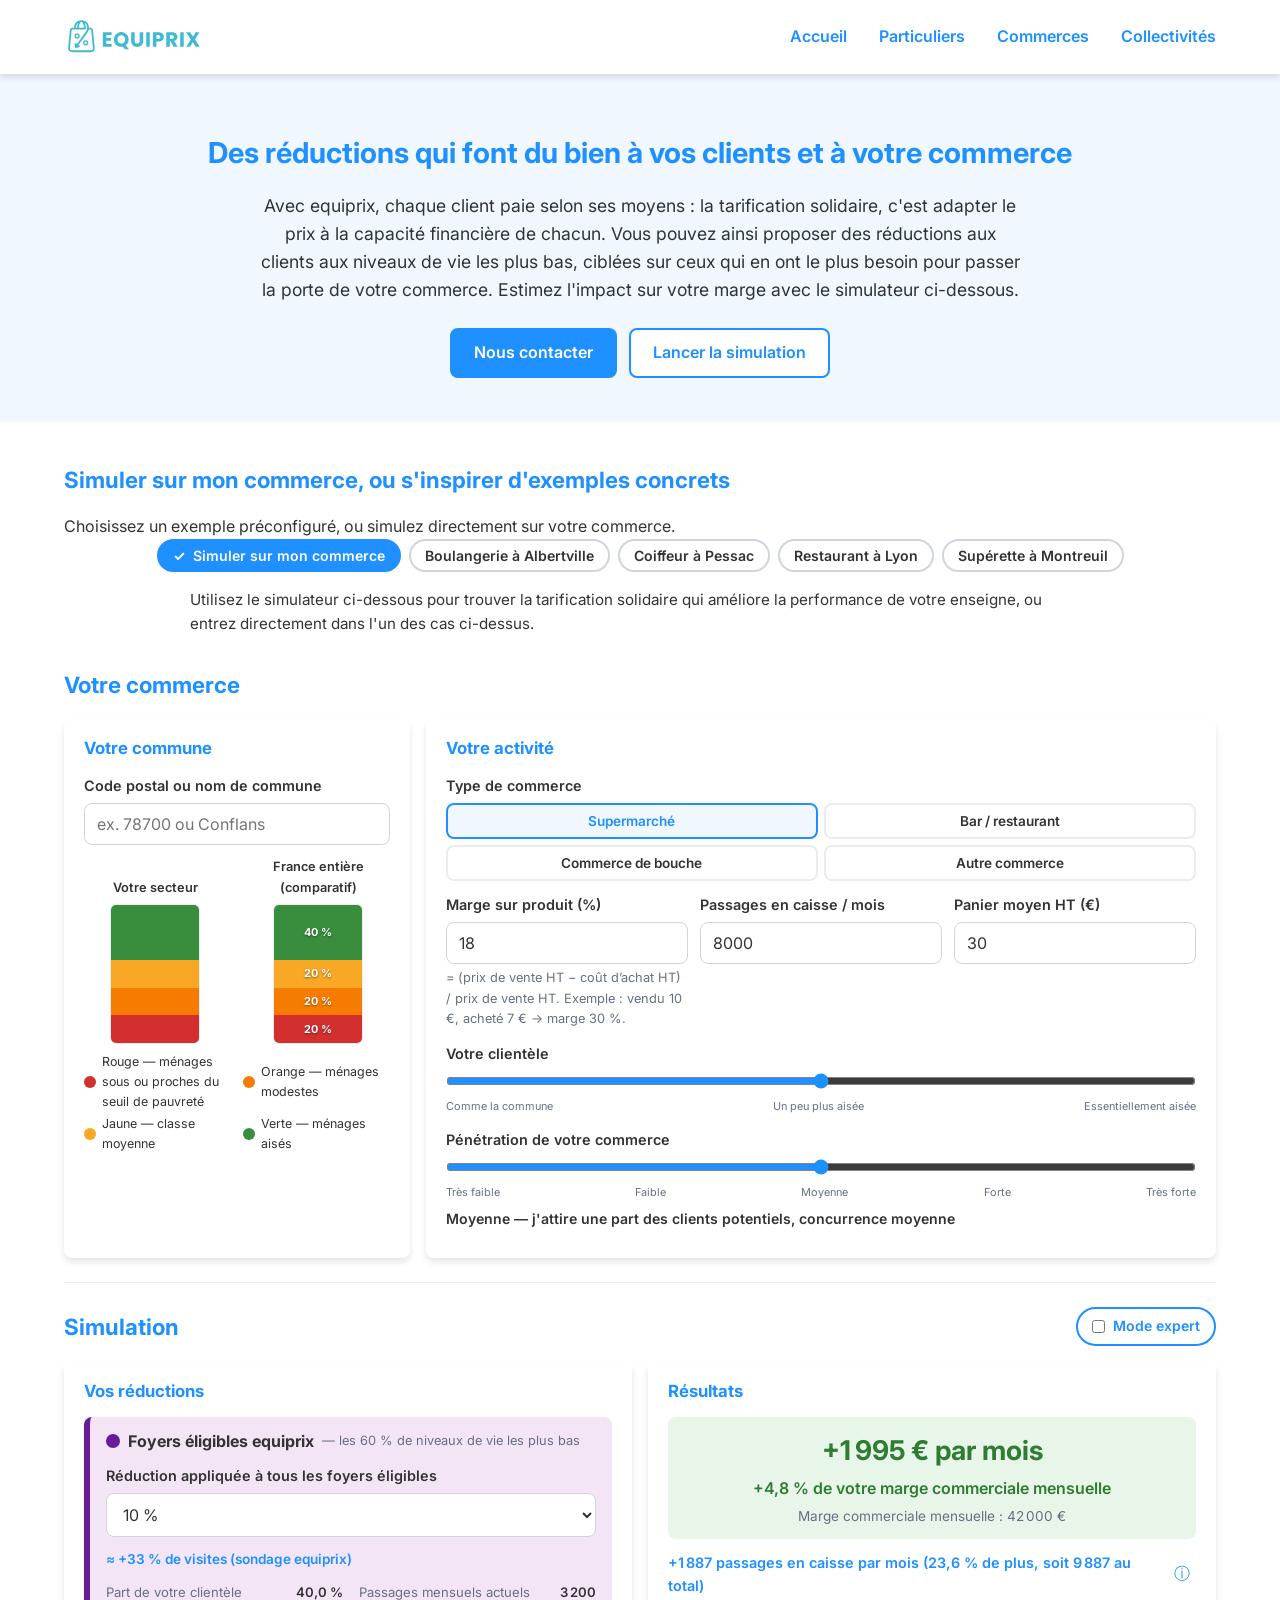
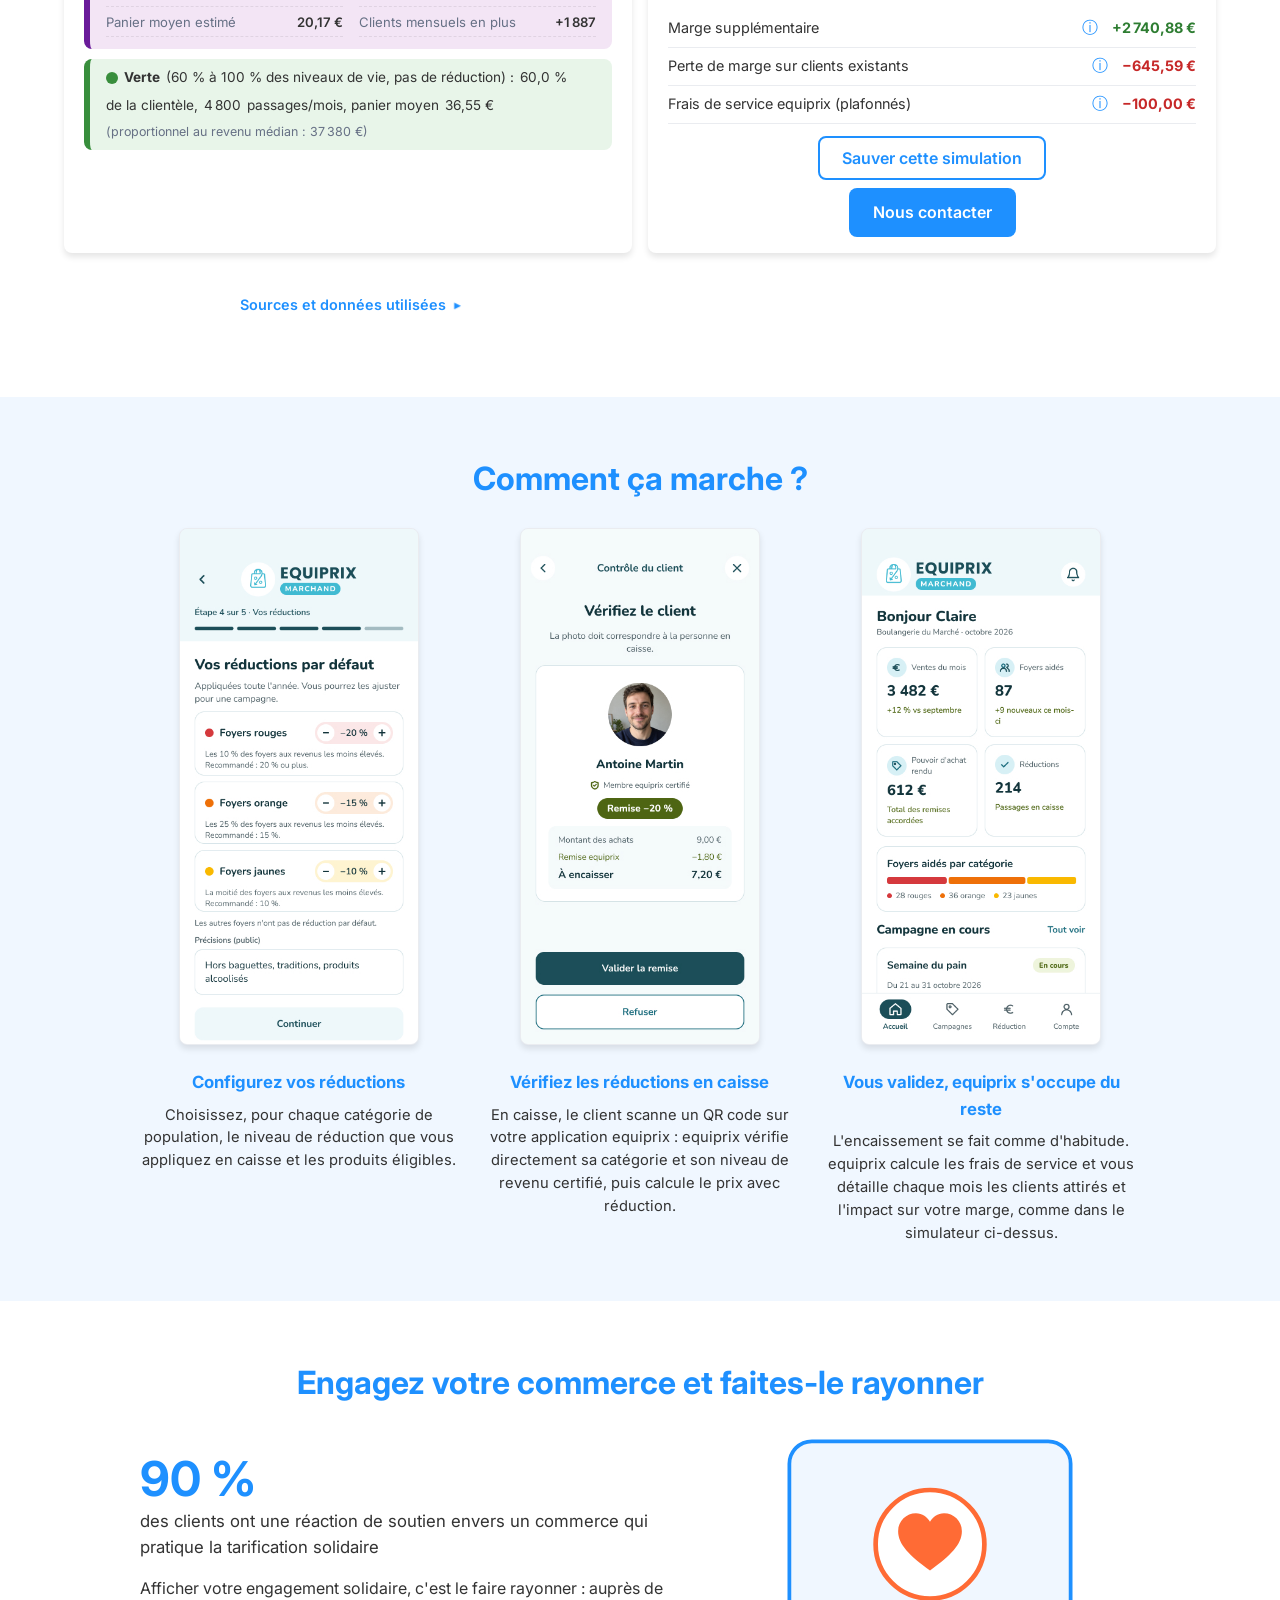
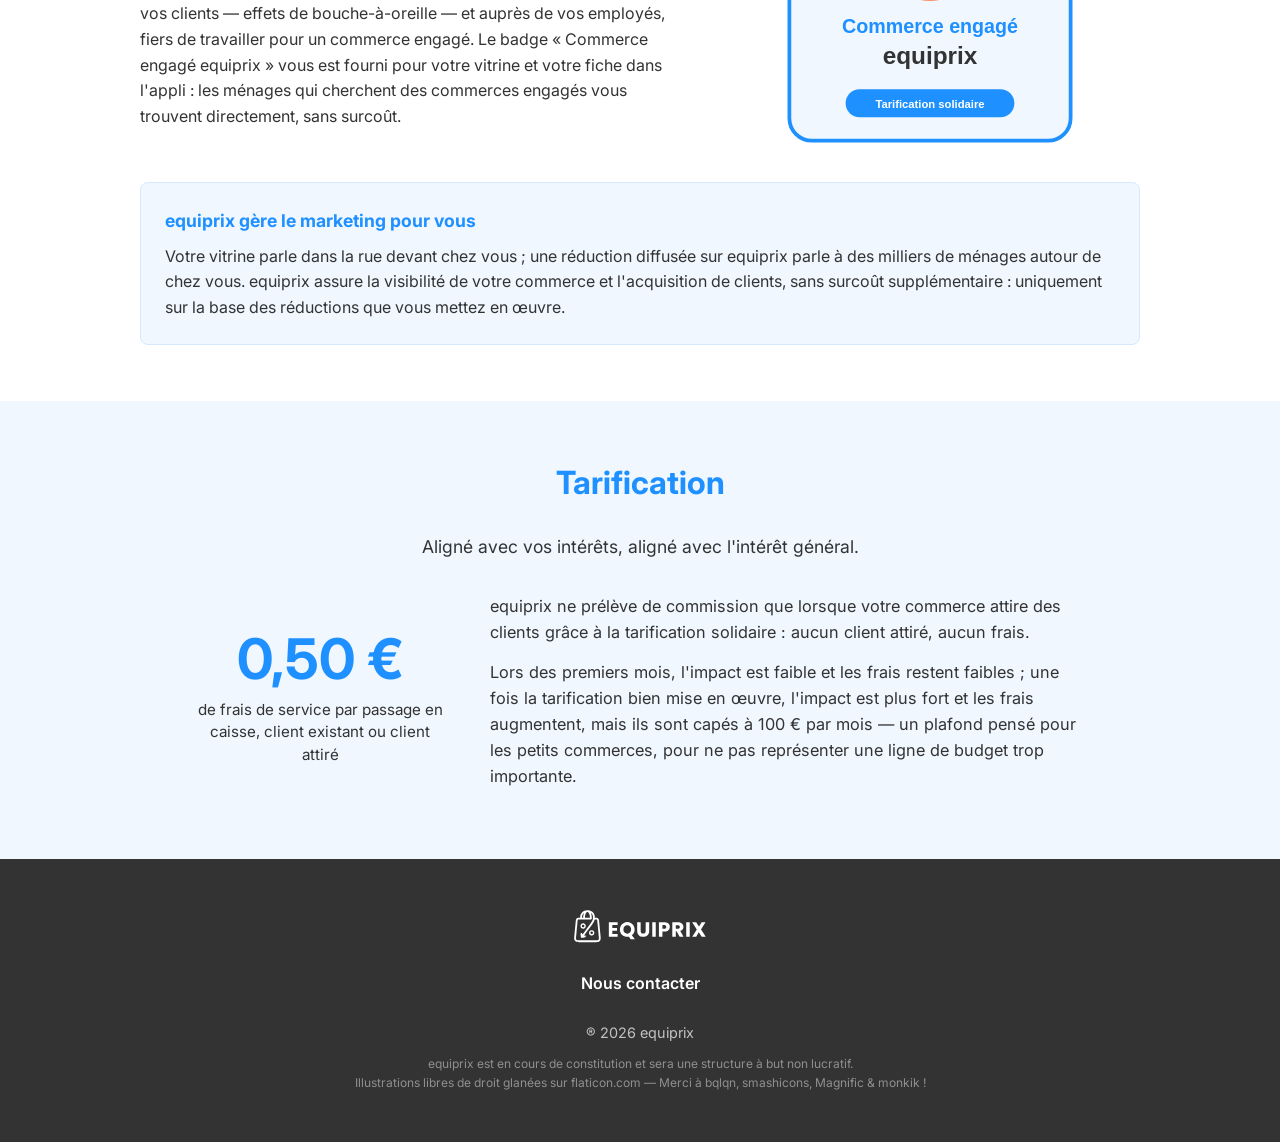
==== commerces/index.html @ 9bffac68 "New logo, new wireframes, changed contact, removed demo link." ====
<!DOCTYPE html>
<html lang="fr">
<head>
    <meta charset="UTF-8">
    <meta name="viewport" content="width=device-width, initial-scale=1.0">
    <meta name="description" content="Des réductions qui font du bien à vos clients et à votre commerce : avec la tarification solidaire equiprix, estimez en quelques clics l'impact sur votre marge mensuelle (clients attirés, pertes, frais de service).">
    <meta property="og:image" content="https://equiprix.fr/images/OG_equiprix_adapter_les_tarifs_pour_les_commerces.jpg" />
    <title>equiprix, la tarification solidaire dans votre commerce</title>
    <script defer src="https://cloud.umami.is/script.js" data-website-id="9e775384-e8e4-40e0-8134-9203e52e551f"></script>
    <link rel="shortcut icon" type="image/png" href="../images/favico-equiprix-32px.png" />

    <!-- Google Fonts: Inter (cohérence avec le site) -->
    <link rel="preconnect" href="https://fonts.googleapis.com">
    <link rel="preconnect" href="https://fonts.gstatic.com" crossorigin>
    <link href="https://fonts.googleapis.com/css2?family=Inter:wght@400;600;700&display=swap" rel="stylesheet">

    <!-- CSS : style global du site + styles du simulateur -->
    <link rel="stylesheet" href="../style.css">
    <link rel="stylesheet" href="css/commerces.css">
</head>
<body>
    <!-- Barre de navigation (cohérente avec le site) -->
    <nav class="navbar">
        <div class="nav-container">
            <a href="../" class="logo">
                <img src="../images/logo-equiprix.svg" alt="Logo equiprix" class="logo-img">
            </a>
            <div class="nav-links">
                <a href="../">Accueil</a>
                <a href="/particuliers/">Particuliers</a>
                <a href="/commerces/">Commerces</a>
                <a href="../#collectivites">Collectivités</a>
            </div>
            <button class="hamburger" aria-label="Menu">☰</button>
        </div>
        <div class="nav-sidebar">
            <a href="../">Accueil</a>
            <a href="/particuliers/">Particuliers</a>
            <a href="/commerces/">Commerces</a>
            <a href="../#collectivites">Collectivités</a>
        </div>
    </nav>

    <!-- En-tête : proposition de valeur -->
    <header class="sim-hero">
        <div class="sim-container">
            <h1 class="sim-title">Des réductions qui font du bien à vos clients et à votre commerce</h1>
            <p class="sim-hero-sous-titre" id="hero-sous-titre">Avec equiprix, chaque client paie selon ses moyens : la tarification solidaire, c'est adapter le prix à la capacité financière de chacun. Vous pouvez ainsi proposer des réductions aux clients aux niveaux de vie les plus bas, ciblées sur ceux qui en ont le plus besoin pour passer la porte de votre commerce. Estimez l'impact sur votre marge avec le simulateur ci-dessous.</p>
            <div class="sim-hero-cta">
                <a class="btn-primary" href="https://c1b33ef6.sibforms.com/v2/serve/[base64]" target="_blank" rel="noopener noreferrer">Nous contacter</a>
                <a class="btn-secondaire" href="#simulateur">Lancer la simulation</a>
            </div>
        </div>
    </header>

    <main>

        <!-- ================= SIMULATEUR ================= -->
        <section class="page-section sim-bloc-simulateur" id="simulateur" aria-labelledby="titre-simulateur">
            <div class="sim-container">
            <h2 class="sim-section-titre" id="titre-simulateur">Simuler sur mon commerce, ou s'inspirer d'exemples concrets</h2>
            <p class="sim-section-intro">Choisissez un exemple préconfiguré, ou simulez directement sur votre commerce.</p>

            <!-- Carrousel de scénarios (use cases alimentés par data/commerces.json) -->
            <div class="sim-scenarios-liste" id="scenarios-liste" role="radiogroup" aria-label="Scénarios de simulation"></div>

            <!-- Paragraphe narratif (défaut ou usecase) + illustration éventuelle -->
            <div class="sim-narratif-bloc">
                <p class="sim-narratif" id="narratif"></p>
                <img class="sim-narratif-image" id="narratif-image" alt="" hidden>
            </div>

        <!-- ================= SECTION HAUTE : VOTRE COMMERCE (hypothèses statiques) ================= -->
        <section class="sim-section-haute" aria-labelledby="titre-commerce">
            <h2 class="sim-section-titre" id="titre-commerce">Votre commerce</h2>

            <div class="sim-deux-colonnes sim-deux-colonnes-30-70">
                <!-- Sous-section : commune -->
                <div class="sim-zone" aria-labelledby="titre-commune">
                    <h3 class="sim-zone-titre" id="titre-commune">Votre commune</h3>

                    <div class="sim-field" style="position: relative;">
                        <label class="sim-label" for="cp-input">Code postal ou nom de commune</label>
                        <input type="text" id="cp-input" class="sim-input" inputmode="numeric"
                               placeholder="ex. 78700 ou Conflans"
                               autocomplete="off" role="combobox" aria-expanded="false"
                               aria-controls="cp-liste" aria-autocomplete="list">
                        <ul class="sim-autocomplete" id="cp-liste" role="listbox" hidden></ul>
                    </div>

                    <div id="cp-selectionne" hidden>
                        <p class="sim-cp-nom" id="cp-nom"></p>
                        <p class="sim-cp-detail" id="cp-detail"></p>
                    </div>

                    <!-- CP sans données Filosofi -->
                    <div class="sim-warning" id="cp-indisponible" hidden>
                        <strong>Données indisponibles pour ce secteur.</strong>
                        Essayez un code postal voisin — ou laissez-nous calculer avec la moyenne française
                        (composition France entière ci-dessous).
                    </div>

                    <div id="cp-infos">
                        <!-- Deux barres verticales côte à côte : secteur à gauche, France (comparatif) à droite -->
                        <div class="sim-barres-cote-a-cote">
                            <div class="sim-barre-verticale-bloc">
                                <p class="sim-barre-titre" id="titre-secteur">Votre secteur</p>
                                <div class="sim-barre-verticale" id="barre-population" role="img" aria-label="Répartition de la population de votre secteur par catégorie equiprix">
                                    <div class="sim-seg-v sim-seg-v-rouge" style="height:20%"><span class="sim-seg-val" aria-hidden="true"></span></div>
                                    <div class="sim-seg-v sim-seg-v-orange" style="height:20%"><span class="sim-seg-val" aria-hidden="true"></span></div>
                                    <div class="sim-seg-v sim-seg-v-jaune" style="height:20%"><span class="sim-seg-val" aria-hidden="true"></span></div>
                                    <div class="sim-seg-v sim-seg-v-verte" style="height:40%"><span class="sim-seg-val" aria-hidden="true"></span></div>
                                </div>
                            </div>
                            <div class="sim-barre-verticale-bloc">
                                <p class="sim-barre-titre" id="titre-france">France entière (comparatif)</p>
                                <div class="sim-barre-verticale" id="barre-france" role="img" aria-label="Répartition de la population française par catégorie equiprix">
                                    <div class="sim-seg-v sim-seg-v-rouge" style="height:20%"><span class="sim-seg-val" aria-hidden="true"></span></div>
                                    <div class="sim-seg-v sim-seg-v-orange" style="height:20%"><span class="sim-seg-val" aria-hidden="true"></span></div>
                                    <div class="sim-seg-v sim-seg-v-jaune" style="height:20%"><span class="sim-seg-val" aria-hidden="true"></span></div>
                                    <div class="sim-seg-v sim-seg-v-verte" style="height:40%"><span class="sim-seg-val" aria-hidden="true"></span></div>
                                </div>
                            </div>
                        </div>
                        <ul class="sim-legend sim-legend-4col">
                            <li><span class="sim-dot sim-dot-rouge" aria-hidden="true"></span><span id="leg-rouge">Rouge</span></li>
                            <li><span class="sim-dot sim-dot-orange" aria-hidden="true"></span><span id="leg-orange">Orange</span></li>
                            <li><span class="sim-dot sim-dot-jaune" aria-hidden="true"></span><span id="leg-jaune">Jaune</span></li>
                            <li><span class="sim-dot sim-dot-verte" aria-hidden="true"></span><span id="leg-verte">Verte</span></li>
                        </ul>
                    </div>
                </div>

                <!-- Sous-section : activité -->
                <div class="sim-zone" aria-labelledby="titre-activite">
                    <h3 class="sim-zone-titre" id="titre-activite">Votre activité</h3>

                    <div class="sim-field">
                        <span class="sim-label" id="label-type">Type de commerce</span>
                        <div class="sim-cartes-type" id="cartes-type" role="radiogroup" aria-labelledby="label-type"></div>
                        <p class="sim-help" id="estimation-note" hidden>Valeur estimée — modifiable ci-dessous.</p>
                    </div>

                    <div class="sim-grid-3">
                        <div class="sim-field">
                            <label class="sim-label" for="marge" id="label-marge">Marge commerciale (%)</label>
                            <input type="number" id="marge" class="sim-input" min="0" max="100" step="1" inputmode="decimal">
                            <p class="sim-help" id="aide-marge"></p>
                        </div>
                        <div class="sim-field">
                            <label class="sim-label" for="passages">Passages en caisse / mois</label>
                            <input type="number" id="passages" class="sim-input" min="0" step="10" inputmode="numeric">
                        </div>
                        <div class="sim-field">
                            <label class="sim-label" for="panier">Panier moyen HT (€)</label>
                            <input type="number" id="panier" class="sim-input" min="0" step="1" inputmode="decimal">
                        </div>
                    </div>

                    <div class="sim-field">
                        <label class="sim-label" for="profil">Votre clientèle</label>
                        <input type="range" id="profil" class="sim-slider" min="0" max="2" step="1" value="1">
                        <div class="sim-jauge-reperes" id="profil-reperes" aria-hidden="true"></div>
                    </div>                            

                    <div class="sim-field">
                        <label class="sim-label" for="attractivite">Pénétration de votre commerce</label>
                        <input type="range" id="attractivite" class="sim-slider" min="0" max="4" step="1" value="2">
                        <div class="sim-jauge-reperes" id="attractivite-reperes" aria-hidden="true"></div>
                        <p class="sim-attractivite-nom" id="attractivite-nom"></p>                       
                    </div>
                </div>
            </div>
        </section>

        <!-- ================= SECTION BASSE : SIMULATION ================= -->
        <section class="sim-section-basse" aria-labelledby="titre-simulation">
            <div class="sim-section-basse-entete">
                <h2 class="sim-section-titre" id="titre-simulation">Simulation</h2>
                <div class="sim-entete-actions">
                    <span class="sim-badge-modifie" id="badge-modifie" hidden>paramètres modifiés</span>
                    <button type="button" class="sim-btn-reset" id="btn-reset-usecase" hidden>
                        Réinitialiser le scénario
                    </button>
                    <label class="sim-toggle-expert">
                        <input type="checkbox" id="toggle-expert">
                        Mode expert
                    </label>
                </div>
            </div>

            <div class="sim-deux-colonnes">
                <!-- Sous-section : vos réductions -->
                <div class="sim-zone" aria-labelledby="titre-reductions">
                    <h3 class="sim-zone-titre" id="titre-reductions">Vos réductions</h3>

                    <!-- Mode non expert : super-catégorie « foyers éligibles » -->
                    <div class="sim-couloirs" id="couloir-eligibles">
                        <div class="sim-couloir sim-couloir-eligibles">
                            <p class="sim-couloir-titre">
                                <span class="sim-couloir-dot sim-dot-eligibles" aria-hidden="true"></span>
                                Foyers éligibles equiprix
                                <span class="sim-couloir-plage">— les 60&nbsp;% de niveaux de vie les plus bas</span>
                            </p>
                            <div class="sim-field">
                                <label class="sim-label" for="red-eligibles">Réduction appliquée à tous les foyers éligibles</label>
                                <select id="red-eligibles" class="sim-select"></select>
                            </div>
                            <p class="sim-uplift" id="uplift-eligibles"></p>
                            <dl class="sim-couloir-infos">
                                <div><dt>Part de votre clientèle</dt><dd id="info-part-eligibles">—</dd></div>
                                <div><dt>Passages mensuels actuels</dt><dd id="info-passages-eligibles">—</dd></div>
                                <div><dt>Panier moyen estimé</dt><dd id="info-panier-eligibles">—</dd></div>
                                <div><dt>Clients mensuels en plus</dt><dd id="info-clients-eligibles">—</dd></div>
                            </dl>
                        </div>
                    </div>

                    <!-- Mode expert : couloirs par catégorie -->
                    <div class="sim-couloirs" id="couloirs-expert" hidden>
                        <!-- Couloirs rouge / orange / jaune injectés en JS -->
                    </div>

                    <!-- Catégorie verte : toujours visible, condensée sur une ligne -->
                    <p class="sim-couloir-verte-ligne" id="couloir-verte">
                        <span class="sim-dot sim-dot-verte" aria-hidden="true"></span>
                        <strong>Verte</strong> (60&nbsp;% à 100&nbsp;% des niveaux de vie, pas de réduction)&nbsp;:
                        <span id="info-part-verte">—</span> de la clientèle,
                        <span id="info-passages-verte">—</span> passages/mois,
                        panier moyen <span id="info-panier-verte">—</span>
                        <span class="sim-help-inline">(proportionnel au revenu médian&nbsp;: <span id="rev-verte"></span>)</span>
                    </p>
                </div>

                <!-- Sous-section : résultats -->
                <div class="sim-zone sim-zone-resultats" aria-labelledby="titre-resultats">
                    <h3 class="sim-zone-titre" id="titre-resultats">Résultats</h3>

                    <div class="sim-hero-resultat neutre" id="hero-resultat">
                        <p class="sim-hero-chiffre" id="impact-net">—</p>
                        <p class="sim-hero-ratio" id="impact-ratio" hidden></p>
                        <p class="sim-hero-ref" id="marge-ref"></p>
                    </div>

                    <!-- Passages en plus -->
                    <p class="sim-passages-plus">
                        <span id="passages-plus"></span>
                        <button type="button" class="sim-info-btn" data-info="passages" aria-label="En savoir plus sur les passages supplémentaires">ⓘ</button>
                    </p>

                    <!-- Récapitulatif 3 lignes -->
                    <ul class="sim-recap">
                        <li>
                            <span>Marge supplémentaire</span>
                            <button type="button" class="sim-info-btn" data-info="marges" aria-label="Formule de la marge supplémentaire">ⓘ</button>
                            <span class="sim-recap-valeur" id="recap-marges">—</span>
                        </li>
                        <li>
                            <span>Perte de marge sur clients existants</span>
                            <button type="button" class="sim-info-btn" data-info="pertes" aria-label="Formule de la perte de marge">ⓘ</button>
                            <span class="sim-recap-valeur" id="recap-pertes">—</span>
                        </li>
                        <li>
                            <span>Frais de service equiprix <span id="frais-mention"></span></span>
                            <button type="button" class="sim-info-btn" data-info="frais" aria-label="Formule des frais de service">ⓘ</button>
                            <span class="sim-recap-valeur" id="recap-frais">—</span>
                        </li>
                    </ul>

                    <!-- Détail par catégorie : visible directement en mode expert -->
                    <div class="sim-detail-categories" id="detail-categories" hidden>
                        <table class="sim-table">
                            <caption class="sr-only">Détail par catégorie equiprix</caption>
                            <thead>
                                <tr><th>Catégorie</th><th>Marge suppl.</th><th>Perte</th><th>Frais</th></tr>
                            </thead>
                            <tbody id="detail-categories-body"></tbody>
                        </table>
                    </div>

                    <!-- Suggestion contextuelle -->
                    <p class="sim-suggestion" id="suggestion" hidden></p>

                    <!-- Actions -->
                    <div class="sim-actions">
                        <button type="button" class="btn-secondaire" id="btn-sauver">Sauver cette simulation</button>
                        <p class="sim-sauvegarde-ok" id="sauvegarde-ok" hidden>Lien copié — gardez-le pour retrouver votre simulation.</p>
                        <a class="btn-primary" id="btn-contact" href="https://c1b33ef6.sibforms.com/v2/serve/[base64]" target="_blank" rel="noopener noreferrer">Nous contacter</a>
                    </div>
                </div>
            </div>
        </section>

        <!-- Sources : petit bloc replié à l'intérieur du simulateur (pas de titre H2) -->
        <details class="sim-sources-details" id="bloc-sources">
            <summary>Sources et données utilisées <span class="sim-sources-fleche" aria-hidden="true">▾</span></summary>
            <ul class="sim-sources">
                <li>Répartition des populations communales par niveau de vie&nbsp;: Insee, Filosofi 2021 (publication 2024) — <a href="https://www.insee.fr/fr/metadonnees/source/operation/s2146/presentation" target="_blank" rel="noopener noreferrer">https://www.insee.fr/fr/metadonnees/source/operation/s2146/presentation</a></li>
                <li>Revenu disponible des diverses catégories&nbsp;: Insee, Filosofi 2023 (publication 2026) — <a href="https://www.insee.fr/fr/metadonnees/source/operation/s2286/presentation" target="_blank" rel="noopener noreferrer">https://www.insee.fr/fr/metadonnees/source/operation/s2286/presentation</a></li>
                <li id="source-sondage"></li>
            </ul>
            <p class="sim-note">Résultats estimatifs à visée pédagogique, basés sur les hypothèses affichées en mode expert.</p>
        </details>
            </div>
        </section><!-- /#simulateur -->

        <!-- ================= COMMENT ÇA MARCHE ================= -->
        <section class="page-section" id="comment-ca-marche" aria-labelledby="titre-ccm">
            <div class="sim-container">
            <h2 class="section-title" id="titre-ccm">Comment ça marche ?</h2>
            <div class="ccm-grid" id="ccm-etapes">
                <article class="ccm-etape">
                    <img id="ccm-img-0" src="images/app-commercant-1.jpg" alt="Maquette de l'appli equiprix : écran de configuration des réductions par catégorie de population, avec produits éligibles" loading="lazy">
                    <h3 id="ccm-titre-0">Configurez vos réductions</h3>
                    <p id="ccm-texte-0">Choisissez, pour chaque catégorie de population, le niveau de réduction que vous appliquez en caisse et les produits éligibles.</p>
                </article>
                <article class="ccm-etape">
                    <img id="ccm-img-1" src="images/app-commercant-2.jpg" alt="Maquette de l'appli equiprix : en caisse, le client scanne le QR code, equiprix vérifie sa catégorie et calcule le prix réduit" loading="lazy">
                    <h3 id="ccm-titre-1">Vérifiez les réductions en caisse</h3>
                    <p id="ccm-texte-1">En caisse, le client scanne un QR code sur votre application equiprix : equiprix vérifie directement sa catégorie et son niveau de revenu certifié, puis calcule le prix avec réduction.</p>
                </article>
                <article class="ccm-etape">
                    <img id="ccm-img-2" src="images/app-commercant-3.jpg" alt="Maquette de l'appli equiprix : validation de la vente et tableau de bord mensuel du commerçant" loading="lazy">
                    <h3 id="ccm-titre-2">Vous validez, equiprix s'occupe du reste</h3>
                    <p id="ccm-texte-2">L'encaissement se fait comme d'habitude. equiprix calcule les frais de service et vous détaille chaque mois les clients attirés et l'impact sur votre marge, comme dans le simulateur ci-dessus.</p>
                </article>
            </div>
            </div>
        </section>

        <!-- ================= ENGAGEMENT ================= -->
        <section class="page-section page-engagement" id="engagement" aria-labelledby="titre-engagement">
            <div class="sim-container">
            <h2 class="section-title" id="titre-engagement">Engagez votre commerce et faites-le rayonner</h2>
            <div class="engagement-grid">
                <div class="engagement-texte">
                    <p class="engagement-stat"><strong id="engagement-stat">90&nbsp;%</strong> <span id="engagement-stat-legende">des clients ont une réaction de soutien envers un commerce qui pratique la tarification solidaire</span></p>
                    <p id="engagement-texte">Afficher votre engagement solidaire, c'est le faire rayonner : auprès de vos clients — effets de bouche-à-oreille — et auprès de vos employés, fiers de travailler pour un commerce engagé. Le badge « Commerce engagé equiprix » vous est fourni pour votre vitrine et votre fiche dans l'appli : les ménages qui cherchent des commerces engagés vous trouvent directement, sans surcoût.</p>
                </div>
                <div class="engagement-visuel">
                    <img id="engagement-badge" src="images/badge-engage.svg" alt="Badge « Commerce engagé equiprix » à afficher en vitrine" loading="lazy">
                </div>
            </div>
            <div class="marketing-bloc">
                <h3 id="marketing-titre">equiprix gère le marketing pour vous</h3>
                <p id="marketing-texte">Votre vitrine parle dans la rue devant chez vous ; une réduction diffusée sur equiprix parle à des milliers de ménages autour de chez vous. equiprix assure la visibilité de votre commerce et l'acquisition de clients, sans surcoût supplémentaire : uniquement sur la base des réductions que vous mettez en œuvre.</p>
            </div>
            </div>
        </section>

        <!-- ================= TARIFICATION ================= -->
        <section class="page-section page-tarification" id="tarification" aria-labelledby="titre-tarification">
            <div class="sim-container">
            <h2 class="section-title" id="titre-tarification">Tarification</h2>
            <p class="section-intro" id="tar-alignement">Aligné avec vos intérêts, aligné avec l'intérêt général.</p>
            <div class="tar-grid">
                <div class="tar-kpi">
                    <strong id="tar-frais-par-passage">0,50&nbsp;€</strong>
                    <span id="tar-frais-legende">de frais de service par passage en caisse, client existant ou client attiré</span>
                </div>
                <div class="tar-texte">
                    <p class="tar-ligne" id="tar-commission">equiprix ne prélève de commission que lorsque votre commerce attire des clients grâce à la tarification solidaire : aucun client attiré, aucun frais.</p>
                    <p class="tar-ligne" id="tar-frais">Lors des premiers mois, l'impact est faible et les frais restent faibles ; une fois la tarification bien mise en œuvre, l'impact est plus fort et les frais augmentent, mais ils sont capés à <span id="tar-cap-mensuel">100&nbsp;€</span> par mois — un plafond pensé pour les petits commerces, pour ne pas représenter une ligne de budget trop importante.</p>
                </div>
            </div>
            </div>
        </section>
    </main>

    <!-- Footer (cohérent avec le site) -->
    <footer class="footer">
        <div class="container">
            <div class="footer-content">
                <div class="footer-logo">
                    <img src="../images/logo-equiprix.svg" alt="Logo equiprix" class="logo-img">
                </div>
                <div class="footer-links">
                    <a href="mailto:contact@equiprix.fr" class="footer-link">Nous contacter</a>
                </div>
                <p class="copyright">&reg; 2026 equiprix</p>
                <p class="footer-mentions">equiprix est en cours de constitution et sera une structure à but non lucratif.</p>
                <p class="footer-mentions">Illustrations libres de droit glanées sur flaticon.com — Merci à bqlqn, smashicons, Magnific &amp; monkik !</p>
            </div>
        </div>
    </footer>

    <!-- Infobulle globale -->
    <div class="sim-tooltip" id="tooltip" role="tooltip" hidden></div>

    <!-- JavaScript : calculs métier puis application -->
    <script src="js/calculs.js"></script>
    <script src="js/app.js"></script>
</body>
</html>
---- style.css ----
/* ============================================
   VARIABLES CSS
   ============================================ */
:root {
    --primary-color: #1E90FF;
    --secondary-color: #FF6B35;
    --light-gray: #F8F9FA;
    --dark-gray: #333;
    --white: #FFFFFF;
    --shadow: 0 4px 6px rgba(0, 0, 0, 0.1);
    --shadow-hover: 0 6px 12px rgba(0, 0, 0, 0.15);
    --border-radius: 8px;
    --transition: all 0.3s ease;
    
    /* Couleurs de fond pour les sections */
    --bg-why: #F0F7FF;
    --bg-particuliers: #FFFFFF;
    --bg-commercants: #F8F9FA;
    --bg-collectivites: #E6F2FF;
}

/* ============================================
   RESET & BASE
   ============================================ */
* {
    margin: 0;
    padding: 0;
    box-sizing: border-box;
}

html {
    scroll-behavior: smooth;
}

body {
    font-family: 'Inter', sans-serif;
    line-height: 1.6;
    color: var(--dark-gray);
    background-color: var(--white);
    overflow-x: hidden;
}

/* ============================================
   NAVIGATION
   ============================================ */
.navbar {
    position: sticky;
    top: 0;
    background-color: var(--white);
    box-shadow: var(--shadow);
    z-index: 1000;
    padding: 16px 0;
}

.nav-container {
    max-width: 1200px;
    margin: 0 auto;
    padding: 0 24px;
    display: flex;
    justify-content: space-between;
    align-items: center;
}

.logo {
    display: flex;
    align-items: center;
    text-decoration: none;
}

.logo-img {
    height: 40px;
    width: auto;
}

.nav-links {
    display: none;
    gap: 32px;
}

.nav-links a {
    text-decoration: none;
    color: var(--primary-color);
    font-weight: 600;
    transition: var(--transition);
    padding: 8px 0;
    position: relative;
}

.nav-links a::after {
    content: '';
    position: absolute;
    bottom: 0;
    left: 0;
    width: 0;
    height: 2px;
    background-color: var(--secondary-color);
    transition: var(--transition);
}

.nav-links a:hover {
    color: var(--secondary-color);
}

.nav-links a:hover::after {
    width: 100%;
}

/* Hamburger menu (mobile) */
.hamburger {
    display: block;
    background: none;
    border: none;
    font-size: 1.5rem;
    cursor: pointer;
    color: var(--primary-color);
    padding: 8px;
}

/* Sidebar mobile */
.nav-sidebar {
    position: fixed;
    top: 0;
    right: -100%;
    width: 80%;
    max-width: 300px;
    height: 100vh;
    background-color: rgba(255, 255, 255, 0.98);
    box-shadow: -4px 0 12px rgba(0, 0, 0, 0.1);
    padding: 80px 24px 24px;
    display: flex;
    flex-direction: column;
    gap: 24px;
    transition: var(--transition);
    z-index: 999;
}

.nav-sidebar.open {
    right: 0;
}

.nav-sidebar a {
    text-decoration: none;
    color: var(--primary-color);
    font-weight: 600;
    font-size: 1.1rem;
    padding: 12px 0;
    border-bottom: 1px solid rgba(0, 0, 0, 0.05);
}

.nav-sidebar a:hover {
    color: var(--secondary-color);
}

/* ============================================
   SECTIONS
   ============================================ */
.section {
    padding: 80px 0;
}

.container {
    max-width: 1200px;
    margin: 0 auto;
    padding: 0 24px;
}

.section-title {
    text-align: center;
    color: var(--primary-color);
    font-size: 2rem;
    font-weight: 700;
    margin-bottom: 24px;
}

.section-slogan {
    text-align: center;
    color: var(--secondary-color);
    font-size: 1.5rem;
    font-weight: 600;
    margin-bottom: 16px;
}

.section-intro {
    text-align: center;
    font-size: 1.1rem;
    color: var(--dark-gray);
    max-width: 800px;
    margin: 0 auto 48px;
}

.subsection-title {
    text-align: center;
    color: var(--primary-color);
    font-size: 1.8rem;
    font-weight: 600;
    margin: 48px 0 32px;
}

.section-cta {
    text-align: center;
    margin-top: 48px;
}

/* Couleurs de fond pour chaque section */
.section-why {
    background-color: var(--bg-why);
}

.section-particuliers {
    background-color: var(--bg-particuliers);
}

.section-commercants {
    background-color: var(--bg-commercants);
}

.section-collectivites {
    background-color: var(--bg-collectivites);
}

/* ============================================
   HERO
   ============================================ */
.hero {
    position: relative;
    height: 100vh;
    min-height: 600px;
    display: flex;
    align-items: center;
    justify-content: center;
    overflow: hidden;
    color: var(--white);
}

.hero-bg {
    position: absolute;
    top: 0;
    left: 0;
    width: 100%;
    height: 100%;
    object-fit: cover;
    z-index: -1;
}

.hero-overlay {
    position: absolute;
    top: 0;
    left: 0;
    width: 100%;
    height: 100%;
    /* Modification 1: gradient plus sombre pour meilleure lisibilite */
    background: linear-gradient(to bottom, rgba(0, 0, 0, 0.5), rgba(0, 0, 0, 0.6));
    z-index: 0;
}

.hero-content {
    text-align: center;
    z-index: 1;
    max-width: 900px;
    padding: 0 24px;
    text-shadow: 2px 2px 8px rgba(0, 0, 0, 0.7);
}

.hero h1 {
    font-size: 2.5rem;
    font-weight: 700;
    margin-bottom: 24px;
    color: var(--primary-color);
}

.hero-subtitle {
    font-size: 1.2rem;
    margin-bottom: 32px;
    line-height: 1.6;
}

/* ============================================
   CARTES (Pourquoi equiprix)
   ============================================ */
.cards {
    display: grid;
    grid-template-columns: 1fr;
    gap: 24px;
    margin-top: 48px;
}

.card {
    background-color: var(--white);
    border-radius: var(--border-radius);
    padding: 32px;
    box-shadow: var(--shadow);
    text-align: center;
    transition: var(--transition);
}

.card:hover {
    transform: translateY(-4px);
    box-shadow: var(--shadow-hover);
}

.card-icon {
    font-size: 2.5rem;
    margin-bottom: 16px;
}

.card h3 {
    color: var(--primary-color);
    font-size: 1.3rem;
    margin-bottom: 12px;
}

.card p {
    color: var(--dark-gray);
    line-height: 1.6;
}

/* ============================================
   STEPS (Particuliers & Commercants)
   ============================================ */
.steps {
    display: grid;
    grid-template-columns: 1fr;
    gap: 48px;
    margin-top: 48px;
    align-items: stretch;
}


.step {
    text-align: center;
    display: flex;
    flex-direction: column;
}

.step-icon {
    font-size: 2.5rem;
    margin-bottom: 16px;
}

.step h3 {
    color: var(--primary-color);
    font-size: 1.3rem;
    margin-bottom: 12px;
}

.step p {
    color: var(--dark-gray);
    margin-bottom: 24px;
}

.step img.maquette-image {
    margin-top: auto;
    margin-bottom: 0;
}

/* ============================================
   COMMERCANTS INTRO
   ============================================ */
.commercants-intro {
    display: grid;
    grid-template-columns: 1fr;
    gap: 32px;
    margin-top: 32px;
    justify-items: center;
    align-items: end;
}

.commercants-item {
    text-align: center;
}

.commercants-item h4 {
    color: var(--primary-color);
    font-size: 1.2rem;
    margin-bottom: 16px;
}

/* ============================================
   MAQUETTES
   ============================================ */
.maquette-image {
    width: 100%;
    max-width: 280px;
    border-radius: var(--border-radius);
    /* Modification 2: suppression de l'ombre */
    box-shadow: none;
    margin: 24px auto;
    display: block;
    position: relative;
    bottom: 0;

}

/* Conteneur pour aligner les images par le bas */
.maquette-container {
    display: flex;
    flex-direction: column;
    align-items: center;
    justify-content: flex-end;
    min-height: 300px;
    width: 100%;
}

/* ============================================
   COLLECTIVITES
   ============================================ */
.piliers {
    display: grid;
    grid-template-columns: 1fr;
    gap: 24px;
    margin-top: 48px;
}

.pilier {
    background-color: var(--white);
    border-radius: var(--border-radius);
    padding: 32px;
    box-shadow: var(--shadow);
    text-align: center;
    transition: var(--transition);
}

.pilier:hover {
    transform: translateY(-4px);
    box-shadow: var(--shadow-hover);
}

.pilier-icon {
    font-size: 2.5rem;
    margin-bottom: 16px;
}

.pilier h3 {
    color: var(--primary-color);
    font-size: 1.3rem;
    margin-bottom: 12px;
}

.pilier p {
    color: var(--dark-gray);
    line-height: 1.6;
}

.benefices {
    margin-top: 48px;
    text-align: center;
}

.benefices-text {
    font-size: 1.2rem;
    color: var(--dark-gray);
    line-height: 1.8;
    max-width: 800px;
    margin: 0 auto;
}

/* ============================================
   FOOTER
   ============================================ */
.footer {
    background-color: var(--dark-gray);
    color: var(--white);
    padding: 48px 0;
}

.footer-content {
    text-align: center;
}

.footer-logo {
    display: flex;
    align-items: center;
    justify-content: center;
    margin-bottom: 24px;
}

.footer-logo .logo-img {
    height: 40px;
    filter: brightness(0) invert(1);
}

.footer-link {
    color: var(--white);
    text-decoration: none;
    font-weight: 600;
    transition: var(--transition);
}

.footer-link:hover {
    color: var(--secondary-color);
}

/* Liens principaux du footer, aérés sur une même ligne */
.footer-links {
    display: flex;
    justify-content: center;
    flex-wrap: wrap;
    gap: 8px 40px;
    margin-bottom: 24px;
}

.copyright {
    margin-top: 0px;
    margin-bottom: 12px;
    color: rgba(255, 255, 255, 0.7);
    font-size: 0.9rem;
}

/* Mentions secondaires : discrètes, pas des infos essentielles */
.footer-mentions {
    margin: 2px 0;
    color: rgba(255, 255, 255, 0.45);
    font-size: 0.75rem;
    line-height: 1.4;
    max-width: 640px;
    margin-left: auto;
    margin-right: auto;
}

/* ============================================
   BOUTONS
   ============================================ */
.btn-primary {
    display: inline-block;
    background-color: var(--primary-color);
    color: var(--white);
    border: none;
    padding: 12px 24px;
    border-radius: var(--border-radius);
    cursor: pointer;
    transition: var(--transition);
    text-decoration: none;
    font-weight: 600;
    font-size: 1rem;
}

.btn-primary:hover {
    background-color: #1976D2;
    transform: translateY(-2px);
    box-shadow: 0 6px 12px rgba(30, 144, 255, 0.3);
}

/* ============================================
   ANIMATIONS
   ============================================ */
.fade-in {
    opacity: 0;
    transform: translateY(20px);
    transition: opacity 0.6s ease, transform 0.6s ease;
}

.fade-in.visible {
    opacity: 1;
    transform: translateY(0);
}

/* ============================================
   RESPONSIVE
   ============================================ */
@media (min-width: 768px) {
    .nav-links {
        display: flex;
    }
    
    .hamburger {
        display: none;
    }
    
    .section {
        padding: 100px 0;
    }
    
    .hero h1 {
        font-size: 3.5rem;
    }
    
    .hero-subtitle {
        font-size: 1.5rem;
    }
    
    .cards {
        grid-template-columns: repeat(3, 1fr);
    }
    
    .steps {
        grid-template-columns: repeat(3, 1fr);
    }
    
    .commercants-intro {
        grid-template-columns: repeat(2, 1fr);
    }
    
    .piliers {
        grid-template-columns: repeat(3, 1fr);
    }

    /* Modification 3: Alignement des images par le bas sur desktop */
    .step,
    .commercants-item {
        display: flex;
        flex-direction: column;
        align-items: center;
    }
    
    .maquette-container {
        flex: 1;
        display: flex;
        flex-direction: column;
        justify-content: flex-end;
        align-items: center;
    }
}

@media (min-width: 1024px) {
    .container {
        padding: 0 48px;
    }
    
    .hero h1 {
        font-size: 4rem;
    }
}

/* ============================================
   UTILITAIRES
   ============================================ */
/* Masquer le sidebar par defaut sur desktop */
@media (min-width: 768px) {
    .nav-sidebar {
        display: none;
    }
}
---- commerces/css/commerces.css ----
/* ============================================================
   commerces.css — Simulateur commerçants (equiprix.fr/commerces)
   S'ajoute au style global ../style.css (palette, header, footer).

   Structure : en-tête (titre + scénarios + narratif), puis deux
   sections — « Votre commerce » (Commune + Activité) et
   « Simulation » (Vos réductions + Résultats, toggle expert en haut).
   ============================================================ */

/* Couleurs des catégories equiprix */
:root {
    --cat-rouge: #D32F2F;
    --cat-orange: #F57C00;
    --cat-jaune: #F9A825;
    --cat-verte: #388E3C;
    --cat-eligibles: #6A1B9A;
    --cat-rouge-fond: #FDECEA;
    --cat-orange-fond: #FFF3E0;
    --cat-jaune-fond: #FFF8E1;
    --cat-verte-fond: #E8F5E9;
    --cat-eligibles-fond: #F3E5F5;
    --resultat-positif: #2E7D32;
    --resultat-negatif: #C62828;
}

/* ---------- En-tête ---------- */
.sim-hero {
    background-color: var(--bg-why);
    padding: 32px 0 24px;
    text-align: center;
}

.sim-container {
    max-width: 1200px;
    margin: 0 auto;
    padding: 0 24px;
}

.sim-title {
    color: var(--primary-color);
    font-size: 1.8rem;
    font-weight: 700;
    margin-bottom: 16px;
}

/* ---------- Carrousel de scénarios ---------- */
.sim-scenarios-liste {
    display: flex;
    flex-wrap: wrap;
    justify-content: center;
    gap: 8px;
    margin-bottom: 16px;
}

/* Boutons pilule sans radio native : pastille ✓ discrète, état actif en fond plein */
.sim-scenario {
    display: inline-flex;
    align-items: center;
    gap: 8px;
    border: 2px solid #D0D5DD;
    border-radius: 999px;
    padding: 6px 14px;
    cursor: pointer;
    font-family: inherit;
    font-size: 0.88rem;
    font-weight: 600;
    color: var(--dark-gray);
    background: var(--white);
    transition: all 0.2s ease;
}

.sim-scenario:hover {
    border-color: var(--primary-color);
    color: var(--primary-color);
}

.sim-scenario .sim-scenario-check {
    display: none;
    font-weight: 700;
}

.sim-scenario.actif {
    border-color: var(--primary-color);
    background-color: var(--primary-color);
    color: var(--white);
}

.sim-scenario.actif .sim-scenario-check {
    display: inline;
}

.sim-scenario.actif:hover {
    color: var(--white);
}

/* ---------- Narratif ---------- */
.sim-narratif-bloc {
    display: flex;
    align-items: center;
    gap: 20px;
    max-width: 900px;
    margin: 0 auto;
    text-align: left;
}

@media (max-width: 767px) {
    .sim-narratif-bloc {
        flex-direction: column;
        text-align: center;
    }
}

.sim-narratif {
    color: var(--dark-gray);
    font-size: 0.95rem;
    line-height: 1.55;
    flex: 1;
    margin: 0;
}

.sim-narratif-image {
    width: 220px;
    max-width: 40%;
    border-radius: var(--border-radius);
    flex-shrink: 0;
}

/* ---------- Sections ---------- */
.sim-section-haute,
.sim-section-basse {
    padding: 24px 0;
}

.sim-section-basse {
    background-color: transparent; /* le fond pleine largeur vient du bloc #simulateur */
    border-top: 1px solid #EAECF0;
}

/* main n'est plus un conteneur : chaque section de page embarque son propre
   .sim-container, ce qui permet des fonds pleine largeur (#simulateur, #engagement) */

.sim-section-titre {
    color: var(--primary-color);
    font-size: 1.4rem;
    font-weight: 700;
    margin-bottom: 16px;
}

.sim-section-basse-entete {
    display: flex;
    justify-content: space-between;
    align-items: center;
    gap: 16px;
    flex-wrap: wrap;
    margin-bottom: 16px;
}

.sim-section-basse-entete .sim-section-titre {
    margin-bottom: 0;
}

/* Les deux sous-sections occupent toute la hauteur disponible (étirées) */
.sim-deux-colonnes {
    display: grid;
    grid-template-columns: 1fr;
    gap: 16px;
    align-items: stretch; /* hauteurs égales */
}

@media (min-width: 992px) {
    .sim-deux-colonnes {
        grid-template-columns: 1fr 1fr;
    }
    /* Section « Votre commerce » : commune max 30 %, activité 70 % */
    .sim-deux-colonnes-30-70 {
        grid-template-columns: 30% 1fr;
    }
}

.sim-zone {
    background-color: var(--white);
    border-radius: var(--border-radius);
    box-shadow: var(--shadow);
    padding: 16px 20px;
    height: 100%; /* remplit la hauteur de la grille */
}

.sim-zone-titre {
    color: var(--primary-color);
    font-size: 1.05rem;
    font-weight: 700;
    margin-bottom: 12px;
}

/* ---------- Champs ---------- */
.sim-field {
    margin-bottom: 12px;
}

.sim-label {
    display: block;
    font-weight: 600;
    font-size: 0.9rem;
    margin-bottom: 6px;
    color: var(--dark-gray);
}

.sim-input,
.sim-select {
    width: 100%;
    padding: 10px 12px;
    border: 1px solid #D0D5DD;
    border-radius: var(--border-radius);
    font-family: inherit;
    font-size: 1rem;
    color: var(--dark-gray);
    background-color: var(--white);
    transition: border-color 0.2s ease, box-shadow 0.2s ease;
}

.sim-input:focus,
.sim-select:focus {
    outline: none;
    border-color: var(--primary-color);
    box-shadow: 0 0 0 3px rgba(30, 144, 255, 0.15);
}

.sim-help {
    font-size: 0.8rem;
    color: #667085;
    margin-top: 4px;
}

.sim-fieldset {
    border: 1px solid #EAECF0;
    border-radius: var(--border-radius);
    padding: 12px 16px;
    margin-bottom: 12px;
} 

.sim-grid-3 {
    display: grid;
    grid-template-columns: 1fr;
    gap: 12px;
}

@media (min-width: 576px) {
    .sim-grid-3 {
        grid-template-columns: repeat(3, 1fr);
    }
}

/* ---------- Autocomplétion CP ---------- */
.sim-autocomplete {
    list-style: none;
    margin: 4px 0 0;
    padding: 0;
    border: 1px solid #D0D5DD;
    border-radius: var(--border-radius);
    background: var(--white);
    max-height: 240px;
    overflow-y: auto;
    box-shadow: var(--shadow);
    position: absolute;
    left: 0;
    right: 0;
    z-index: 100;
}

.sim-autocomplete li {
    padding: 10px 12px;
    cursor: pointer;
    font-size: 0.95rem;
}

.sim-autocomplete li:hover,
.sim-autocomplete li[aria-selected="true"] {
    background-color: var(--bg-why);
}

.sim-autocomplete .cp-code {
    font-weight: 700;
    color: var(--primary-color);
    margin-right: 8px;
}

.sim-cp-nom {
    font-weight: 700;
    font-size: 1.05rem;
    margin-top: 8px;
}

.sim-cp-detail {
    font-size: 0.85rem;
    color: #667085;
}

/* ---------- Barres de population : deux barres verticales côte à côte,
   alignées par le bas (les barres ont la même hauteur, les titres au-dessus) ---------- */
.sim-barres-cote-a-cote {
    display: flex;
    gap: 20px;
    align-items: flex-end; /* alignement par le bas */
    margin-top: 12px;
}

.sim-barre-verticale-bloc {
    flex: 1;
    text-align: center;
    min-width: 0;
    display: flex;
    flex-direction: column;
    justify-content: flex-end; /* contenu ancré en bas */
}

.sim-barre-titre {
    font-size: 0.8rem;
    font-weight: 600;
    color: var(--dark-gray);
    margin: 0 0 6px;
    /* Jamais rogné : retour à la ligne autorisé, tooltip en complément */
    white-space: normal;
    overflow: visible;
    word-break: break-word;
    min-height: 2.1em; /* réserve 2 lignes pour garder les barres alignées */
    display: flex;
    align-items: flex-end;
    justify-content: center;
}

.sim-barre-verticale {
    display: flex;
    flex-direction: column-reverse; /* rouge en bas, verte en haut */
    width: 100%;
    max-width: 90px;
    height: 140px;
    margin: 0 auto;
    border-radius: 6px;
    overflow: hidden;
    border: 1px solid #EAECF0;
}

.sim-seg-v {
    position: relative; /* ancrage du pourcentage lisible */
    transition: height 0.3s ease;
    width: 100%;
}

.sim-seg-v-rouge { background-color: var(--cat-rouge); }
.sim-seg-v-orange { background-color: var(--cat-orange); }
.sim-seg-v-jaune { background-color: var(--cat-jaune); }
.sim-seg-v-verte { background-color: var(--cat-verte); }

.sim-legend {
    list-style: none;
    padding: 0;
    margin: 8px 0 6px;
    display: grid;
    grid-template-columns: 1fr 1fr;
    gap: 2px 12px;
    font-size: 0.78rem;
}

@media (min-width: 576px) {
    .sim-legend-4col {
        grid-template-columns: 1fr 1fr;
    }
} 

.sim-legend li {
    display: flex;
    align-items: center;
    gap: 6px;
}

.sim-dot {
    width: 12px;
    height: 12px;
    border-radius: 50%;
    flex-shrink: 0;
}

.sim-dot-rouge { background-color: var(--cat-rouge); }
.sim-dot-orange { background-color: var(--cat-orange); }
.sim-dot-jaune { background-color: var(--cat-jaune); }
.sim-dot-verte { background-color: var(--cat-verte); }
.sim-dot-eligibles { background-color: var(--cat-eligibles); }


.sim-warning {
    background-color: var(--cat-jaune-fond);
    border-left: 4px solid var(--cat-jaune);
    padding: 12px;
    border-radius: 4px;
    font-size: 0.9rem;
    margin-top: 12px;
}

/* ---------- Cartes type de commerce ---------- */
.sim-cartes-type {
    display: grid;
    grid-template-columns: 1fr 1fr;
    gap: 6px;
    margin-bottom: 6px;
}

.sim-carte-type {
    border: 2px solid #EAECF0;
    border-radius: var(--border-radius);
    background: var(--white);
    padding: 8px 6px;
    cursor: pointer;
    font-family: inherit;
    font-size: 0.85rem;
    font-weight: 600;
    color: var(--dark-gray);
    text-align: center;
    transition: all 0.2s ease;
}

.sim-carte-type:hover {
    border-color: var(--primary-color);
}

.sim-carte-type[aria-checked="true"] {
    border-color: var(--primary-color);
    background-color: var(--bg-why);
    color: var(--primary-color);
}

/* ---------- Jauge clientèle (comme la pénétration) ---------- */
/* styles communs avec .sim-slider / .sim-jauge-reperes / .sim-attractivite-nom */

/* ---------- Jauge attractivité ---------- */
.sim-slider {
    width: 100%;
    accent-color: var(--primary-color);
}

.sim-jauge-reperes {
    display: flex;
    justify-content: space-between;
    font-size: 0.68rem;
    color: #667085;
    margin-top: 2px;
}

.sim-attractivite-nom {
    font-weight: 600;
    font-size: 0.88rem;
    margin-top: 6px;
    margin-bottom: 0;
}

/* ---------- Couloirs réductions ---------- */
.sim-couloirs {
    display: flex;
    flex-direction: column;
    gap: 10px;
}

.sim-couloir {
    border-radius: var(--border-radius);
    padding: 12px 16px;
    border-left: 6px solid;
}

/* Catégorie verte : toujours visible, condensée sur une ligne */
.sim-couloir-verte-ligne {
    font-size: 0.85rem;
    color: var(--dark-gray);
    background-color: var(--cat-verte-fond);
    border-left: 6px solid var(--cat-verte);
    border-radius: var(--border-radius);
    padding: 8px 16px;
    margin: 10px 0 0;
    display: flex;
    align-items: center;
    gap: 6px;
    flex-wrap: wrap;
}

.sim-help-inline {
    color: #667085;
    font-size: 0.78rem;
}

.sim-couloir-rouge {
    background-color: var(--cat-rouge-fond);
    border-left-color: var(--cat-rouge);
}

.sim-couloir-orange {
    background-color: var(--cat-orange-fond);
    border-left-color: var(--cat-orange);
}

.sim-couloir-jaune {
    background-color: var(--cat-jaune-fond);
    border-left-color: var(--cat-jaune);
}

.sim-couloir-verte {
    background-color: var(--cat-verte-fond);
    border-left-color: var(--cat-verte);
}

.sim-couloir-eligibles {
    background-color: var(--cat-eligibles-fond);
    border-left-color: var(--cat-eligibles);
}

.sim-couloir-titre {
    display: flex;
    align-items: center;
    gap: 8px;
    font-weight: 700;
    margin: 0 0 10px;
    flex-wrap: wrap;
}

.sim-couloir-plage {
    font-weight: 400;
    font-size: 0.8rem;
    color: #667085;
}

.sim-couloir-dot {
    width: 14px;
    height: 14px;
    border-radius: 50%;
    flex-shrink: 0;
}

.sim-couloir-rouge .sim-couloir-dot { background-color: var(--cat-rouge); }
.sim-couloir-orange .sim-couloir-dot { background-color: var(--cat-orange); }
.sim-couloir-jaune .sim-couloir-dot { background-color: var(--cat-jaune); }
.sim-couloir-verte .sim-couloir-dot { background-color: var(--cat-verte); }
.sim-couloir-eligibles .sim-couloir-dot { background-color: var(--cat-eligibles); }

.sim-uplift {
    font-size: 0.85rem;
    font-weight: 600;
    color: var(--primary-color);
    margin: 6px 0;
}

.sim-couloir-infos {
    display: grid;
    grid-template-columns: 1fr;
    gap: 2px 16px;
    margin: 8px 0 0;
    font-size: 0.82rem;
}

@media (min-width: 576px) {
    .sim-couloir-infos {
        grid-template-columns: 1fr 1fr;
    }
}

.sim-couloir-infos > div {
    display: flex;
    justify-content: space-between;
    gap: 8px;
    border-bottom: 1px dashed rgba(0, 0, 0, 0.08);
    padding: 3px 0;
}

.sim-couloir-infos dt {
    color: #667085;
}

.sim-couloir-infos dd {
    font-weight: 600;
    margin: 0;
    white-space: nowrap;
}

/* ---------- Résultats ---------- */
.sim-zone-resultats {
    position: sticky;
    top: 80px;
}

@media (max-width: 991px) {
    .sim-zone-resultats {
        position: static;
    }
}

.sim-hero-resultat {
    text-align: center;
    padding: 12px;
    border-radius: var(--border-radius);
    margin-bottom: 12px;
    background-color: var(--light-gray);
    transition: background-color 0.3s ease;
}

.sim-hero-resultat.positif { background-color: var(--cat-verte-fond); }
.sim-hero-resultat.negatif { background-color: var(--cat-rouge-fond); }

.sim-hero-chiffre {
    font-size: 1.7rem;
    font-weight: 700;
    color: var(--dark-gray);
    margin: 0;
}

.sim-hero-resultat.positif .sim-hero-chiffre { color: var(--resultat-positif); }
.sim-hero-resultat.negatif .sim-hero-chiffre { color: var(--resultat-negatif); }

.sim-hero-ratio {
    font-weight: 600;
    margin-top: 4px;
}

.sim-hero-resultat.positif .sim-hero-ratio { color: var(--resultat-positif); }
.sim-hero-resultat.negatif .sim-hero-ratio { color: var(--resultat-negatif); }

.sim-hero-ref {
    font-size: 0.85rem;
    color: #667085;
    margin-top: 4px;
}

.sim-passages-plus {
    display: flex;
    align-items: center;
    gap: 8px;
    font-size: 0.9rem;
    font-weight: 600;
    color: var(--primary-color);
    margin: 0 0 12px;
}

.sim-recap {
    list-style: none;
    padding: 0;
    margin: 0 0 12px;
}

.sim-recap li {
    display: flex;
    align-items: center;
    gap: 8px;
    padding: 6px 0;
    border-bottom: 1px solid #EAECF0;
    font-size: 0.9rem;
}

.sim-recap li > span:first-child {
    flex: 1;
}

.sim-recap-valeur {
    font-weight: 700;
    white-space: nowrap;
}

.sim-recap li:nth-child(2) .sim-recap-valeur,
.sim-recap li:nth-child(3) .sim-recap-valeur {
    color: var(--resultat-negatif);
}

.sim-recap li:first-child .sim-recap-valeur {
    color: var(--resultat-positif);
}

/* Marge supplémentaire négative (réduction > marge) : rouge comme les pertes/frais */
.sim-recap-valeur.negatif {
    color: var(--resultat-negatif) !important;
}

/* Pastille ⓘ */
.sim-info-btn {
    background: none;
    border: none;
    color: var(--primary-color);
    cursor: pointer;
    font-size: 1rem;
    padding: 2px 6px;
    border-radius: 50%;
    flex-shrink: 0;
}

.sim-info-btn:hover,
.sim-info-btn:focus-visible {
    background-color: var(--bg-why);
}

/* Infobulle */
.sim-tooltip {
    position: absolute;
    max-width: 320px;
    background-color: var(--dark-gray);
    color: var(--white);
    padding: 10px 14px;
    border-radius: var(--border-radius);
    font-size: 0.85rem;
    line-height: 1.5;
    z-index: 200;
    pointer-events: none;
    box-shadow: var(--shadow-hover);
}

/* Tableau détail par catégorie (visible directement en mode expert) */
.sim-detail-categories {
    margin-bottom: 12px;
}

.sim-table {
    width: 100%;
    border-collapse: collapse;
    font-size: 0.85rem;
}

.sim-table th,
.sim-table td {
    text-align: right;
    padding: 6px 8px;
    border-bottom: 1px solid #EAECF0;
}

.sim-table th:first-child,
.sim-table td:first-child {
    text-align: left;
}

.sim-table thead th {
    color: #667085;
    font-weight: 600;
}

.sim-table .cat-nom {
    display: flex;
    align-items: center;
    gap: 6px;
    font-weight: 600;
}

/* Suggestion */
.sim-suggestion {
    background-color: var(--bg-collectivites);
    border-radius: var(--border-radius);
    padding: 10px 14px;
    font-size: 0.88rem;
    margin-bottom: 12px;
}

/* Actions : boutons centrés (le « Nous contacter » ne colle pas à gauche) */
.sim-actions {
    display: flex;
    flex-direction: column;
    align-items: center;
    gap: 8px;
}

.sim-btn-secondaire {
    background-color: #EAECF0;
    color: #667085;
    cursor: not-allowed;
}

.sim-btn-secondaire:hover {
    background-color: #EAECF0;
    transform: none;
    box-shadow: none;
}

.sim-sauvegarde-ok {
    color: var(--resultat-positif);
    font-weight: 600;
    font-size: 0.9rem;
    margin: 0;
    text-align: center;
}

/* ---------- Mode expert ---------- */
.sim-toggle-expert {
    display: inline-flex;
    align-items: center;
    gap: 8px;
    cursor: pointer;
    font-size: 0.88rem;
    font-weight: 600;
    color: var(--primary-color);
    background: var(--white);
    border: 2px solid var(--primary-color);
    border-radius: 999px;
    padding: 6px 14px;
    margin: 0;
}

.sim-toggle-expert input {
    accent-color: var(--primary-color);
}

/* ---------- Sources ---------- */
.sim-section-sources {
    padding: 24px 0 40px;
}

.sim-sources {
    max-width: 800px;
    margin: 0 auto 16px;
    padding-left: 20px;
    text-align: center;
    list-style: none;
}

.sim-sources li {
    margin-bottom: 8px;
    font-size: 0.9rem;
}

.sim-sources a {
    color: var(--primary-color);
}

.sim-note {
    text-align: center;
    font-size: 0.85rem;
    color: #667085;
    font-style: italic;
}

/* ---------- Accessibilité ---------- */
.sr-only {
    position: absolute;
    width: 1px;
    height: 1px;
    padding: 0;
    margin: -1px;
    overflow: hidden;
    clip: rect(0, 0, 0, 0);
    white-space: nowrap;
    border: 0;
}

.sim-carte-type:focus-visible,
.sim-scenario:focus-within,
.sim-radio-profil:focus-within,
button:focus-visible,
summary:focus-visible,
a:focus-visible,
input:focus-visible,
select:focus-visible {
    outline: 2px solid var(--primary-color);
    outline-offset: 2px;
}

[hidden] {
    display: none !important;
}

/* Pourcentage lisible directement sur chaque segment de jauge */
.sim-seg-val {
    position: absolute;
    inset: 0;
    display: flex;
    align-items: center;
    justify-content: center;
    font-size: 0.68rem;
    font-weight: 700;
    color: #fff;
    text-shadow: 0 1px 2px rgba(0, 0, 0, 0.45);
    pointer-events: none;
}

/* Actions à droite de l'en-tête « Simulation » : badge + reset + toggle expert */
.sim-entete-actions {
    display: inline-flex;
    align-items: center;
    gap: 10px;
    flex-wrap: wrap;
}

.sim-badge-modifie {
    font-size: 0.75rem;
    font-weight: 600;
    color: #8a5a00;
    background: #FFF4D6;
    border: 1px solid #F0D48A;
    border-radius: 999px;
    padding: 4px 10px;
}

.sim-btn-reset {
    font-size: 0.82rem;
    font-weight: 600;
    color: var(--primary-color);
    background: var(--white);
    border: 1.5px solid var(--primary-color);
    border-radius: 999px;
    padding: 5px 12px;
    cursor: pointer;
}

.sim-btn-reset:hover,
.sim-btn-reset:focus-visible {
    background: var(--primary-color);
    color: var(--white);
}

/* Tableau détail par catégorie : marge suppl. négative en rouge */
.sim-table td.negatif {
    color: var(--resultat-negatif);
    font-weight: 700;
}

/* ============================================================
   PAGE POUR LES COMMERÇANTS (au-delà du simulateur)
   ============================================================ */

/* ---------- En-tête : sous-titre + CTA ---------- */
.sim-hero {
    padding: 56px 0 44px;
}

.sim-hero .sim-title {
    max-width: 900px;
    margin-left: auto;
    margin-right: auto;
    margin-bottom: 16px;
}

.sim-hero-sous-titre {
    max-width: 760px;
    margin: 0 auto 24px;
    color: var(--dark-gray);
    font-size: 1.1rem;
    line-height: 1.6;
}

.sim-hero-cta {
    display: flex;
    justify-content: center;
    align-items: center;
    gap: 12px;
    flex-wrap: wrap;
}

a.btn-secondaire,
button.btn-secondaire {
    font-family: inherit;
    display: inline-block;
    border: 2px solid var(--primary-color);
    color: var(--primary-color);
    background: var(--white);
    padding: 10px 22px;
    border-radius: var(--border-radius);
    font-weight: 600;
    font-size: 1rem;
    text-decoration: none;
    transition: var(--transition);
}

.btn-secondaire:hover {
    background-color: var(--primary-color);
    color: var(--white);
}

/* ---------- Sections de page génériques ---------- */
.page-section {
    padding: 56px 0;
}

/* ---------- Bloc simulateur ---------- */
.sim-bloc-simulateur {
    padding-top: 40px;
    /* fond blanc : le rythme de couleurs est inversé (hero bleu, simulateur blanc,
       comment-ça-marche bleu, engagement blanc, tarification bleue) */
}

.sim-bloc-simulateur .sim-scenarios {
    margin-bottom: 20px;
}

.sim-bloc-simulateur .sim-narratif-bloc {
    margin-bottom: 8px;
}

/* ---------- Sources : <details> replié, à l'intérieur du simulateur ---------- */
.sim-sources-details {
    max-width: 800px;
    margin: 16px auto 0;
    padding: 0 0 24px;
    font-size: 0.85rem;
    color: #667085;
}

.sim-sources-details summary {
    cursor: pointer;
    font-weight: 600;
    font-size: 0.9rem;
    color: var(--primary-color);
    display: inline-block;
}

.sim-sources-details summary:hover {
    text-decoration: underline;
}

.sim-sources-details[open] summary {
    margin-bottom: 10px;
}

.sim-sources-details .sim-sources {
    margin: 0 0 8px;
    text-align: left;
}

.sim-sources-details .sim-note {
    text-align: left;
}

/* ---------- Comment ça marche : 3 étapes (maquettes d'appli) ---------- */
#comment-ca-marche {
    background-color: var(--bg-why); /* bleu clair pleine largeur */
}

.ccm-grid {
    display: grid;
    grid-template-columns: 1fr;
    gap: 32px;
    max-width: 1000px;
    margin: 0 auto;
}

@media (min-width: 992px) {
    .ccm-grid {
        grid-template-columns: repeat(3, 1fr); /* 3 points de gauche à droite */
        gap: 24px;
    }
}

.ccm-etape {
    text-align: center;
}

.ccm-etape img {
    width: 100%;
    max-width: 240px;
    height: auto;
    background: var(--white);
    border: 1px solid #EAECF0;
    border-radius: var(--border-radius);
    box-shadow: var(--shadow);
    margin-bottom: 16px;
}

.ccm-etape h3 {
    color: var(--primary-color);
    font-size: 1.05rem;
    font-weight: 700;
    margin-bottom: 8px;
}

.ccm-etape p {
    color: var(--dark-gray);
    font-size: 0.92rem;
    line-height: 1.55;
}

/* ---------- Engagement ---------- */
.page-engagement {
    /* fond blanc (rythme inversé) ; le bloc marketing ci-dessous reprend le bleu */
}

.engagement-grid {
    display: grid;
    grid-template-columns: 1fr;
    gap: 32px;
    align-items: center;
    max-width: 1000px;
    margin: 0 auto;
}

@media (min-width: 992px) {
    .engagement-grid {
        grid-template-columns: 1.3fr 1fr; /* texte à gauche, badge à droite */
    }
}

.engagement-stat {
    font-size: 1.05rem;
    color: var(--dark-gray);
    line-height: 1.5;
    margin-bottom: 16px;
}

.engagement-stat strong {
    display: block;
    font-size: 3rem;
    font-weight: 700;
    color: var(--primary-color);
    line-height: 1.1;
    margin-bottom: 4px;
}

.engagement-texte > p:last-child {
    line-height: 1.6;
    color: var(--dark-gray);
}

.engagement-visuel img {
    display: block;
    width: 100%;
    max-width: 300px;
    height: auto;
    margin: 0 auto;
}

/* ---------- Tarification ---------- */
.page-tarification {
    background-color: var(--bg-why); /* bleu clair pleine largeur */
}

.page-tarification .section-intro {
    margin-bottom: 32px;
}

/* Grille : gros KPI « 0,50 € » à gauche sur desktop, en premier sur mobile */
.tar-grid {
    display: grid;
    grid-template-columns: 1fr;
    gap: 24px;
    align-items: center;
    max-width: 900px;
    margin: 0 auto;
    text-align: left;
}

@media (min-width: 992px) {
    .tar-grid {
        grid-template-columns: 260px 1fr; /* KPI à gauche, texte à droite */
        gap: 40px;
    }
}

.tar-kpi {
    text-align: center;
}

.tar-kpi strong {
    display: block;
    font-size: 3.5rem;
    font-weight: 700;
    color: var(--primary-color);
    line-height: 1.1;
}

.tar-kpi span {
    display: block;
    max-width: 260px;
    margin: 8px auto 0;
    font-size: 0.95rem;
    color: var(--dark-gray);
    line-height: 1.5;
}

.tar-ligne {
    font-size: 1.02rem;
    color: var(--dark-gray);
    line-height: 1.6;
    margin-bottom: 14px;
}

/* Bloc marketing « equiprix gère le marketing pour vous » — dans #engagement (fond blanc) */
.marketing-bloc {
    background: var(--bg-why);
    border: 1px solid #D6E8FF;
    border-radius: var(--border-radius);
    padding: 24px;
    max-width: 1000px;
    margin: 32px auto 0;
}

.marketing-bloc h3 {
    color: var(--primary-color);
    font-size: 1.1rem;
    font-weight: 700;
    margin-bottom: 8px;
}

.marketing-bloc p {
    color: var(--dark-gray);
    line-height: 1.6;
}

/* ---------- Flèche du toggle « Sources et données utilisées » ----------
   Même principe que les accordéons de /particuliers/ : ▾ qui pivote à -90° replié */
.sim-sources-fleche {
    display: inline-block;
    margin-left: 4px;
    font-size: 0.8em;
    transition: transform 0.3s ease;
}

.sim-sources-details:not([open]) .sim-sources-fleche {
    transform: rotate(-90deg);
}
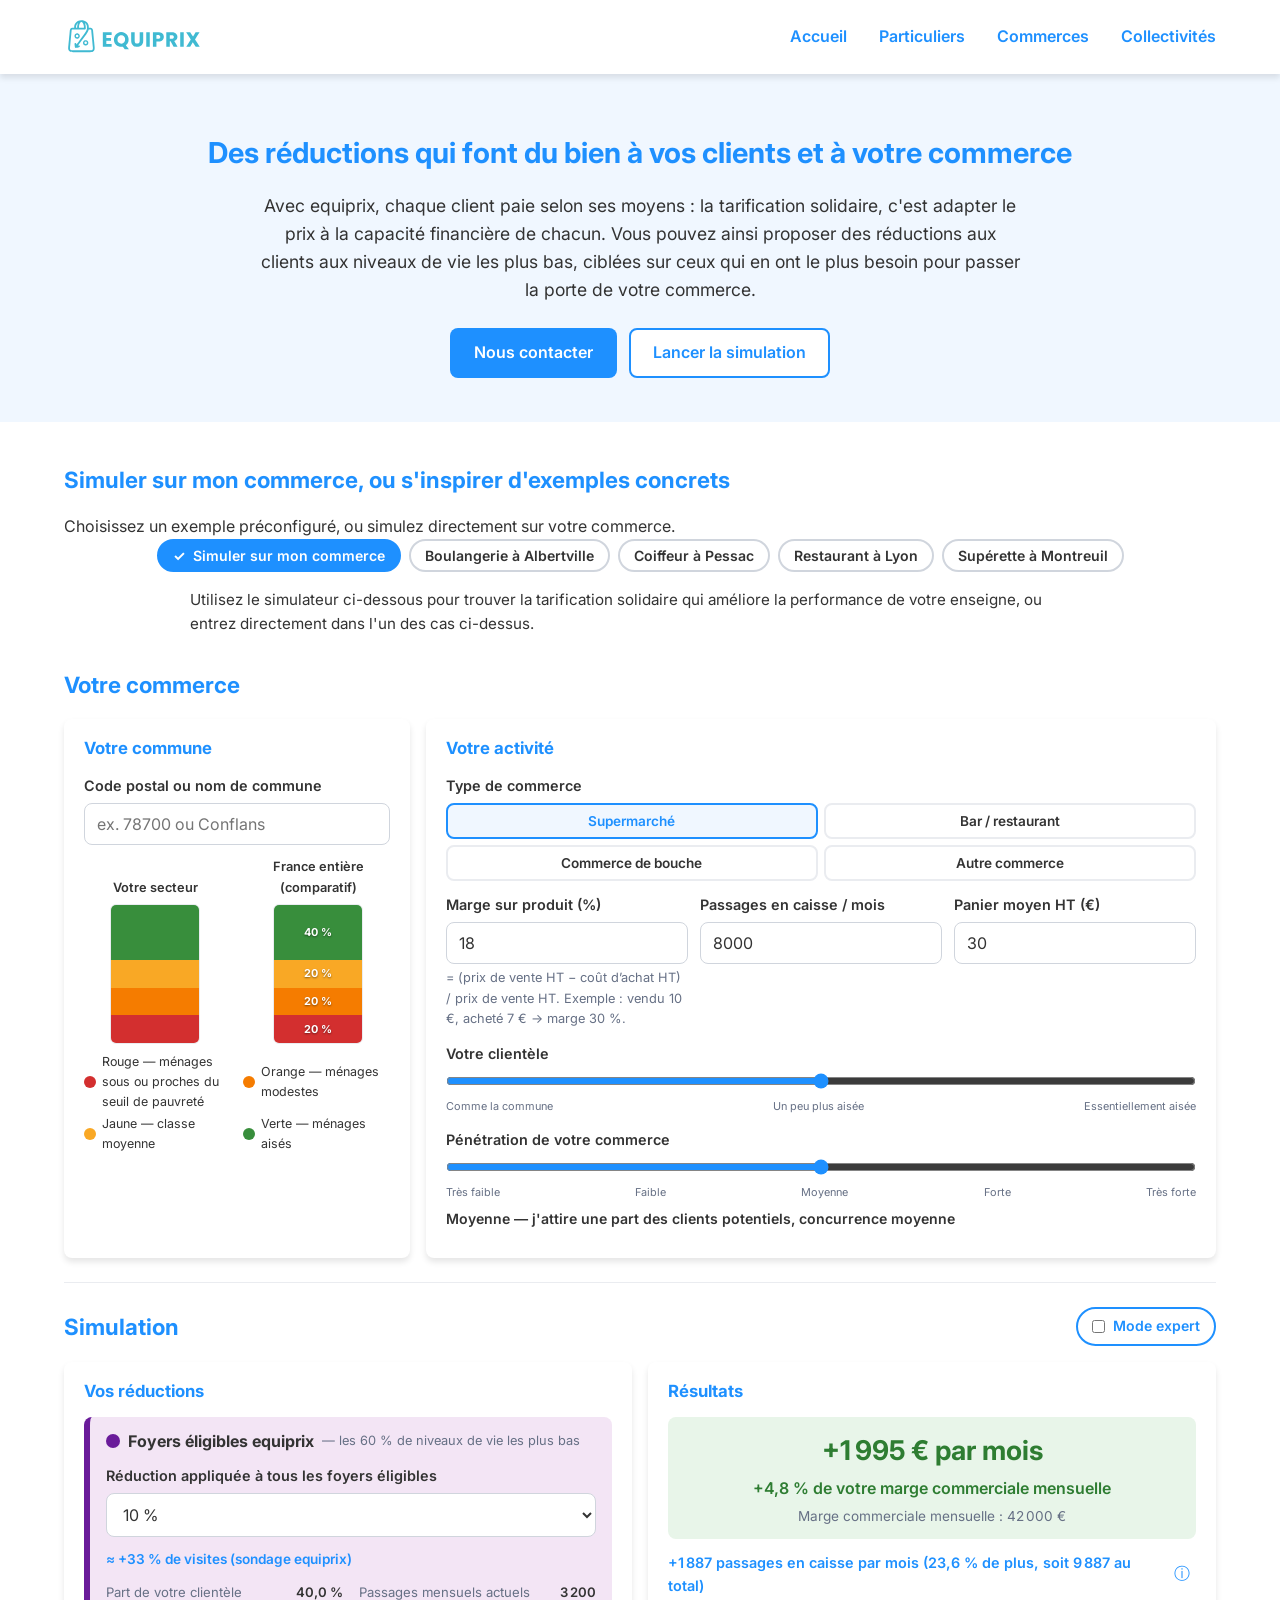
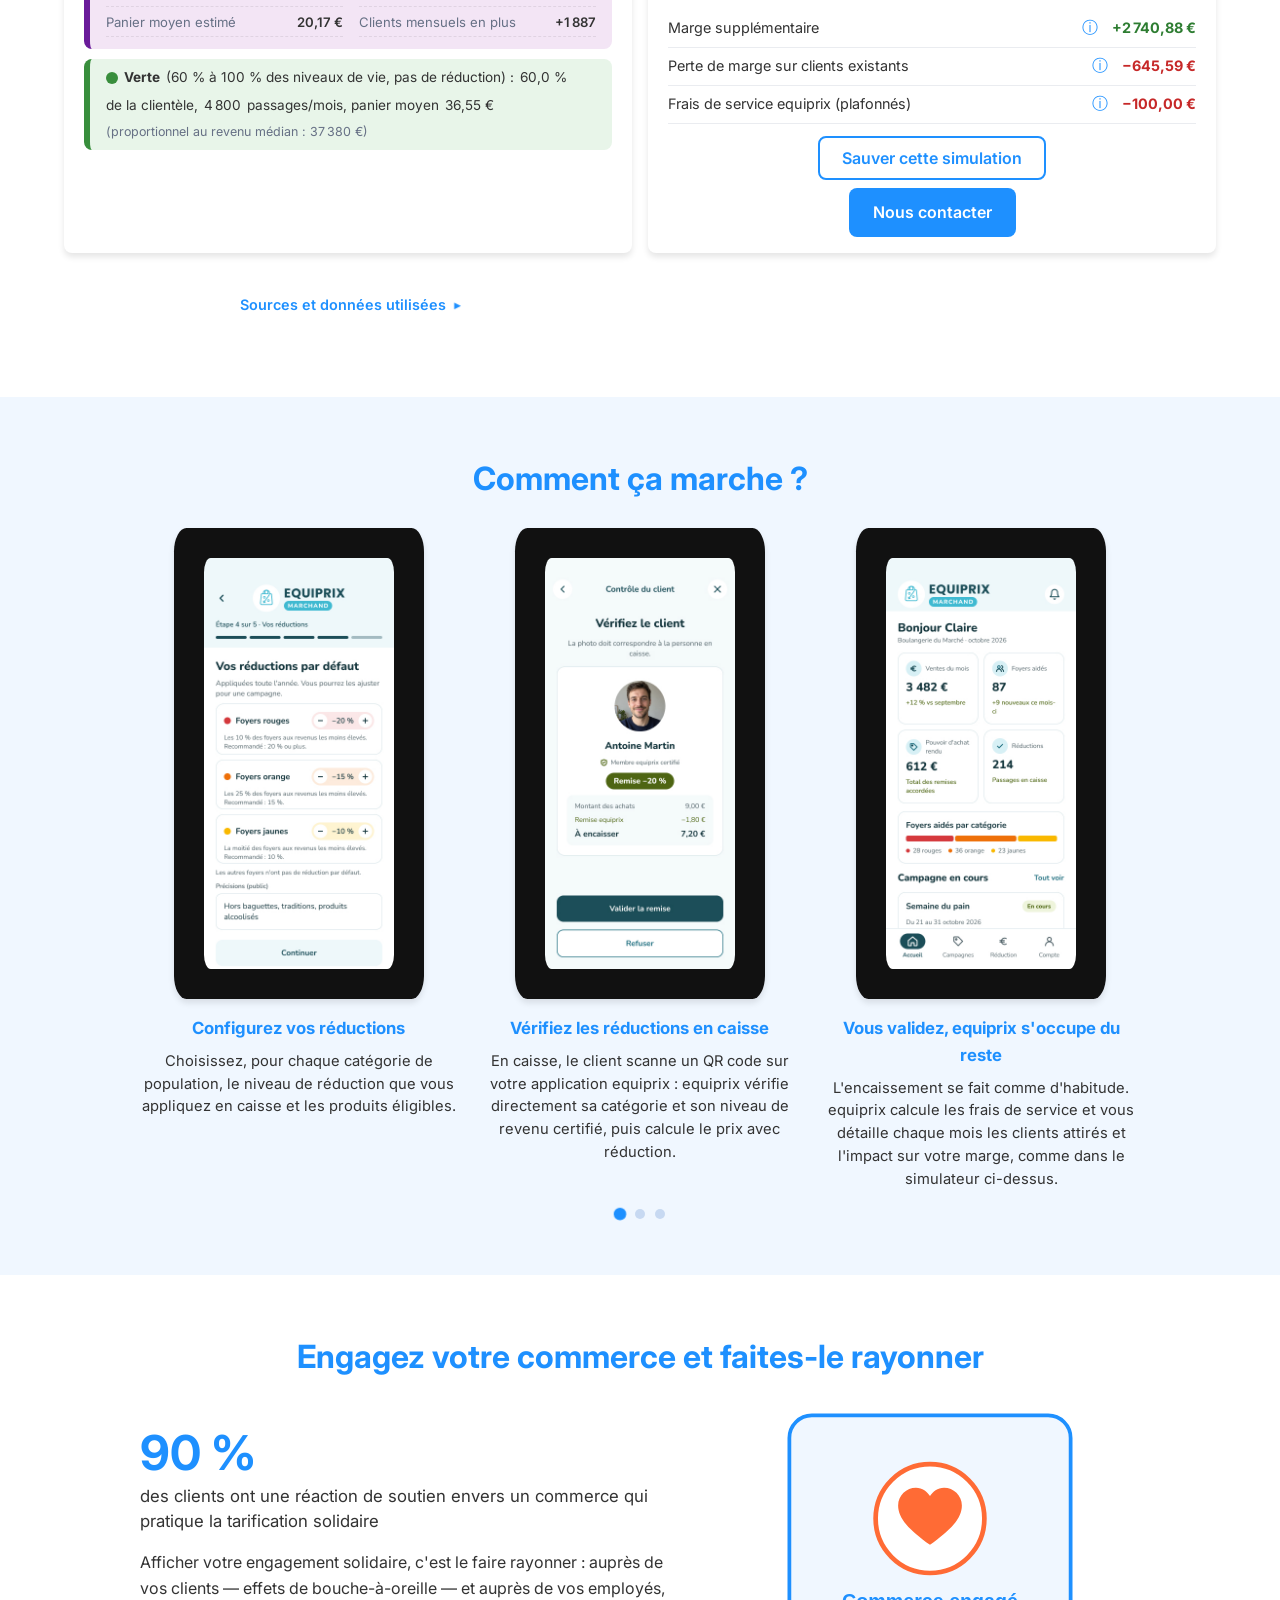
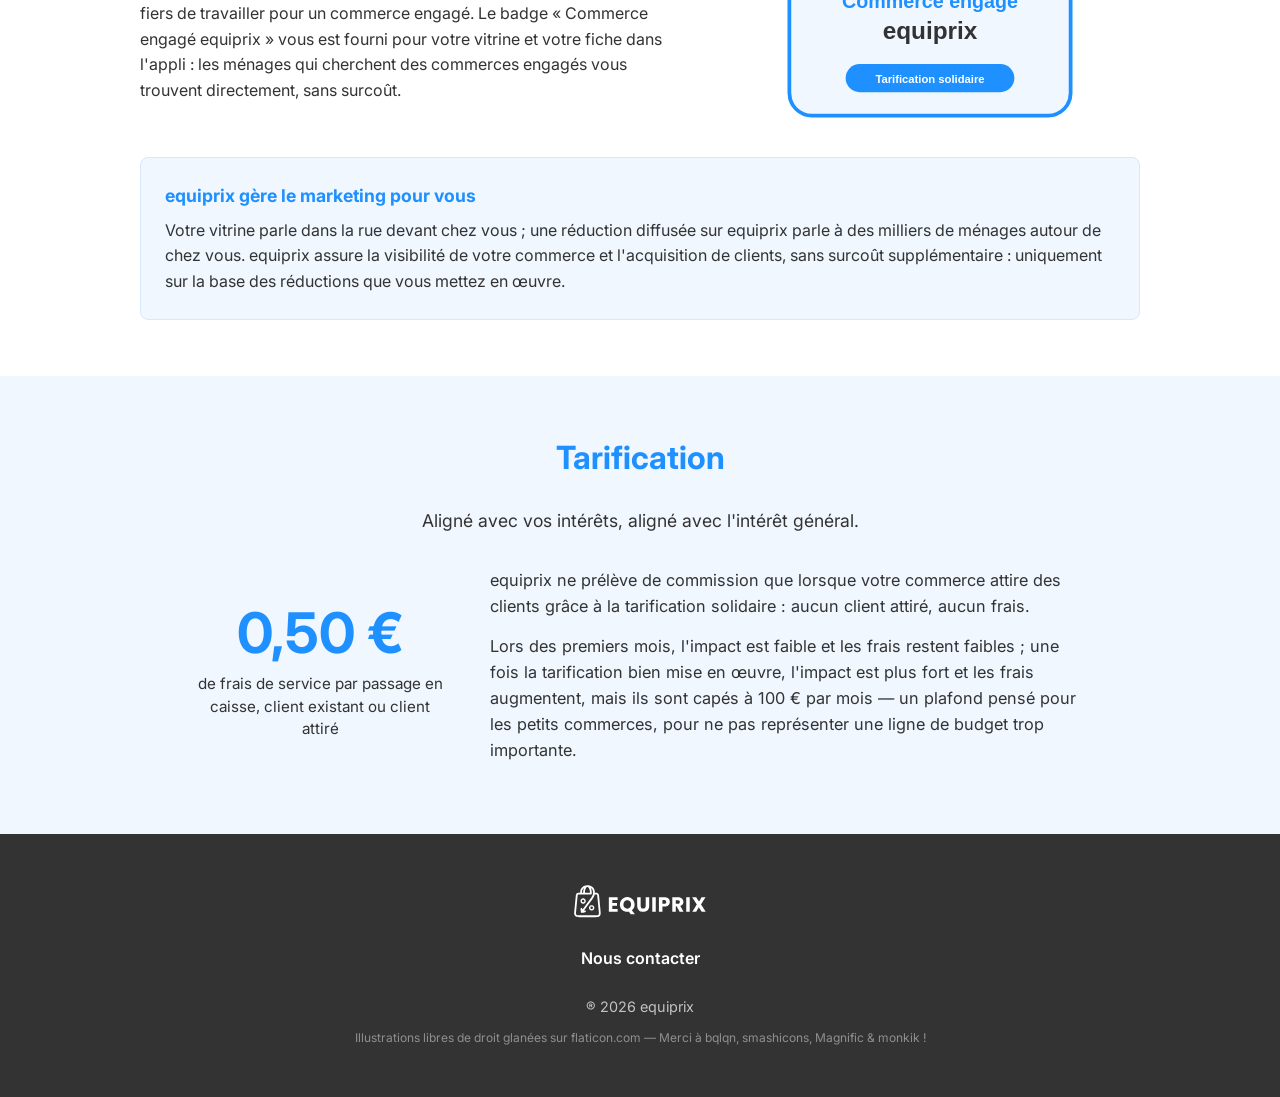
==== commit 45dd3c73: "Retours 8bdfa2ea : maquettes "dans un mobile", carrousel ccm sur mobile, footer allégé, hero raccour" ====
--- a/commerces/index.html
+++ b/commerces/index.html
@@ -45,7 +45,7 @@
     <header class="sim-hero">
         <div class="sim-container">
             <h1 class="sim-title">Des réductions qui font du bien à vos clients et à votre commerce</h1>
-            <p class="sim-hero-sous-titre" id="hero-sous-titre">Avec equiprix, chaque client paie selon ses moyens : la tarification solidaire, c'est adapter le prix à la capacité financière de chacun. Vous pouvez ainsi proposer des réductions aux clients aux niveaux de vie les plus bas, ciblées sur ceux qui en ont le plus besoin pour passer la porte de votre commerce. Estimez l'impact sur votre marge avec le simulateur ci-dessous.</p>
+            <p class="sim-hero-sous-titre" id="hero-sous-titre">Avec equiprix, chaque client paie selon ses moyens : la tarification solidaire, c'est adapter le prix à la capacité financière de chacun. Vous pouvez ainsi proposer des réductions aux clients aux niveaux de vie les plus bas, ciblées sur ceux qui en ont le plus besoin pour passer la porte de votre commerce.</p>
             <div class="sim-hero-cta">
                 <a class="btn-primary" href="https://c1b33ef6.sibforms.com/v2/serve/[base64]" target="_blank" rel="noopener noreferrer">Nous contacter</a>
                 <a class="btn-secondaire" href="#simulateur">Lancer la simulation</a>
@@ -308,22 +308,28 @@
         <section class="page-section" id="comment-ca-marche" aria-labelledby="titre-ccm">
             <div class="sim-container">
             <h2 class="section-title" id="titre-ccm">Comment ça marche ?</h2>
-            <div class="ccm-grid" id="ccm-etapes">
+            <div class="ccm-grid" id="ccm-etapes" aria-roledescription="carrousel" aria-label="Les 3 étapes, faites défiler sur le côté">
                 <article class="ccm-etape">
-                    <img id="ccm-img-0" src="images/app-commercant-1.jpg" alt="Maquette de l'appli equiprix : écran de configuration des réductions par catégorie de population, avec produits éligibles" loading="lazy">
+                    <div class="ccm-phone"><img id="ccm-img-0" src="images/app-commercant-1.jpg" alt="Maquette de l'appli equiprix : écran de configuration des réductions par catégorie de population, avec produits éligibles" loading="lazy"></div>
                     <h3 id="ccm-titre-0">Configurez vos réductions</h3>
                     <p id="ccm-texte-0">Choisissez, pour chaque catégorie de population, le niveau de réduction que vous appliquez en caisse et les produits éligibles.</p>
                 </article>
                 <article class="ccm-etape">
-                    <img id="ccm-img-1" src="images/app-commercant-2.jpg" alt="Maquette de l'appli equiprix : en caisse, le client scanne le QR code, equiprix vérifie sa catégorie et calcule le prix réduit" loading="lazy">
+                    <div class="ccm-phone"><img id="ccm-img-1" src="images/app-commercant-2.jpg" alt="Maquette de l'appli equiprix : en caisse, le client scanne le QR code, equiprix vérifie sa catégorie et calcule le prix réduit" loading="lazy"></div>
                     <h3 id="ccm-titre-1">Vérifiez les réductions en caisse</h3>
                     <p id="ccm-texte-1">En caisse, le client scanne un QR code sur votre application equiprix : equiprix vérifie directement sa catégorie et son niveau de revenu certifié, puis calcule le prix avec réduction.</p>
                 </article>
                 <article class="ccm-etape">
-                    <img id="ccm-img-2" src="images/app-commercant-3.jpg" alt="Maquette de l'appli equiprix : validation de la vente et tableau de bord mensuel du commerçant" loading="lazy">
+                    <div class="ccm-phone"><img id="ccm-img-2" src="images/app-commercant-3.jpg" alt="Maquette de l'appli equiprix : validation de la vente et tableau de bord mensuel du commerçant" loading="lazy"></div>
                     <h3 id="ccm-titre-2">Vous validez, equiprix s'occupe du reste</h3>
                     <p id="ccm-texte-2">L'encaissement se fait comme d'habitude. equiprix calcule les frais de service et vous détaille chaque mois les clients attirés et l'impact sur votre marge, comme dans le simulateur ci-dessus.</p>
                 </article>
+            </div>
+            <!-- Pastilles du carrousel (mobile) : 3 étapes, celle affichée est pleine -->
+            <div class="ccm-dots" role="group" aria-label="Aller à l'étape">
+                <button type="button" class="ccm-dot actif" data-cible="0" aria-label="Étape 1 sur 3 : Configurez vos réductions" aria-current="true"></button>
+                <button type="button" class="ccm-dot" data-cible="1" aria-label="Étape 2 sur 3 : Vérifiez les réductions en caisse"></button>
+                <button type="button" class="ccm-dot" data-cible="2" aria-label="Étape 3 sur 3 : Vous validez, equiprix s'occupe du reste"></button>
             </div>
             </div>
         </section>
@@ -378,7 +384,6 @@
                     <a href="mailto:contact@equiprix.fr" class="footer-link">Nous contacter</a>
                 </div>
                 <p class="copyright">&reg; 2026 equiprix</p>
-                <p class="footer-mentions">equiprix est en cours de constitution et sera une structure à but non lucratif.</p>
                 <p class="footer-mentions">Illustrations libres de droit glanées sur flaticon.com — Merci à bqlqn, smashicons, Magnific &amp; monkik !</p>
             </div>
         </div>
--- a/commerces/css/commerces.css
+++ b/commerces/css/commerces.css
@@ -1021,34 +1021,99 @@
     background-color: var(--bg-why); /* bleu clair pleine largeur */
 }
 
+/* Mobile d'abord : carrousel horizontal — une seule maquette visible,
+   scroll sur le côté + aperçu de la suivante + pastilles (voir .ccm-dots) */
 .ccm-grid {
-    display: grid;
-    grid-template-columns: 1fr;
-    gap: 32px;
-    max-width: 1000px;
-    margin: 0 auto;
-}
-
+    display: flex;
+    gap: 16px;
+    overflow-x: auto;
+    scroll-snap-type: x mandatory;
+    margin: 0 -24px;          /* le carrousel va jusqu'au bord de l'écran */
+    padding: 4px 24px 12px;   /* marge pour l'ombre + l'aperçu */
+    -webkit-overflow-scrolling: touch;
+    scrollbar-width: none;    /* barre masquée : pastilles + aperçu indiquent la suite */
+}
+
+.ccm-grid::-webkit-scrollbar {
+    display: none;
+}
+
+.ccm-etape {
+    flex: 0 0 80%;            /* 80 % : la maquette suivante dépasse un peu */
+    max-width: 80%;
+    scroll-snap-align: center;
+    text-align: center;
+}
+
+/* Desktop : les 3 étapes côte à côte, carrousel et pastilles désactivés */
 @media (min-width: 992px) {
     .ccm-grid {
+        display: grid;
         grid-template-columns: repeat(3, 1fr); /* 3 points de gauche à droite */
         gap: 24px;
+        overflow: visible;
+        scroll-snap-type: none;
+        margin: 0 auto;
+        padding: 0;
+        max-width: 1000px;
     }
-}
-
-.ccm-etape {
-    text-align: center;
-}
-
-.ccm-etape img {
+
+    .ccm-etape {
+        flex: none;
+        max-width: none;
+    }
+
+    .ccm-dots {
+        display: none;
+    }
+}
+
+/* Cadre « téléphone » autour des maquettes (captures app-commercant-*.jpg nues) :
+   contour noir d'environ 4 % de la hauteur, angles arrondis à 5 % */
+.ccm-phone {
+    background: #111;
+    padding: 9.5%;            /* ~4 % de la hauteur totale (écrans 390×844) */
+    border-radius: 5%;
+    max-width: 250px;
+    margin: 0 auto 16px;
+    box-shadow: var(--shadow);
+}
+
+.ccm-phone img {
+    display: block;
     width: 100%;
-    max-width: 240px;
     height: auto;
+    border-radius: 3.5%;       /* coins de l'écran, un peu plus petits que le cadre */
     background: var(--white);
-    border: 1px solid #EAECF0;
-    border-radius: var(--border-radius);
-    box-shadow: var(--shadow);
-    margin-bottom: 16px;
+}
+
+/* Pastilles du carrousel (visibles sur mobile uniquement) */
+.ccm-dots {
+    display: flex;
+    justify-content: center;
+    gap: 10px;
+    margin-top: 18px;
+}
+
+.ccm-dot {
+    width: 10px;
+    height: 10px;
+    border-radius: 50%;
+    border: none;
+    padding: 0;
+    background: #C7D9F2;
+    cursor: pointer;
+    transition: var(--transition);
+}
+
+.ccm-dot.actif {
+    background: var(--primary-color);
+    transform: scale(1.25);
+}
+
+.ccm-dot:focus-visible {
+    outline: 2px solid var(--primary-color);
+    outline-offset: 3px;
 }
 
 .ccm-etape h3 {
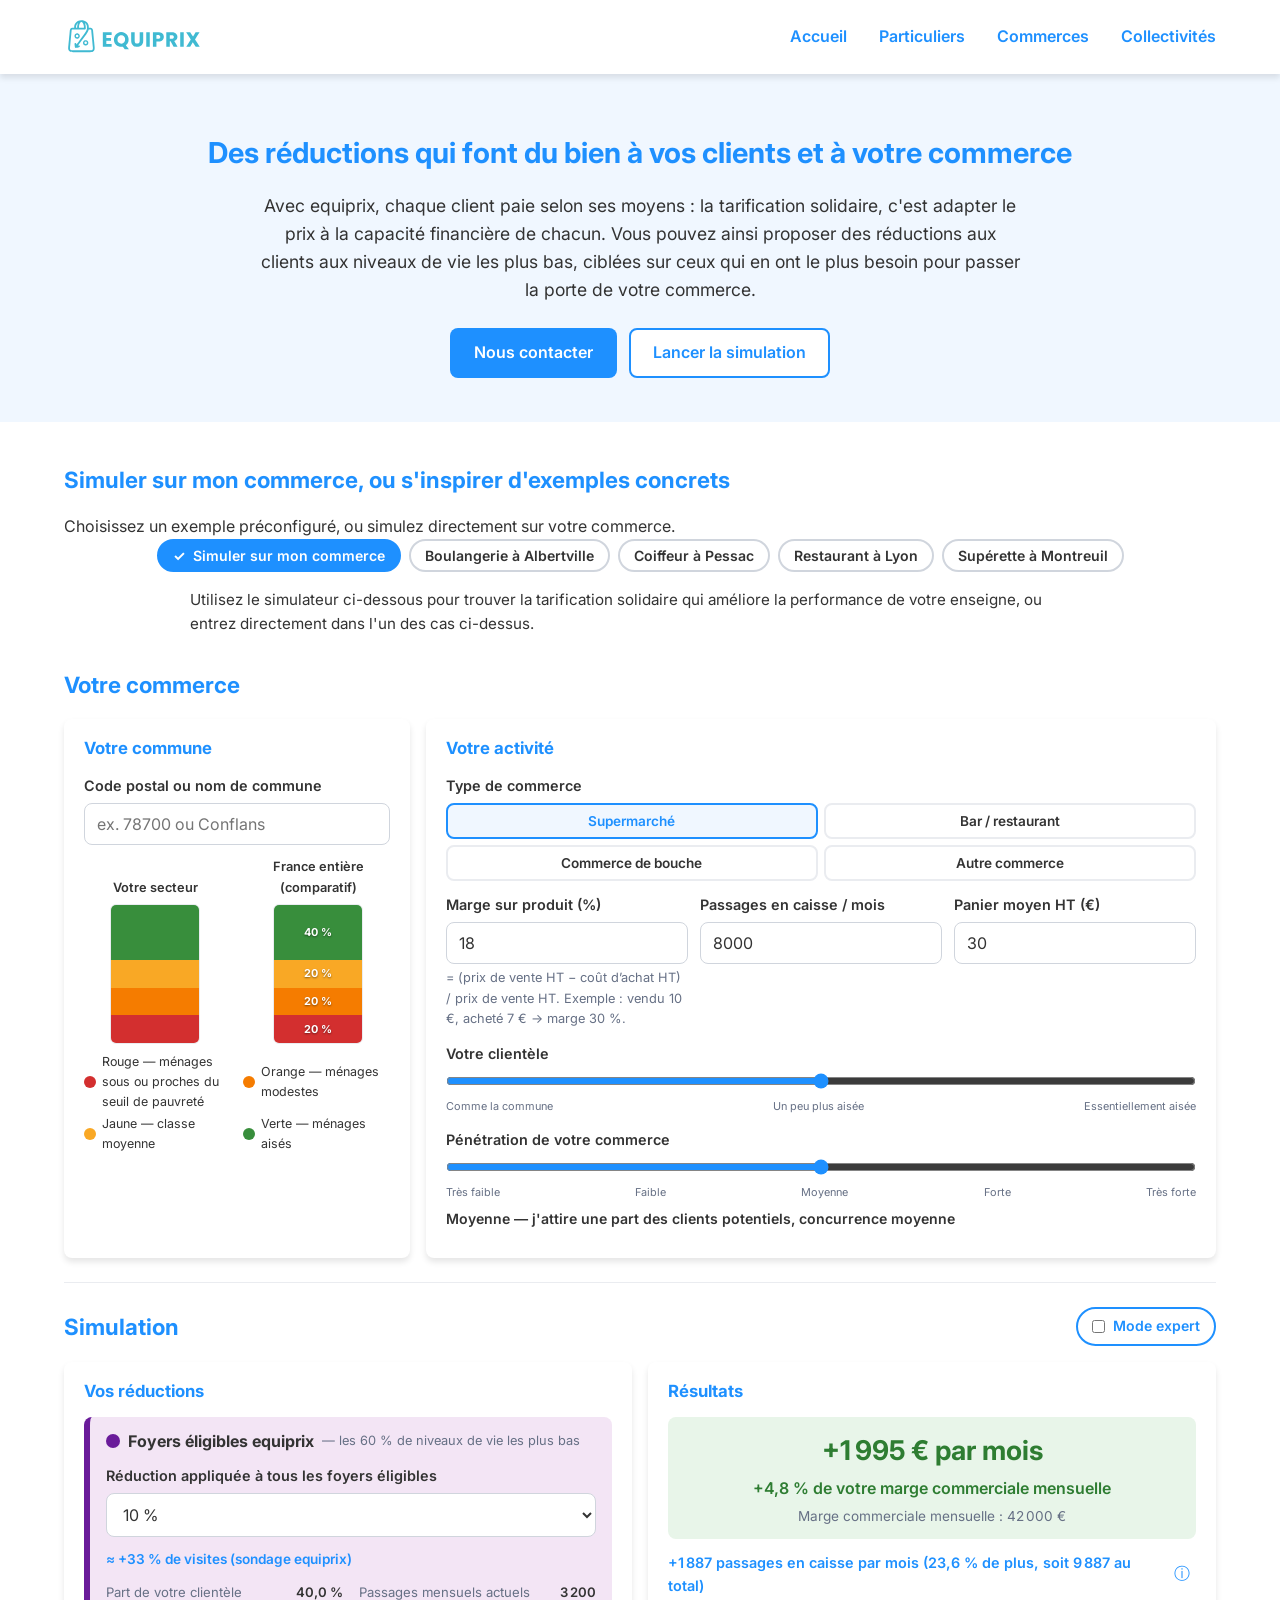
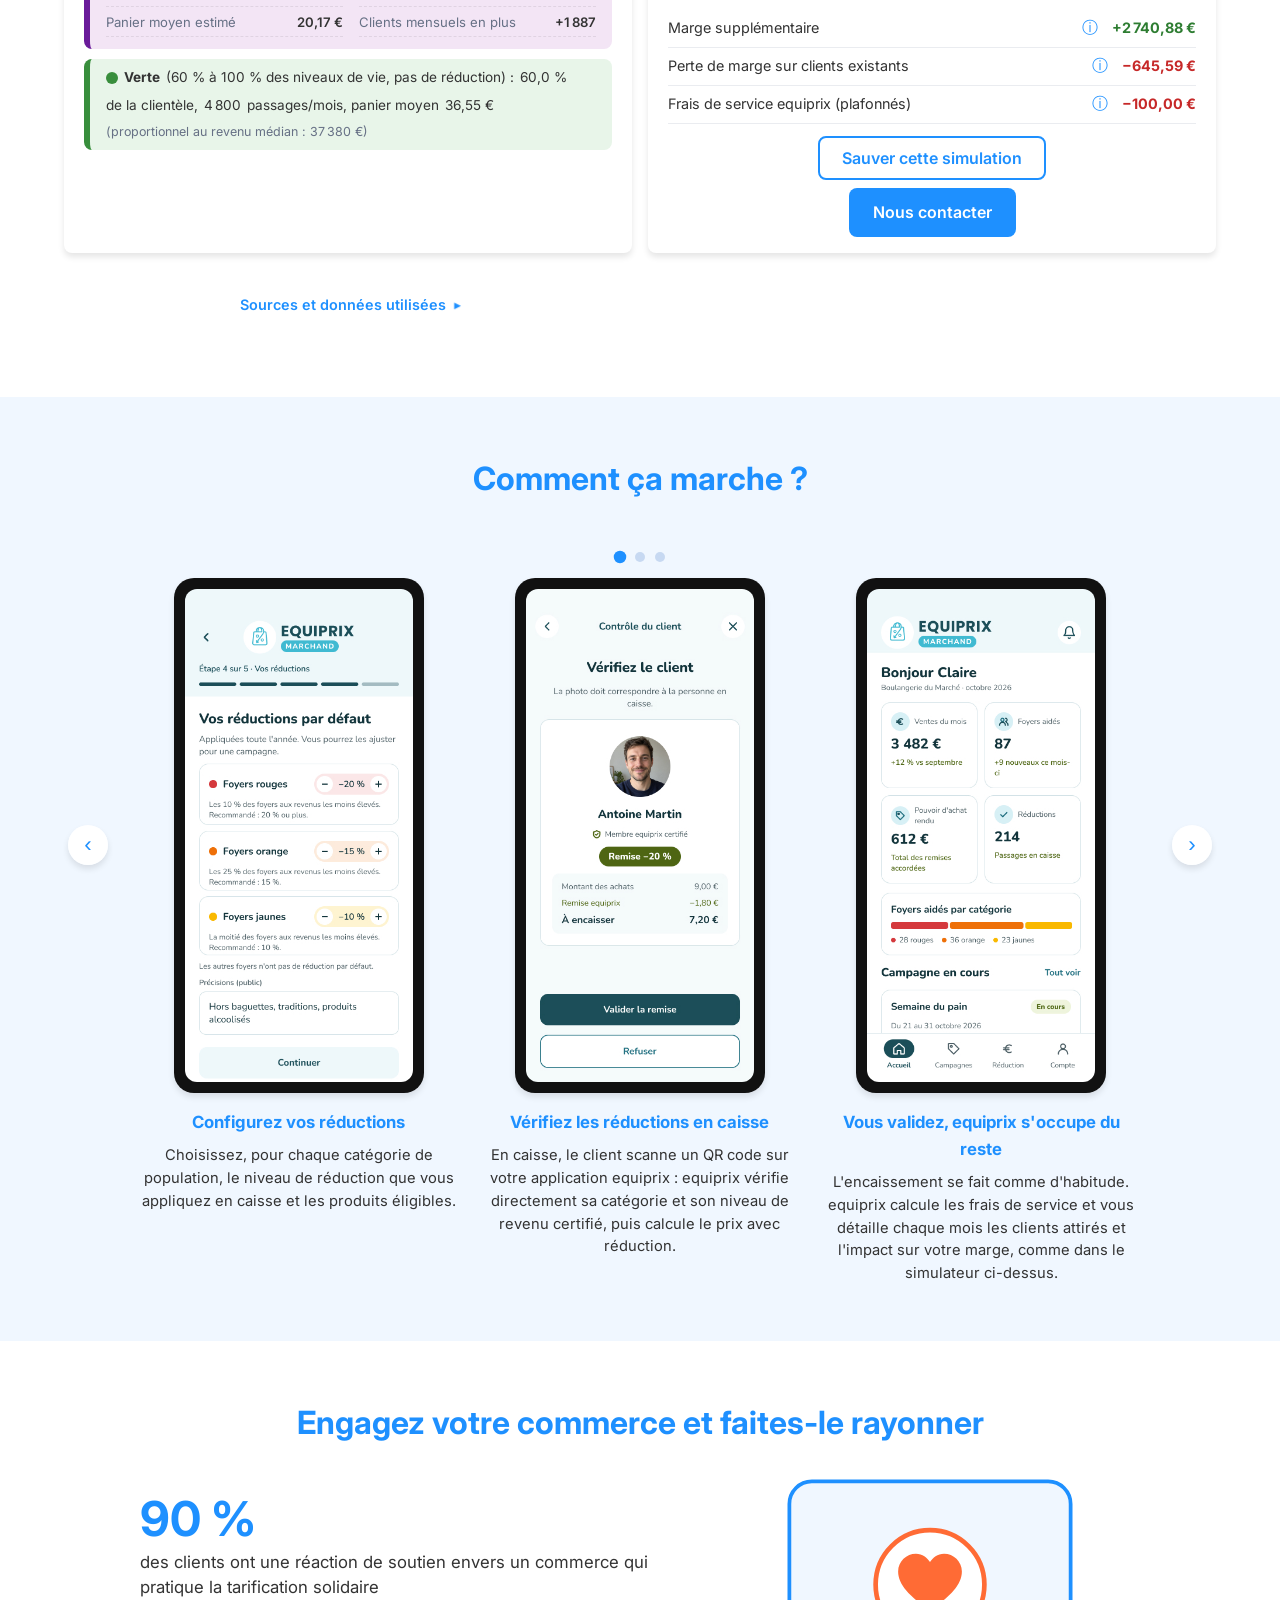
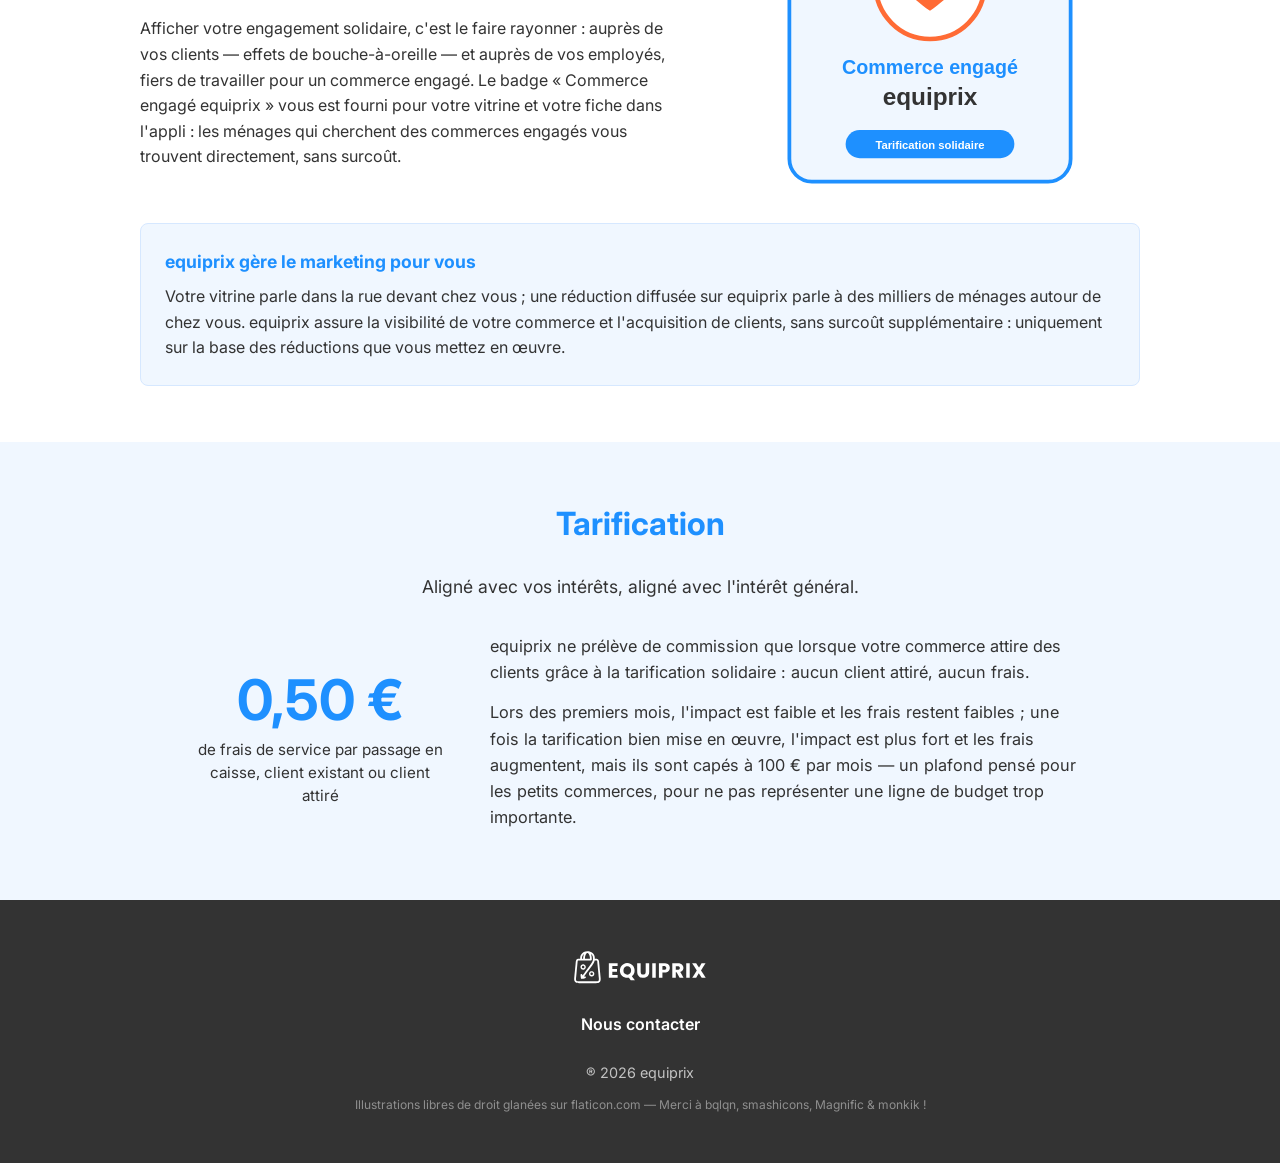
==== commit c9a98087: "Maquettes "dans un mobile" + carrousel partagés sur tout le site ; padding 3,5 %, radius 20px, flèch" ====
--- a/commerces/index.html
+++ b/commerces/index.html
@@ -308,6 +308,14 @@
         <section class="page-section" id="comment-ca-marche" aria-labelledby="titre-ccm">
             <div class="sim-container">
             <h2 class="section-title" id="titre-ccm">Comment ça marche ?</h2>
+            <div class="ccm-carousel">
+            <!-- Pastilles AU-DESSUS : visibles même si la maquette est haute (étape X sur 3) -->
+            <div class="ccm-dots" role="group" aria-label="Aller à l'étape">
+                <button type="button" class="ccm-dot actif" data-cible="0" aria-label="Étape 1 sur 3 : Configurez vos réductions" aria-current="true"></button>
+                <button type="button" class="ccm-dot" data-cible="1" aria-label="Étape 2 sur 3 : Vérifiez les réductions en caisse"></button>
+                <button type="button" class="ccm-dot" data-cible="2" aria-label="Étape 3 sur 3 : Vous validez, equiprix s'occupe du reste"></button>
+            </div>
+            <button type="button" class="ccm-arrow ccm-prev" aria-label="Étape précédente">‹</button>
             <div class="ccm-grid" id="ccm-etapes" aria-roledescription="carrousel" aria-label="Les 3 étapes, faites défiler sur le côté">
                 <article class="ccm-etape">
                     <div class="ccm-phone"><img id="ccm-img-0" src="images/app-commercant-1.jpg" alt="Maquette de l'appli equiprix : écran de configuration des réductions par catégorie de population, avec produits éligibles" loading="lazy"></div>
@@ -325,11 +333,7 @@
                     <p id="ccm-texte-2">L'encaissement se fait comme d'habitude. equiprix calcule les frais de service et vous détaille chaque mois les clients attirés et l'impact sur votre marge, comme dans le simulateur ci-dessus.</p>
                 </article>
             </div>
-            <!-- Pastilles du carrousel (mobile) : 3 étapes, celle affichée est pleine -->
-            <div class="ccm-dots" role="group" aria-label="Aller à l'étape">
-                <button type="button" class="ccm-dot actif" data-cible="0" aria-label="Étape 1 sur 3 : Configurez vos réductions" aria-current="true"></button>
-                <button type="button" class="ccm-dot" data-cible="1" aria-label="Étape 2 sur 3 : Vérifiez les réductions en caisse"></button>
-                <button type="button" class="ccm-dot" data-cible="2" aria-label="Étape 3 sur 3 : Vous validez, equiprix s'occupe du reste"></button>
+            <button type="button" class="ccm-arrow ccm-next" aria-label="Étape suivante">›</button>
             </div>
             </div>
         </section>
@@ -393,6 +397,7 @@
     <div class="sim-tooltip" id="tooltip" role="tooltip" hidden></div>
 
     <!-- JavaScript : calculs métier puis application -->
+    <script src="../js/carrousel.js"></script>
     <script src="js/calculs.js"></script>
     <script src="js/app.js"></script>
 </body>
--- a/style.css
+++ b/style.css
@@ -630,3 +630,162 @@
         display: none;
     }
 }
+
+/* ============================================
+   MAQUETTES D'APPLI « DANS UN MOBILE » + CARROUSEL
+   (partagé : accueil, /particuliers/, /commerces/)
+   - .ccm-phone : cadre téléphone autour de chaque capture d'écran
+     (contour noir ~3,5 % de la largeur, vrais arrondis de 20px) ;
+   - sur mobile (< 992px) : carrousel horizontal à scroll-snap, une
+     maquette visible + aperçu de la suivante, pastilles AU-DESSUS
+     (visibles sans scroller) et flèches latérales ‹ › ;
+   - sur desktop (>= 992px) : grille de 3 colonnes, pastilles et
+     flèches masquées.
+   JS associé : js/carrousel.js
+   ============================================ */
+.ccm-carousel {
+    position: relative;
+    margin-top: 48px;
+}
+
+.ccm-grid {
+    display: flex;
+    gap: 16px;
+    overflow-x: auto;
+    scroll-snap-type: x mandatory;
+    margin: 16px -24px 0;     /* le carrousel va jusqu'au bord de l'écran */
+    padding: 4px 24px 12px;   /* marge pour l'ombre + l'aperçu */
+    -webkit-overflow-scrolling: touch;
+    scrollbar-width: none;    /* barre masquée : pastilles + flèches + aperçu indiquent la suite */
+}
+
+.ccm-grid::-webkit-scrollbar {
+    display: none;
+}
+
+.ccm-etape {
+    flex: 0 0 80%;            /* 80 % : la maquette suivante dépasse un peu */
+    max-width: 80%;
+    scroll-snap-align: center;
+    text-align: center;
+}
+
+@media (min-width: 992px) {
+    .ccm-grid {
+        display: grid;
+        grid-template-columns: repeat(3, 1fr); /* 3 maquettes de gauche à droite */
+        gap: 24px;
+        overflow: visible;
+        scroll-snap-type: none;
+        margin: 16px auto 0;
+        padding: 0;
+        max-width: 1000px;
+    }
+
+    .ccm-etape {
+        flex: none;
+        max-width: none;
+    }
+
+    .ccm-dots,
+    .ccm-arrow {
+        display: none;
+    }
+}
+
+/* Cadre « téléphone » : contour noir (padding 3,5 %), vrais arrondis 20px
+   (les captures sont plus hautes que larges, un radius en % serait quasi droit) */
+.ccm-phone {
+    background: #111;
+    padding: 3.5%;
+    border-radius: 20px;
+    max-width: 250px;
+    margin: 0 auto 16px;
+    box-shadow: var(--shadow);
+}
+
+.ccm-phone img {
+    display: block;
+    width: 100%;
+    max-width: none;
+    height: auto;
+    margin: 0;
+    border-radius: 12px;      /* coins de l'écran, un peu plus petits que le cadre */
+    background: var(--white);
+    box-shadow: none;
+}
+
+/* Pastilles au-dessus du carrousel : visibles dès l'affichage, même si la
+   maquette est haute (elles indiquent « étape X sur 3 ») */
+.ccm-dots {
+    display: flex;
+    justify-content: center;
+    gap: 10px;
+    margin: 0 0 4px;
+}
+
+.ccm-dot {
+    width: 10px;
+    height: 10px;
+    border-radius: 50%;
+    border: none;
+    padding: 0;
+    background: #C7D9F2;
+    cursor: pointer;
+    transition: var(--transition);
+}
+
+.ccm-dot.actif {
+    background: var(--primary-color);
+    transform: scale(1.25);
+}
+
+/* Flèches latérales ‹ › : le visiteur comprend tout de suite qu'il peut faire
+   défiler (même quand les pastilles sont hors écran) */
+.ccm-arrow {
+    position: absolute;
+    top: 40%;                 /* centré sur la maquette (partie haute de l'étape) */
+    transform: translateY(-50%);
+    z-index: 2;
+    width: 40px;
+    height: 40px;
+    border-radius: 50%;
+    border: none;
+    background: rgba(255, 255, 255, 0.95);
+    color: var(--primary-color);
+    font-size: 1.4rem;
+    line-height: 1;
+    box-shadow: var(--shadow);
+    cursor: pointer;
+    display: flex;
+    align-items: center;
+    justify-content: center;
+}
+
+.ccm-prev { left: 4px; }
+.ccm-next { right: 4px; }
+
+.ccm-dot:focus-visible,
+.ccm-arrow:focus-visible {
+    outline: 2px solid var(--primary-color);
+    outline-offset: 3px;
+}
+
+.ccm-etape h3 {
+    color: var(--primary-color);
+    font-size: 1.05rem;
+    font-weight: 700;
+    margin-bottom: 8px;
+}
+
+.ccm-etape p {
+    color: var(--dark-gray);
+    font-size: 0.92rem;
+    line-height: 1.55;
+}
+
+/* Dans un cadre téléphone, l'image remplit le cadre (écrase .maquette-image / .step img) */
+.ccm-phone img.maquette-image {
+    margin: 0;
+    max-width: none;
+}
--- a/commerces/css/commerces.css
+++ b/commerces/css/commerces.css
@@ -1016,118 +1016,14 @@
     text-align: left;
 }
 
-/* ---------- Comment ça marche : 3 étapes (maquettes d'appli) ---------- */
+/* ---------- Comment ça marche ---------- */
 #comment-ca-marche {
     background-color: var(--bg-why); /* bleu clair pleine largeur */
 }
 
-/* Mobile d'abord : carrousel horizontal — une seule maquette visible,
-   scroll sur le côté + aperçu de la suivante + pastilles (voir .ccm-dots) */
-.ccm-grid {
-    display: flex;
-    gap: 16px;
-    overflow-x: auto;
-    scroll-snap-type: x mandatory;
-    margin: 0 -24px;          /* le carrousel va jusqu'au bord de l'écran */
-    padding: 4px 24px 12px;   /* marge pour l'ombre + l'aperçu */
-    -webkit-overflow-scrolling: touch;
-    scrollbar-width: none;    /* barre masquée : pastilles + aperçu indiquent la suite */
-}
-
-.ccm-grid::-webkit-scrollbar {
-    display: none;
-}
-
-.ccm-etape {
-    flex: 0 0 80%;            /* 80 % : la maquette suivante dépasse un peu */
-    max-width: 80%;
-    scroll-snap-align: center;
-    text-align: center;
-}
-
-/* Desktop : les 3 étapes côte à côte, carrousel et pastilles désactivés */
-@media (min-width: 992px) {
-    .ccm-grid {
-        display: grid;
-        grid-template-columns: repeat(3, 1fr); /* 3 points de gauche à droite */
-        gap: 24px;
-        overflow: visible;
-        scroll-snap-type: none;
-        margin: 0 auto;
-        padding: 0;
-        max-width: 1000px;
-    }
-
-    .ccm-etape {
-        flex: none;
-        max-width: none;
-    }
-
-    .ccm-dots {
-        display: none;
-    }
-}
-
-/* Cadre « téléphone » autour des maquettes (captures app-commercant-*.jpg nues) :
-   contour noir d'environ 4 % de la hauteur, angles arrondis à 5 % */
-.ccm-phone {
-    background: #111;
-    padding: 9.5%;            /* ~4 % de la hauteur totale (écrans 390×844) */
-    border-radius: 5%;
-    max-width: 250px;
-    margin: 0 auto 16px;
-    box-shadow: var(--shadow);
-}
-
-.ccm-phone img {
-    display: block;
-    width: 100%;
-    height: auto;
-    border-radius: 3.5%;       /* coins de l'écran, un peu plus petits que le cadre */
-    background: var(--white);
-}
-
-/* Pastilles du carrousel (visibles sur mobile uniquement) */
-.ccm-dots {
-    display: flex;
-    justify-content: center;
-    gap: 10px;
-    margin-top: 18px;
-}
-
-.ccm-dot {
-    width: 10px;
-    height: 10px;
-    border-radius: 50%;
-    border: none;
-    padding: 0;
-    background: #C7D9F2;
-    cursor: pointer;
-    transition: var(--transition);
-}
-
-.ccm-dot.actif {
-    background: var(--primary-color);
-    transform: scale(1.25);
-}
-
-.ccm-dot:focus-visible {
-    outline: 2px solid var(--primary-color);
-    outline-offset: 3px;
-}
-
-.ccm-etape h3 {
-    color: var(--primary-color);
-    font-size: 1.05rem;
-    font-weight: 700;
-    margin-bottom: 8px;
-}
-
-.ccm-etape p {
-    color: var(--dark-gray);
-    font-size: 0.92rem;
-    line-height: 1.55;
-}
+/* Le carrousel de maquettes (.ccm-carousel/.ccm-grid/.ccm-phone/.ccm-dots/.ccm-arrow)
+   et le cadre « téléphone » sont dans ../style.css (partagés avec l'accueil
+   et /particuliers/) ; le JS est dans ../js/carrousel.js. */
 
 /* ---------- Engagement ---------- */
 .page-engagement {
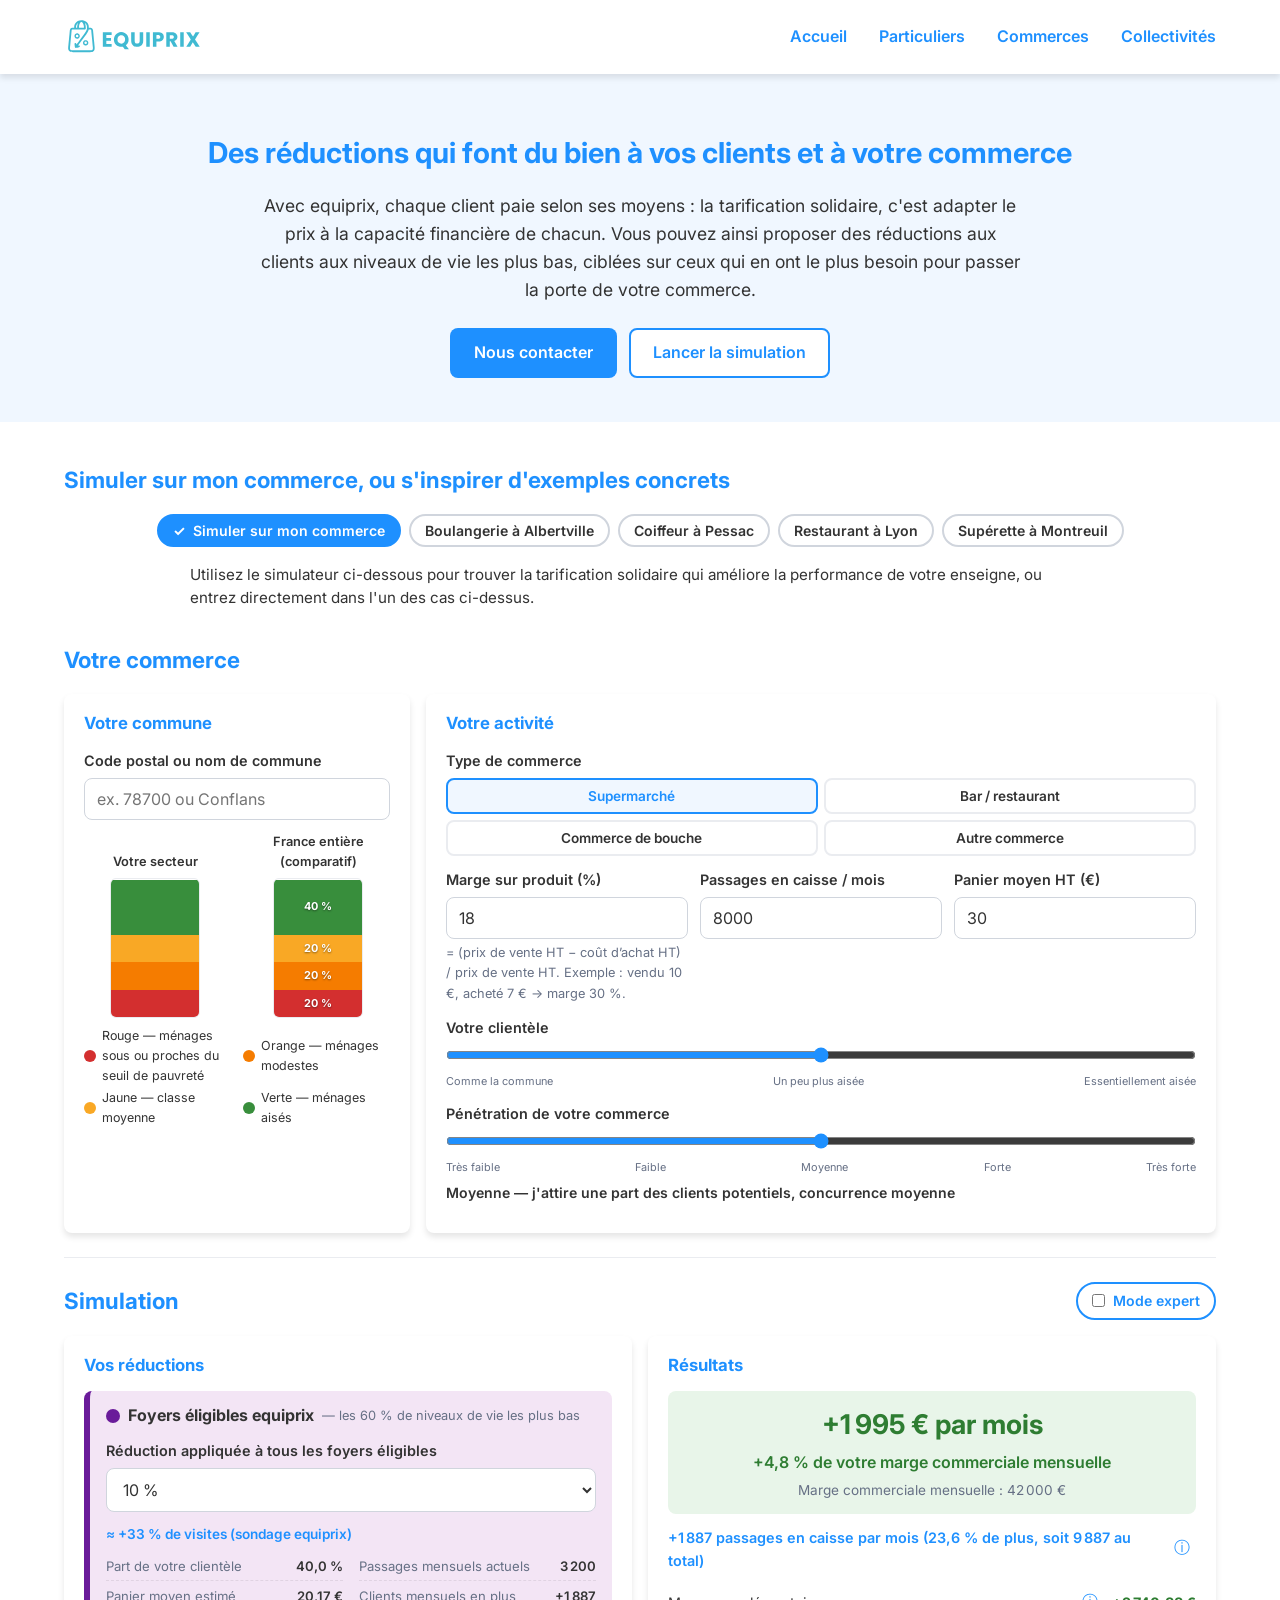
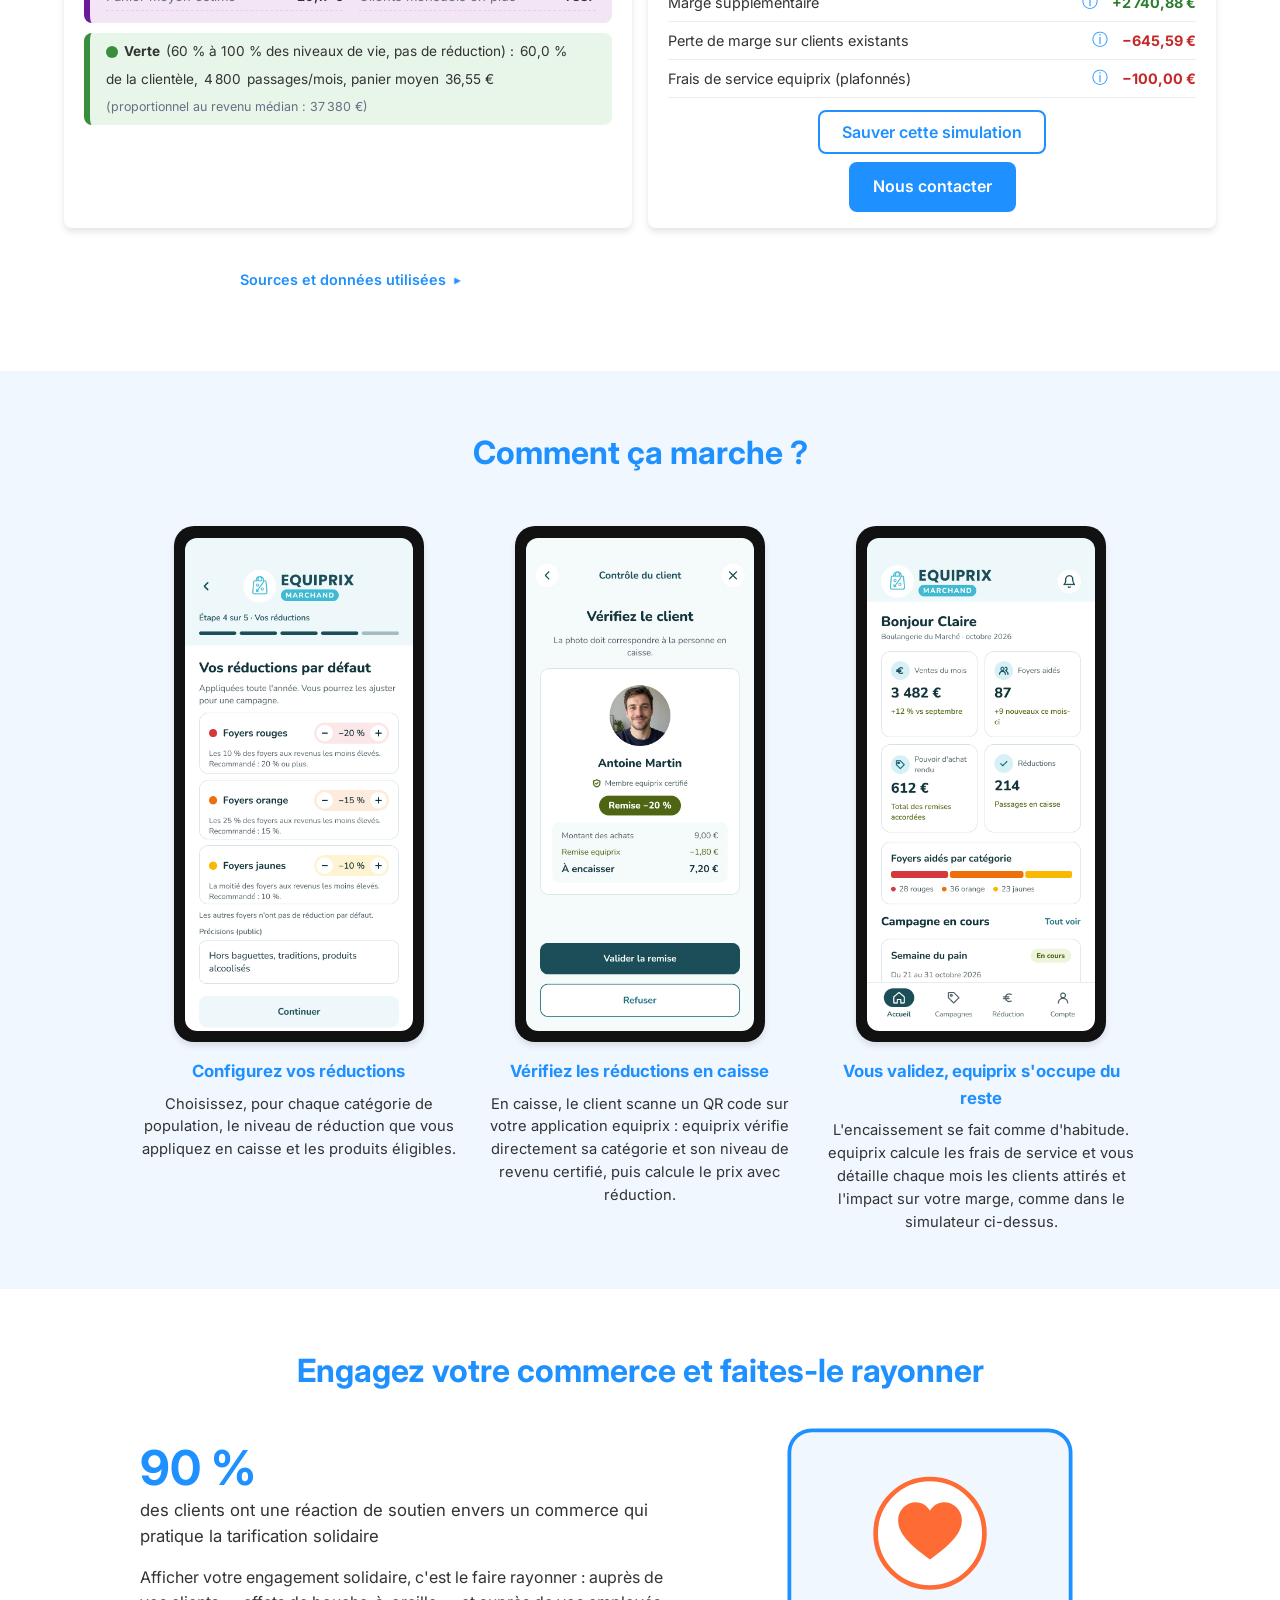
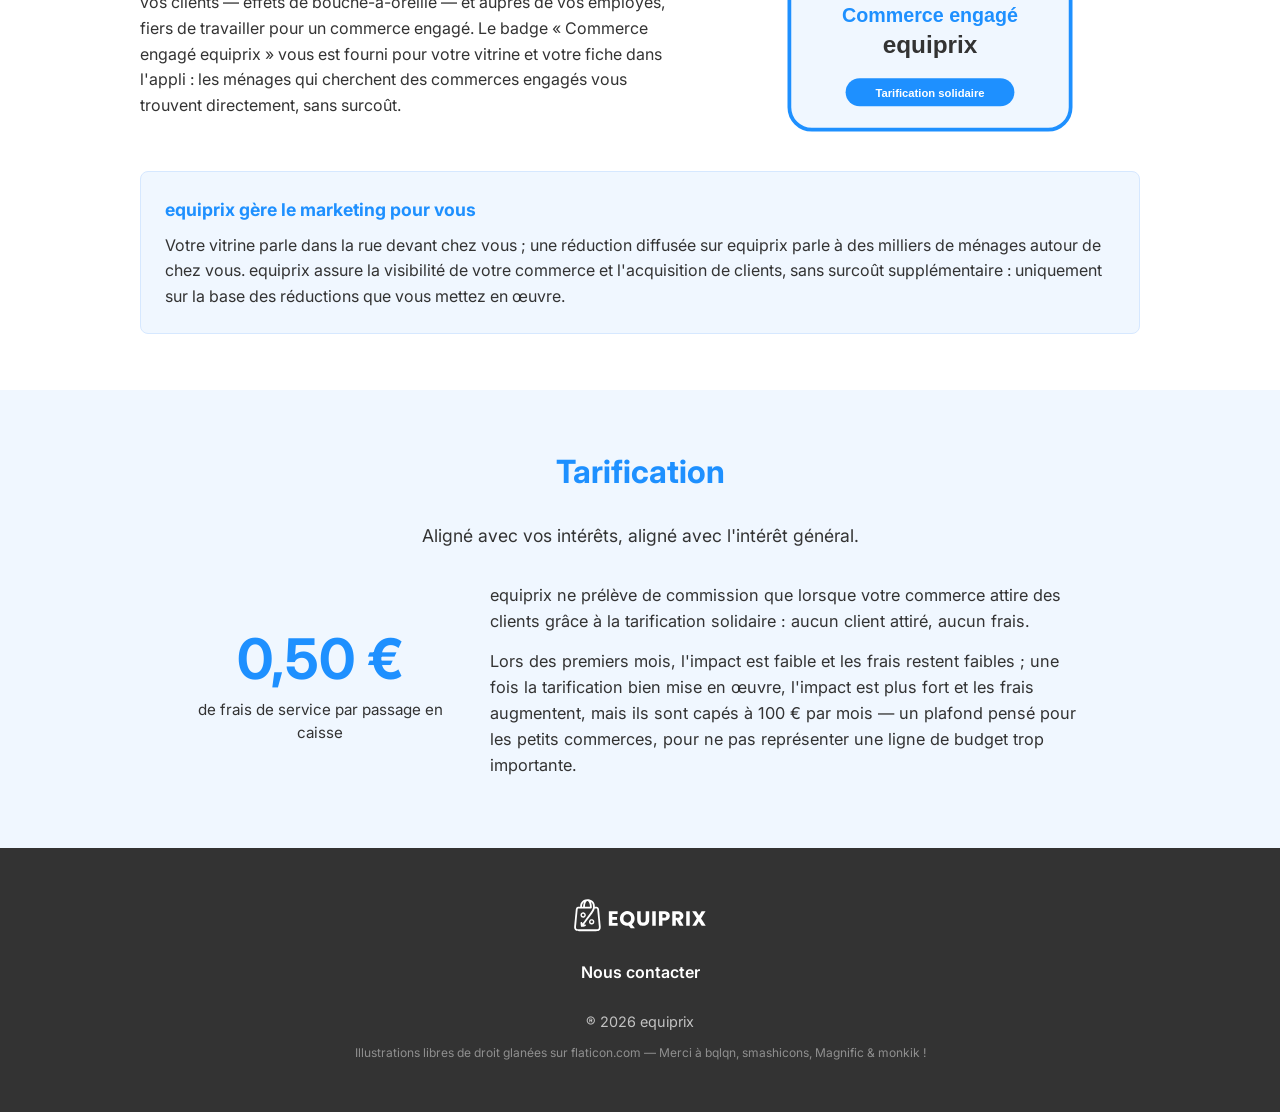
==== commit 013516bd: "Correctifs 6bafa31a : pastilles desktop, padding/radius particuliers, footers, textes, centrage mobi" ====
--- a/commerces/index.html
+++ b/commerces/index.html
@@ -59,7 +59,6 @@
         <section class="page-section sim-bloc-simulateur" id="simulateur" aria-labelledby="titre-simulateur">
             <div class="sim-container">
             <h2 class="sim-section-titre" id="titre-simulateur">Simuler sur mon commerce, ou s'inspirer d'exemples concrets</h2>
-            <p class="sim-section-intro">Choisissez un exemple préconfiguré, ou simulez directement sur votre commerce.</p>
 
             <!-- Carrousel de scénarios (use cases alimentés par data/commerces.json) -->
             <div class="sim-scenarios-liste" id="scenarios-liste" role="radiogroup" aria-label="Scénarios de simulation"></div>
@@ -366,7 +365,7 @@
             <div class="tar-grid">
                 <div class="tar-kpi">
                     <strong id="tar-frais-par-passage">0,50&nbsp;€</strong>
-                    <span id="tar-frais-legende">de frais de service par passage en caisse, client existant ou client attiré</span>
+                    <span id="tar-frais-legende">de frais de service par passage en caisse</span>
                 </div>
                 <div class="tar-texte">
                     <p class="tar-ligne" id="tar-commission">equiprix ne prélève de commission que lorsque votre commerce attire des clients grâce à la tarification solidaire : aucun client attiré, aucun frais.</p>
--- a/style.css
+++ b/style.css
@@ -789,3 +789,43 @@
     margin: 0;
     max-width: none;
 }
+
+/* ============================================
+   CORRECTIFS carrousel (placés exprès EN FIN de fichier :
+   une règle de base située après un @media de même spécificité gagnerait
+   sinon la cascade — c'est ce qui affichait pastilles/flèches en desktop)
+   ============================================ */
+/* Desktop (>= 992px) : grille 3 colonnes, pastilles et flèches masquées */
+@media (min-width: 992px) {
+    .ccm-dots,
+    .ccm-arrow {
+        display: none;
+    }
+}
+
+/* Mobile : une seule étape, pleine largeur de la piste (donc bien centrée
+   entre les 24px de padding) + aperçu de la suivante via les flèches/pastilles */
+@media (max-width: 991.98px) {
+    .ccm-etape {
+        flex: 0 0 100%;
+        max-width: 100%;
+    }
+}
+
+/* Blocs « étapes » centrés horizontalement (maquette + titre + texte) */
+.ccm-carousel .ccm-etape {
+    align-items: center;
+    text-align: center;
+}
+
+.ccm-etape h3,
+.ccm-etape p {
+    text-align: center;
+    margin-left: auto;
+    margin-right: auto;
+}
+
+/* Accueil : les maquettes des étapes sont alignées en bas (desktop) */
+.step .ccm-phone {
+    margin-top: auto;
+}
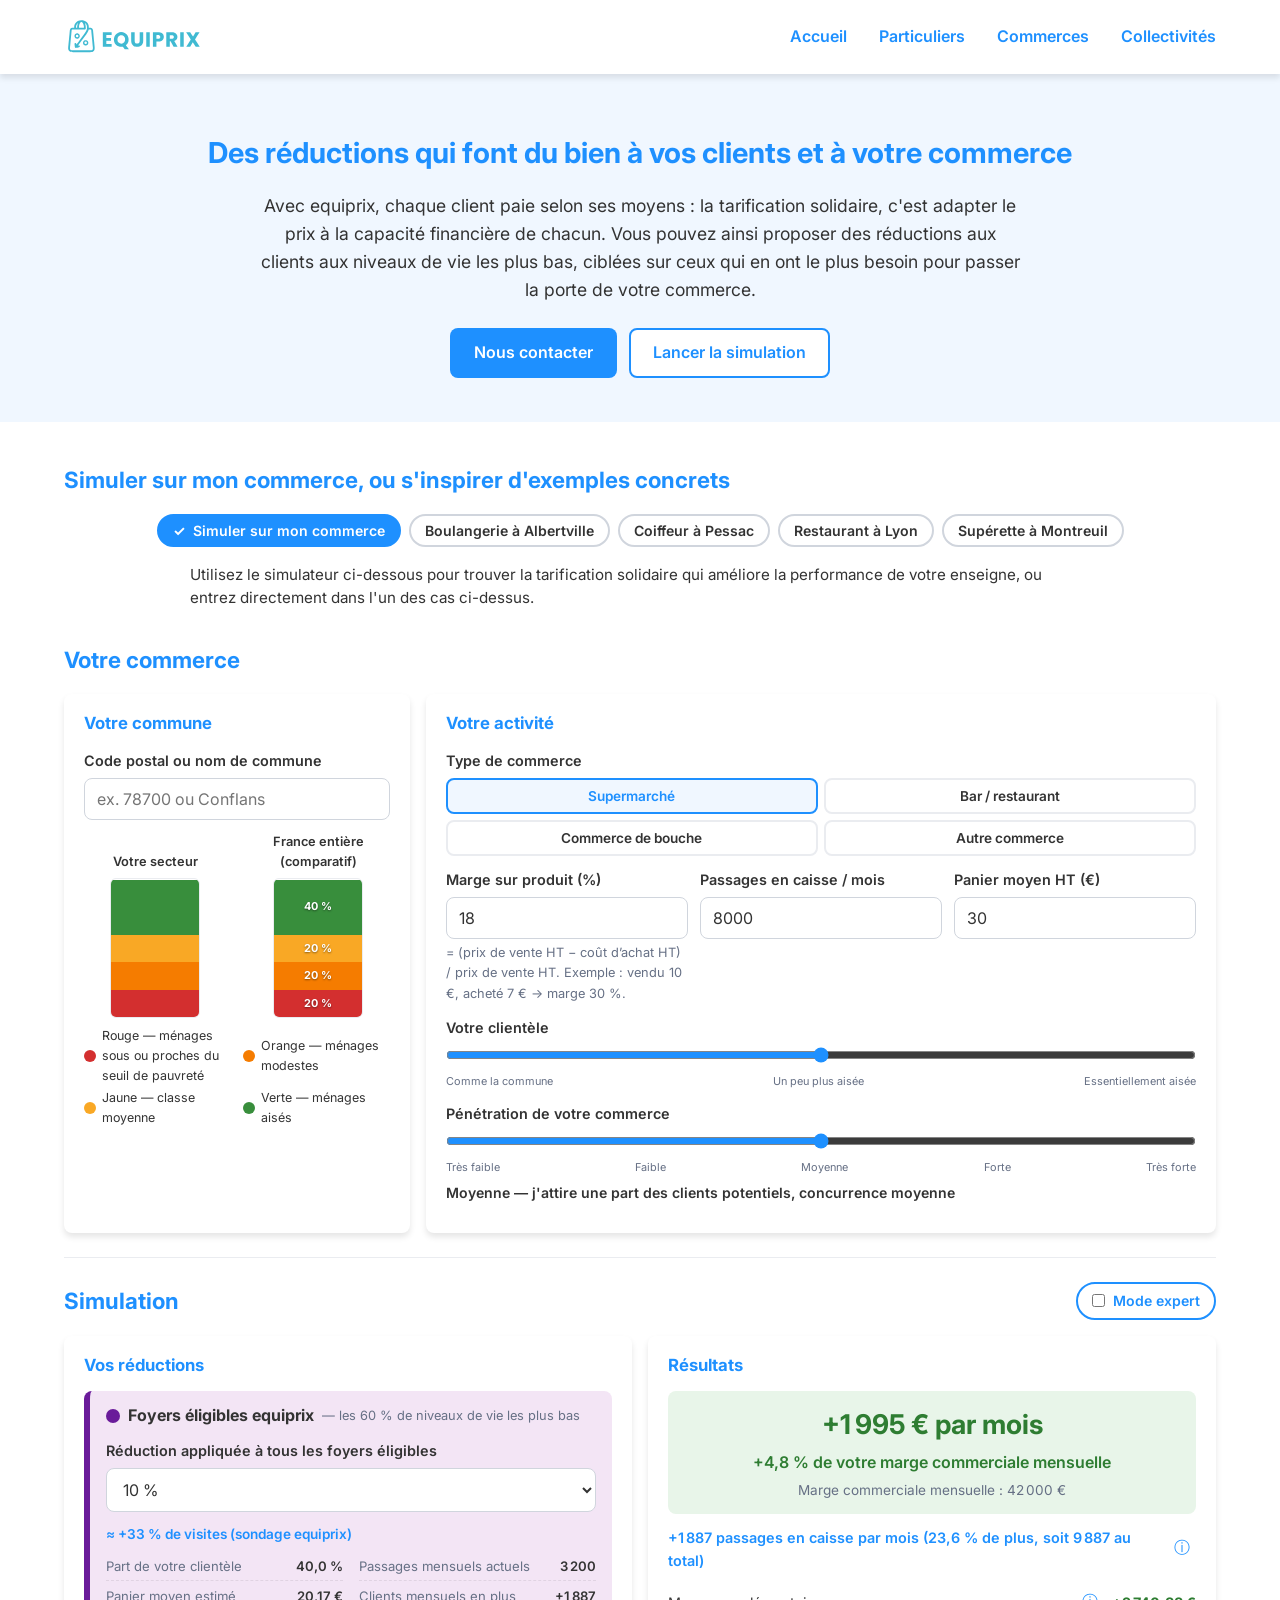
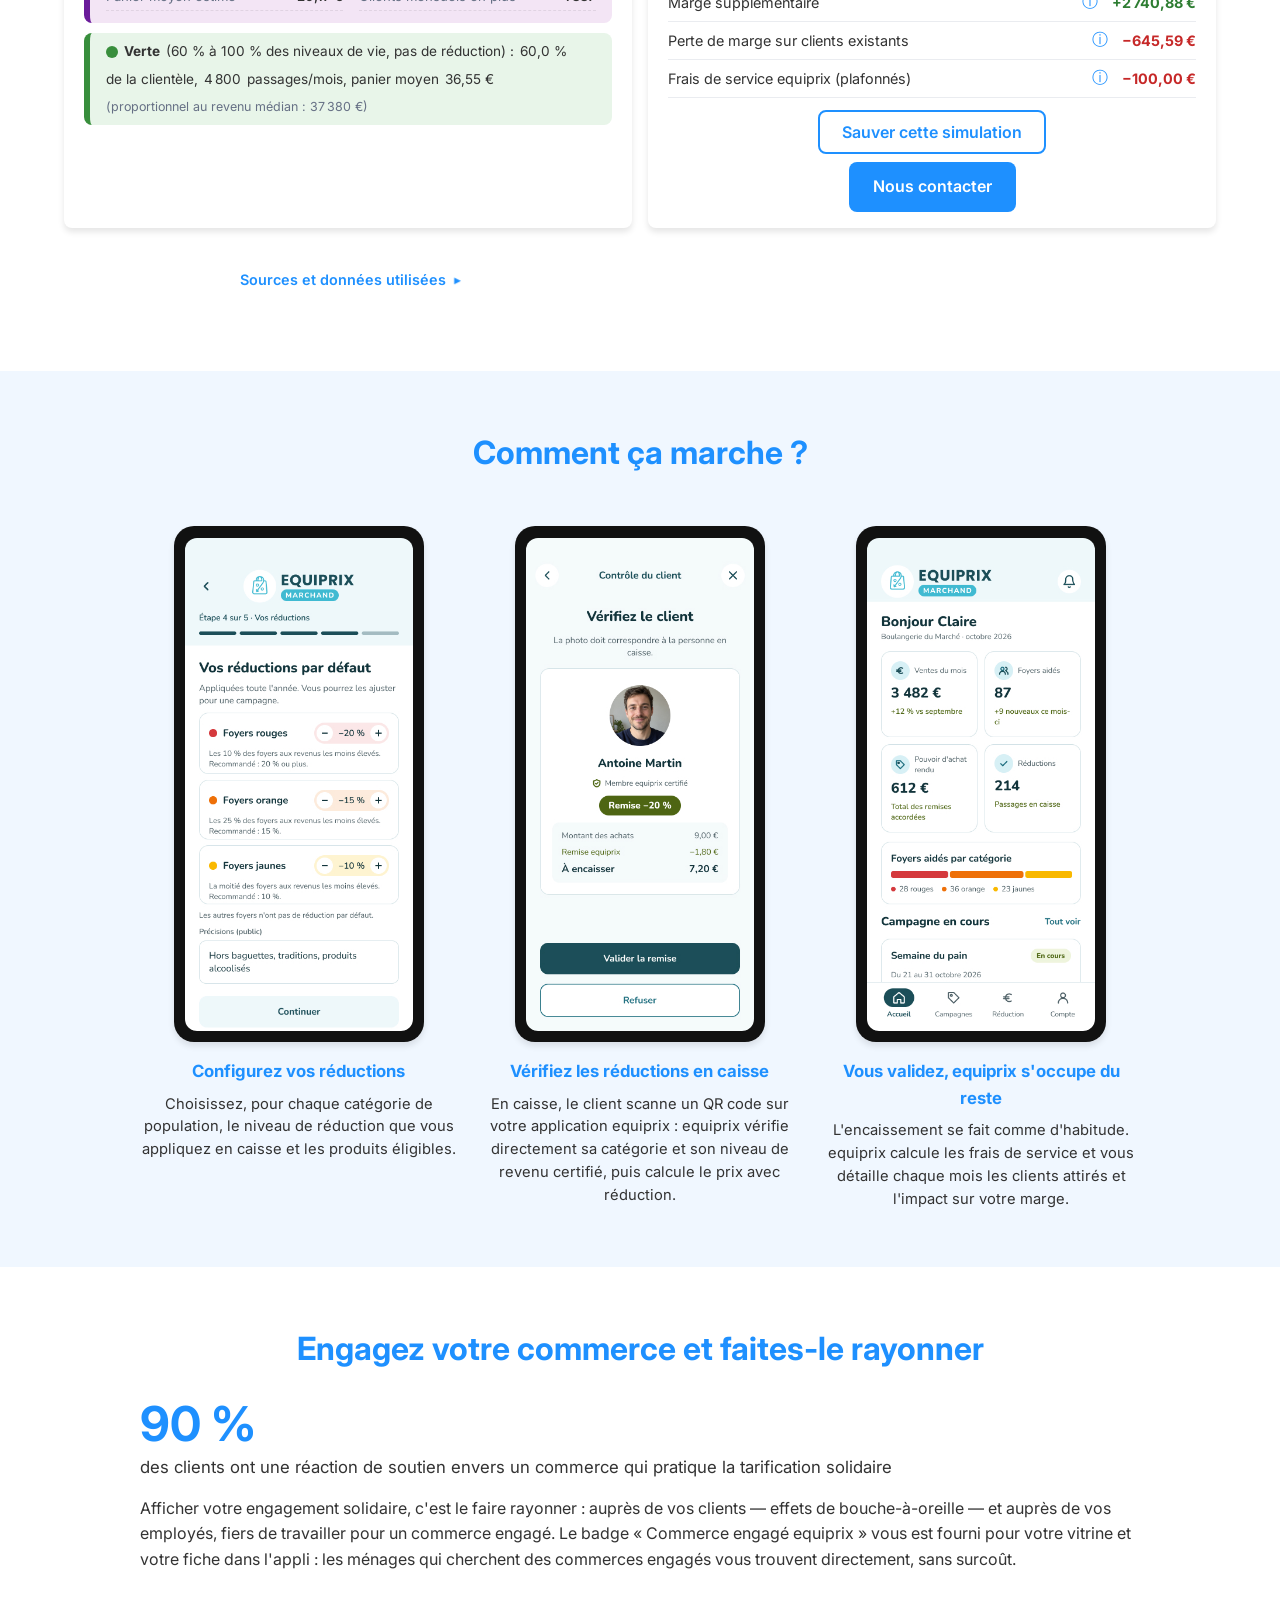
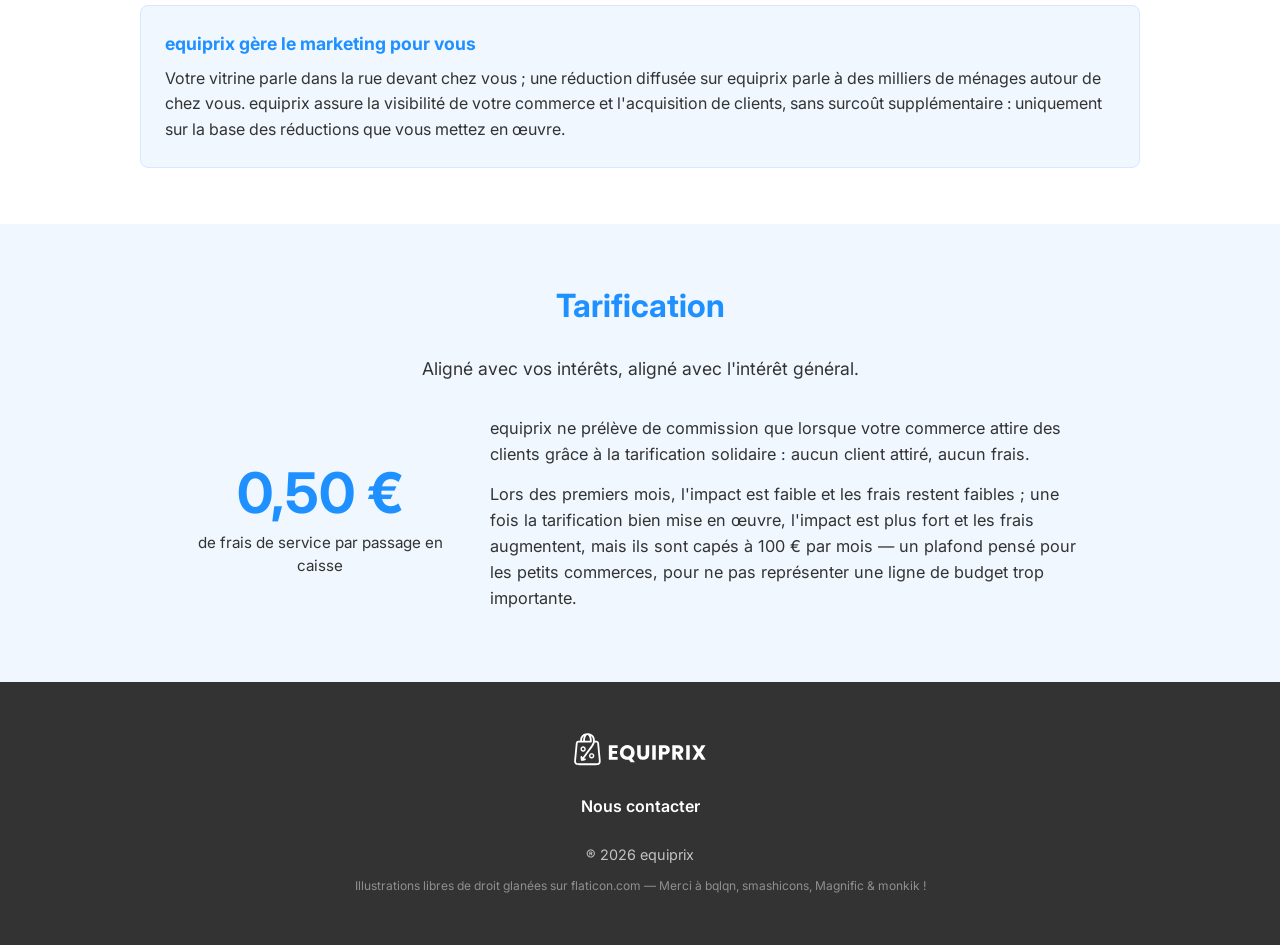
==== commit 559bdd64: "Retours 658bd753 : textes, badge retiré, bordure /particuliers/, flèches à mi-hauteur - /commerces/ " ====
--- a/commerces/index.html
+++ b/commerces/index.html
@@ -329,7 +329,7 @@
                 <article class="ccm-etape">
                     <div class="ccm-phone"><img id="ccm-img-2" src="images/app-commercant-3.jpg" alt="Maquette de l'appli equiprix : validation de la vente et tableau de bord mensuel du commerçant" loading="lazy"></div>
                     <h3 id="ccm-titre-2">Vous validez, equiprix s'occupe du reste</h3>
-                    <p id="ccm-texte-2">L'encaissement se fait comme d'habitude. equiprix calcule les frais de service et vous détaille chaque mois les clients attirés et l'impact sur votre marge, comme dans le simulateur ci-dessus.</p>
+                    <p id="ccm-texte-2">L'encaissement se fait comme d'habitude. equiprix calcule les frais de service et vous détaille chaque mois les clients attirés et l'impact sur votre marge.</p>
                 </article>
             </div>
             <button type="button" class="ccm-arrow ccm-next" aria-label="Étape suivante">›</button>
@@ -345,9 +345,6 @@
                 <div class="engagement-texte">
                     <p class="engagement-stat"><strong id="engagement-stat">90&nbsp;%</strong> <span id="engagement-stat-legende">des clients ont une réaction de soutien envers un commerce qui pratique la tarification solidaire</span></p>
                     <p id="engagement-texte">Afficher votre engagement solidaire, c'est le faire rayonner : auprès de vos clients — effets de bouche-à-oreille — et auprès de vos employés, fiers de travailler pour un commerce engagé. Le badge « Commerce engagé equiprix » vous est fourni pour votre vitrine et votre fiche dans l'appli : les ménages qui cherchent des commerces engagés vous trouvent directement, sans surcoût.</p>
-                </div>
-                <div class="engagement-visuel">
-                    <img id="engagement-badge" src="images/badge-engage.svg" alt="Badge « Commerce engagé equiprix » à afficher en vitrine" loading="lazy">
                 </div>
             </div>
             <div class="marketing-bloc">
--- a/style.css
+++ b/style.css
@@ -744,7 +744,7 @@
    défiler (même quand les pastilles sont hors écran) */
 .ccm-arrow {
     position: absolute;
-    top: 40%;                 /* centré sur la maquette (partie haute de l'étape) */
+    top: 295px;                /* ≈ mi-hauteur de la maquette (250px de large, ratio 390×844, padding 3,5 %) */
     transform: translateY(-50%);
     z-index: 2;
     width: 40px;
@@ -829,3 +829,16 @@
 .step .ccm-phone {
     margin-top: auto;
 }
+
+/* Mobile : la maquette passe EN HAUT de l'étape (comme sur /commerces/), pour que
+   les flèches ‹ › (top: 295px) tombent bien à mi-hauteur de la maquette sur les
+   deux pages. En desktop, la maquette reste en bas de l'étape (margin-top: auto). */
+@media (max-width: 991.98px) {
+    .ccm-etape .ccm-phone {
+        order: -1;
+    }
+
+    .step .ccm-phone {
+        margin-top: 0; /* sinon le margin-top:auto (alignement bas desktop) la rejette en bas */
+    }
+}
--- a/commerces/css/commerces.css
+++ b/commerces/css/commerces.css
@@ -1039,9 +1039,10 @@
     margin: 0 auto;
 }
 
+/* Badge « Commerce engagé » retiré de la page : une seule colonne, même en desktop */
 @media (min-width: 992px) {
     .engagement-grid {
-        grid-template-columns: 1.3fr 1fr; /* texte à gauche, badge à droite */
+        grid-template-columns: 1fr;
     }
 }
 
@@ -1064,14 +1065,6 @@
 .engagement-texte > p:last-child {
     line-height: 1.6;
     color: var(--dark-gray);
-}
-
-.engagement-visuel img {
-    display: block;
-    width: 100%;
-    max-width: 300px;
-    height: auto;
-    margin: 0 auto;
 }
 
 /* ---------- Tarification ---------- */
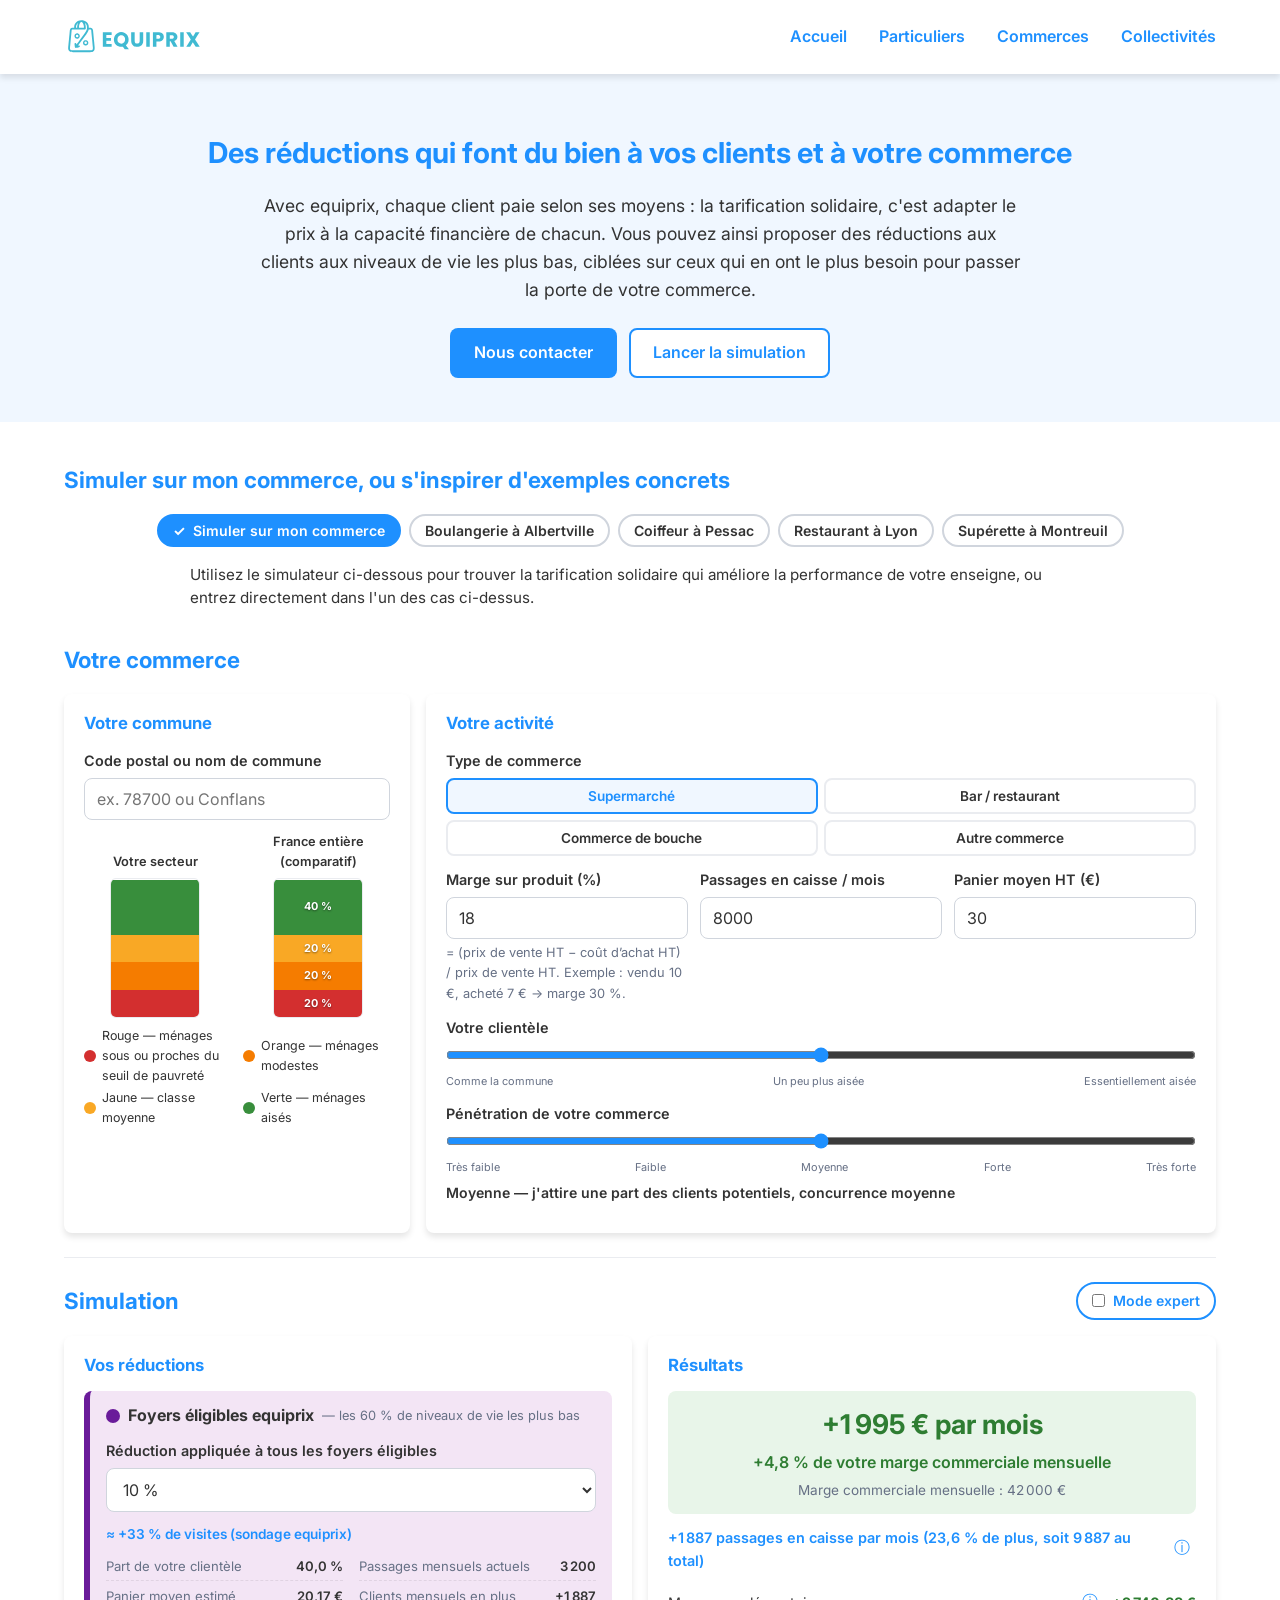
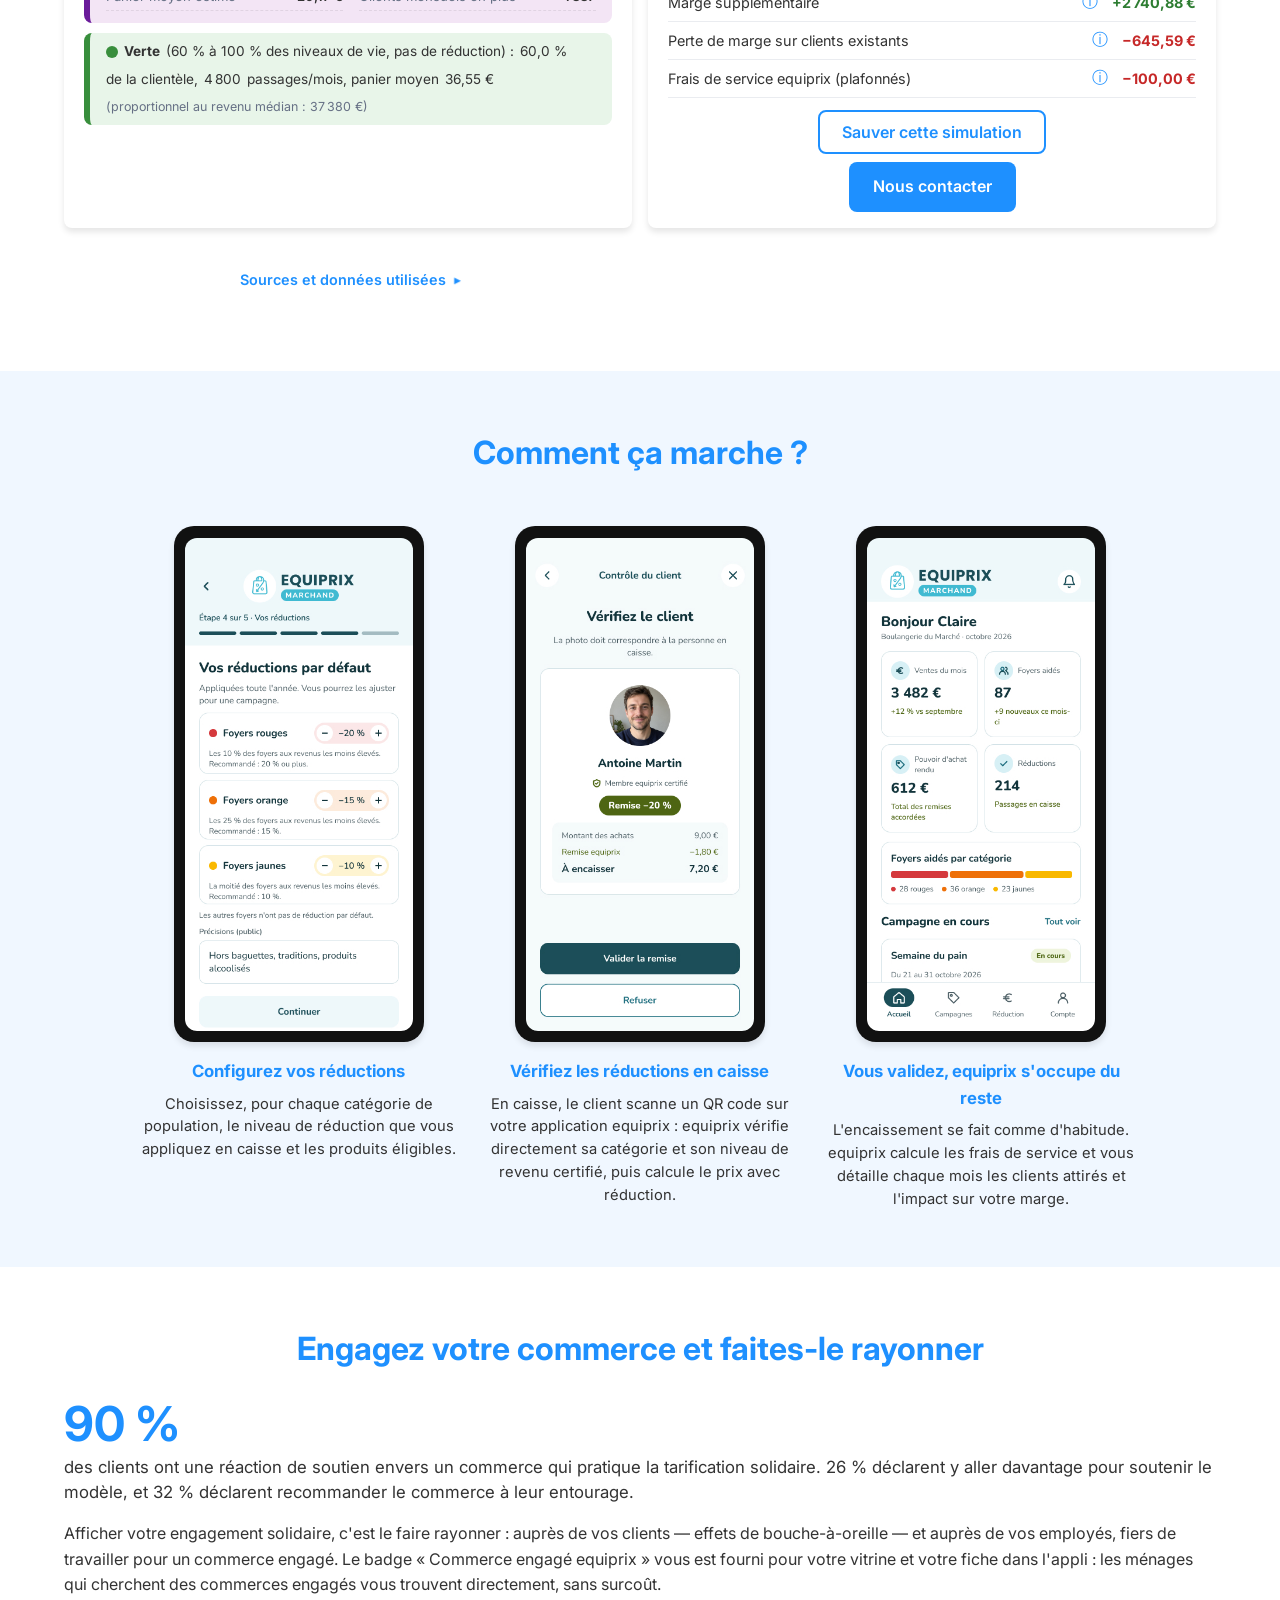
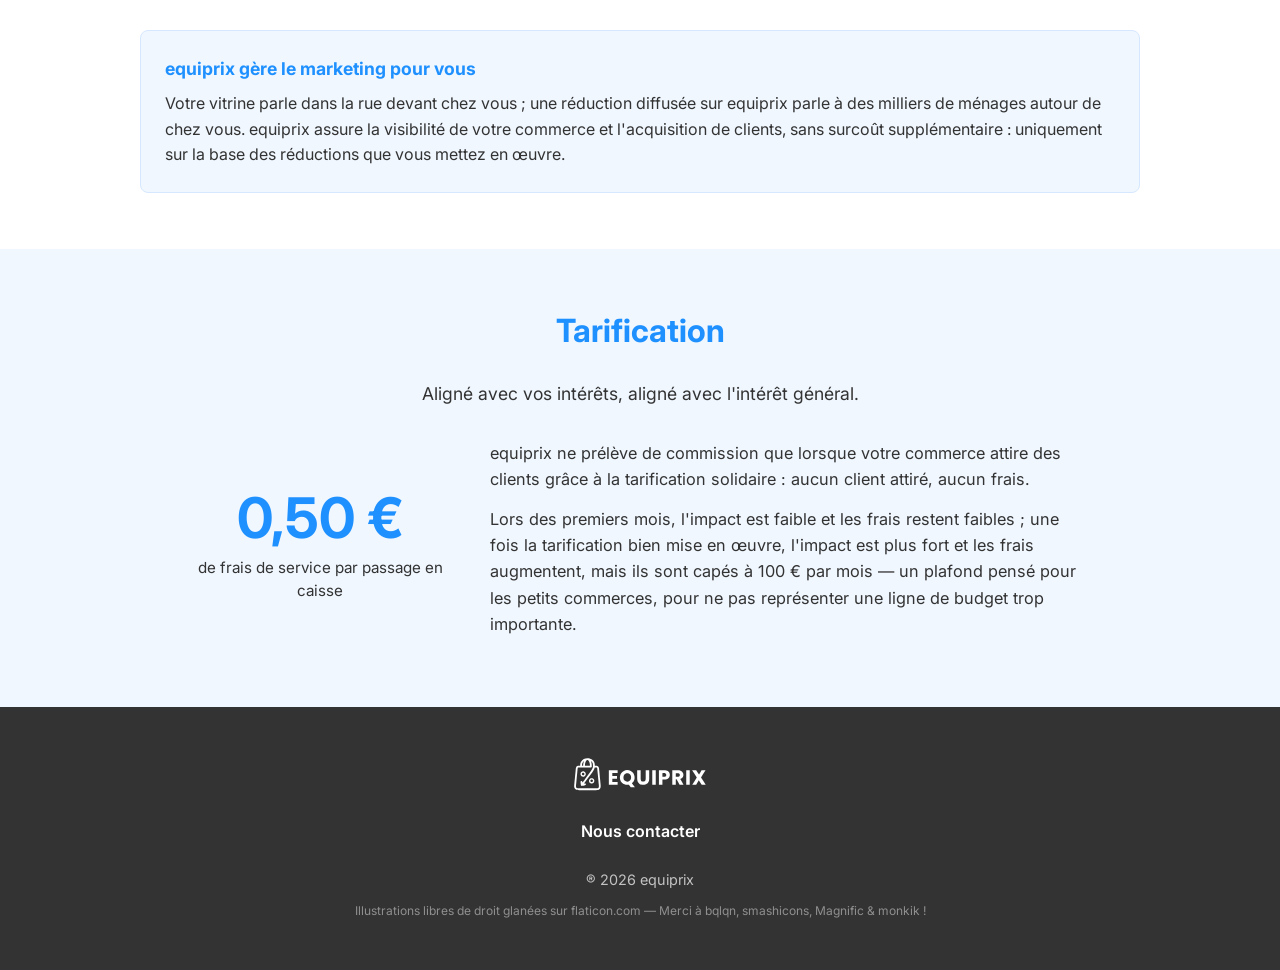
==== commit c4b3568e: "Retours ce81857c : légende 90 % complétée, engagement pleine largeur, textes usecases, supérette 20 " ====
--- a/commerces/index.html
+++ b/commerces/index.html
@@ -343,7 +343,7 @@
             <h2 class="section-title" id="titre-engagement">Engagez votre commerce et faites-le rayonner</h2>
             <div class="engagement-grid">
                 <div class="engagement-texte">
-                    <p class="engagement-stat"><strong id="engagement-stat">90&nbsp;%</strong> <span id="engagement-stat-legende">des clients ont une réaction de soutien envers un commerce qui pratique la tarification solidaire</span></p>
+                    <p class="engagement-stat"><strong id="engagement-stat">90&nbsp;%</strong> <span id="engagement-stat-legende">des clients ont une réaction de soutien envers un commerce qui pratique la tarification solidaire. 26&nbsp;% déclarent y aller davantage pour soutenir le modèle, et 32&nbsp;% déclarent recommander le commerce à leur entourage.</span></p>
                     <p id="engagement-texte">Afficher votre engagement solidaire, c'est le faire rayonner : auprès de vos clients — effets de bouche-à-oreille — et auprès de vos employés, fiers de travailler pour un commerce engagé. Le badge « Commerce engagé equiprix » vous est fourni pour votre vitrine et votre fiche dans l'appli : les ménages qui cherchent des commerces engagés vous trouvent directement, sans surcoût.</p>
                 </div>
             </div>
--- a/commerces/css/commerces.css
+++ b/commerces/css/commerces.css
@@ -1035,8 +1035,8 @@
     grid-template-columns: 1fr;
     gap: 32px;
     align-items: center;
-    max-width: 1000px;
-    margin: 0 auto;
+    max-width: none; /* le bloc Engagement reprend toute la largeur en desktop */
+    margin: 0;
 }
 
 /* Badge « Commerce engagé » retiré de la page : une seule colonne, même en desktop */
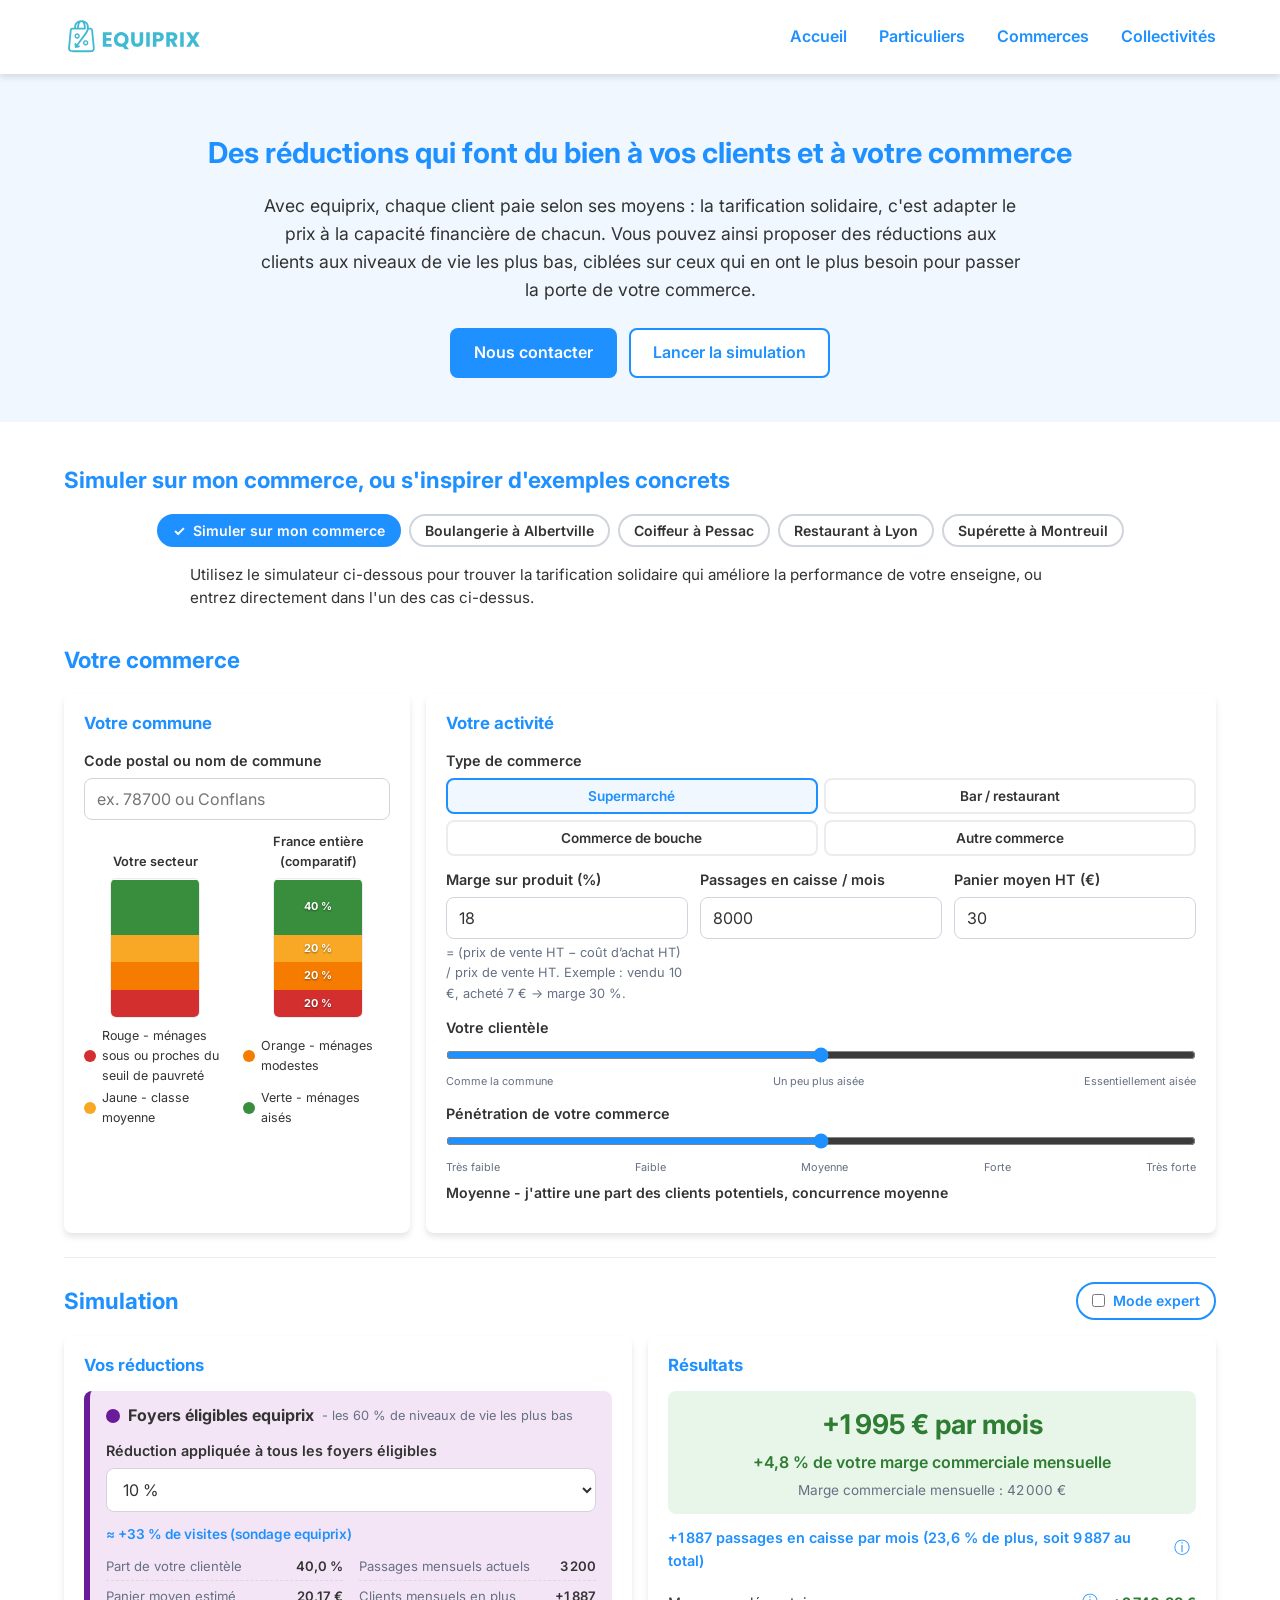
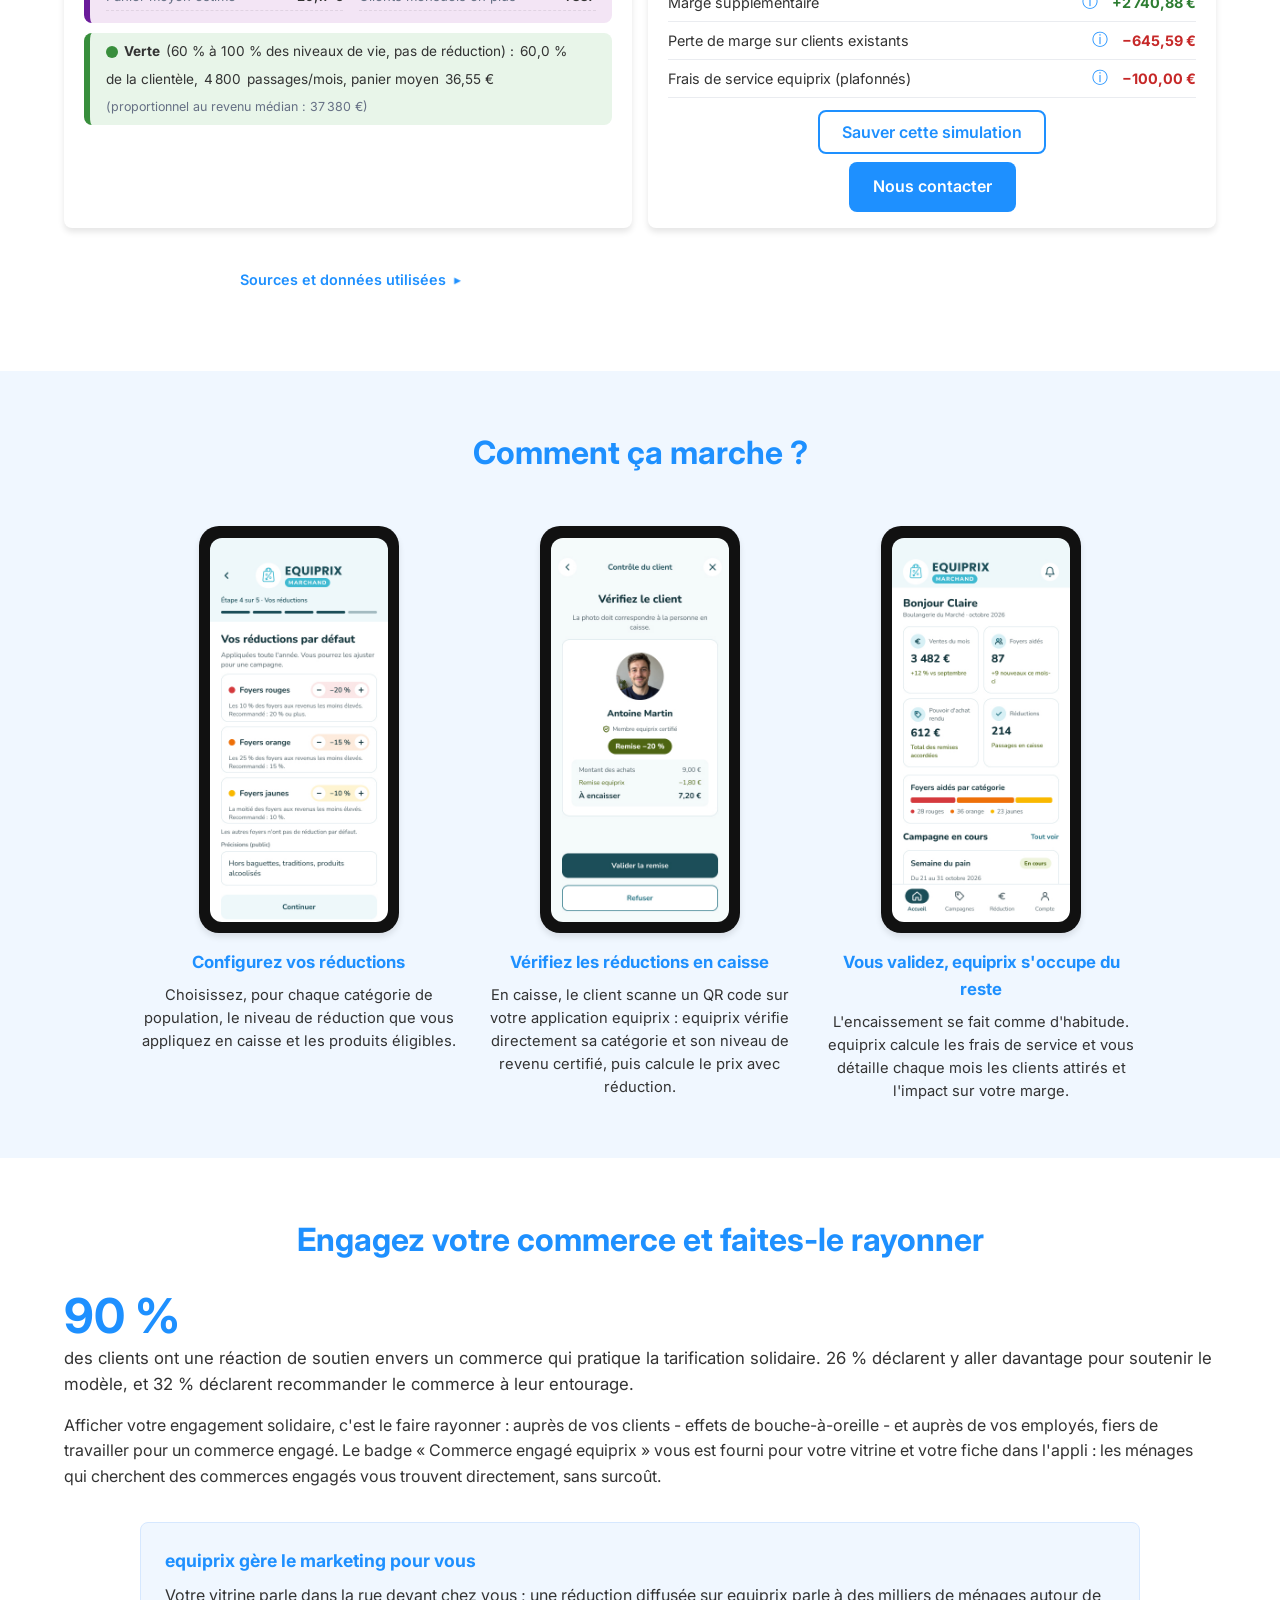
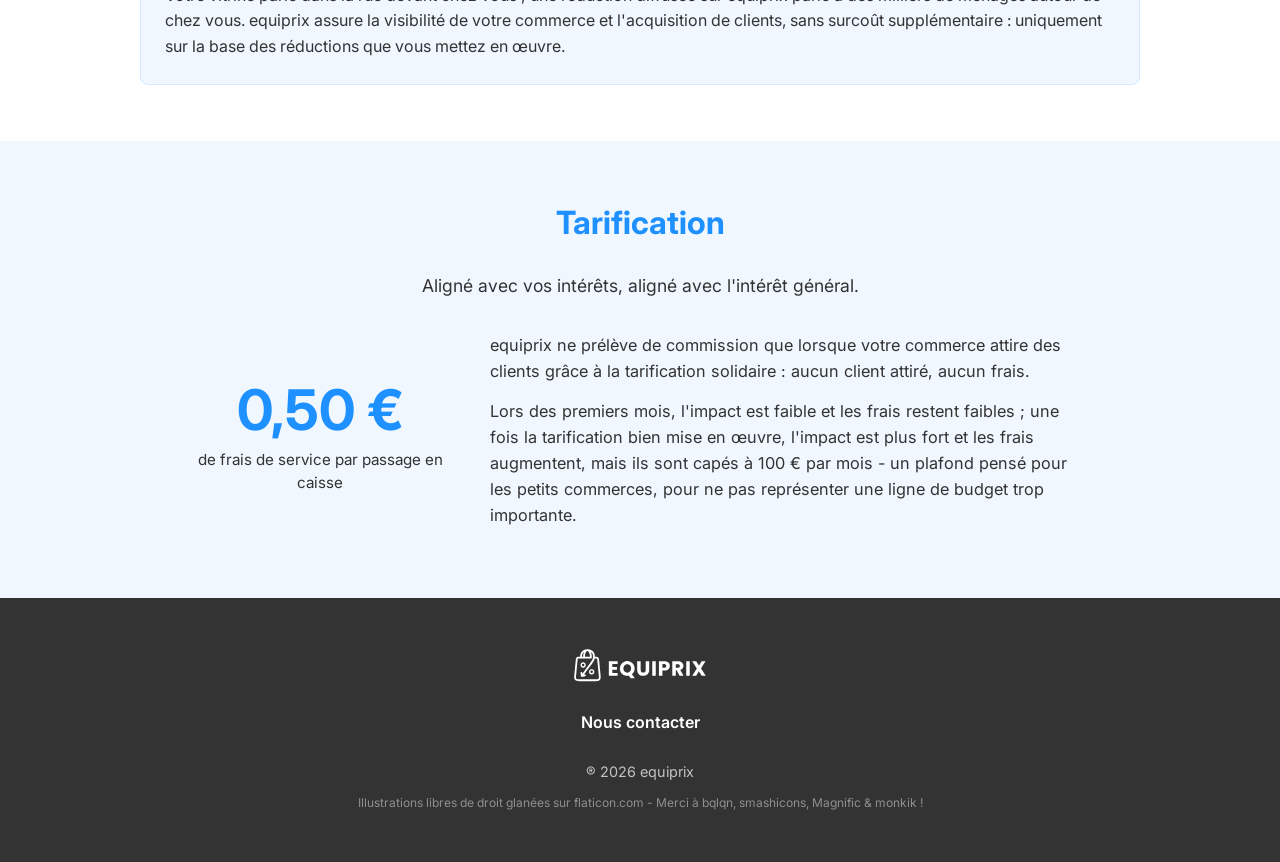
==== commit 307be87a: "Retours 6e69b743 : tirets classiques "-" partout a la place des tirets longs Regle retenue pour tout" ====
--- a/commerces/index.html
+++ b/commerces/index.html
@@ -95,7 +95,7 @@
                     <!-- CP sans données Filosofi -->
                     <div class="sim-warning" id="cp-indisponible" hidden>
                         <strong>Données indisponibles pour ce secteur.</strong>
-                        Essayez un code postal voisin — ou laissez-nous calculer avec la moyenne française
+                        Essayez un code postal voisin - ou laissez-nous calculer avec la moyenne française
                         (composition France entière ci-dessous).
                     </div>
 
@@ -137,7 +137,7 @@
                     <div class="sim-field">
                         <span class="sim-label" id="label-type">Type de commerce</span>
                         <div class="sim-cartes-type" id="cartes-type" role="radiogroup" aria-labelledby="label-type"></div>
-                        <p class="sim-help" id="estimation-note" hidden>Valeur estimée — modifiable ci-dessous.</p>
+                        <p class="sim-help" id="estimation-note" hidden>Valeur estimée - modifiable ci-dessous.</p>
                     </div>
 
                     <div class="sim-grid-3">
@@ -199,7 +199,7 @@
                             <p class="sim-couloir-titre">
                                 <span class="sim-couloir-dot sim-dot-eligibles" aria-hidden="true"></span>
                                 Foyers éligibles equiprix
-                                <span class="sim-couloir-plage">— les 60&nbsp;% de niveaux de vie les plus bas</span>
+                                <span class="sim-couloir-plage">- les 60&nbsp;% de niveaux de vie les plus bas</span>
                             </p>
                             <div class="sim-field">
                                 <label class="sim-label" for="red-eligibles">Réduction appliquée à tous les foyers éligibles</label>
@@ -207,10 +207,10 @@
                             </div>
                             <p class="sim-uplift" id="uplift-eligibles"></p>
                             <dl class="sim-couloir-infos">
-                                <div><dt>Part de votre clientèle</dt><dd id="info-part-eligibles">—</dd></div>
-                                <div><dt>Passages mensuels actuels</dt><dd id="info-passages-eligibles">—</dd></div>
-                                <div><dt>Panier moyen estimé</dt><dd id="info-panier-eligibles">—</dd></div>
-                                <div><dt>Clients mensuels en plus</dt><dd id="info-clients-eligibles">—</dd></div>
+                                <div><dt>Part de votre clientèle</dt><dd id="info-part-eligibles">-</dd></div>
+                                <div><dt>Passages mensuels actuels</dt><dd id="info-passages-eligibles">-</dd></div>
+                                <div><dt>Panier moyen estimé</dt><dd id="info-panier-eligibles">-</dd></div>
+                                <div><dt>Clients mensuels en plus</dt><dd id="info-clients-eligibles">-</dd></div>
                             </dl>
                         </div>
                     </div>
@@ -224,9 +224,9 @@
                     <p class="sim-couloir-verte-ligne" id="couloir-verte">
                         <span class="sim-dot sim-dot-verte" aria-hidden="true"></span>
                         <strong>Verte</strong> (60&nbsp;% à 100&nbsp;% des niveaux de vie, pas de réduction)&nbsp;:
-                        <span id="info-part-verte">—</span> de la clientèle,
-                        <span id="info-passages-verte">—</span> passages/mois,
-                        panier moyen <span id="info-panier-verte">—</span>
+                        <span id="info-part-verte">-</span> de la clientèle,
+                        <span id="info-passages-verte">-</span> passages/mois,
+                        panier moyen <span id="info-panier-verte">-</span>
                         <span class="sim-help-inline">(proportionnel au revenu médian&nbsp;: <span id="rev-verte"></span>)</span>
                     </p>
                 </div>
@@ -236,7 +236,7 @@
                     <h3 class="sim-zone-titre" id="titre-resultats">Résultats</h3>
 
                     <div class="sim-hero-resultat neutre" id="hero-resultat">
-                        <p class="sim-hero-chiffre" id="impact-net">—</p>
+                        <p class="sim-hero-chiffre" id="impact-net">-</p>
                         <p class="sim-hero-ratio" id="impact-ratio" hidden></p>
                         <p class="sim-hero-ref" id="marge-ref"></p>
                     </div>
@@ -252,17 +252,17 @@
                         <li>
                             <span>Marge supplémentaire</span>
                             <button type="button" class="sim-info-btn" data-info="marges" aria-label="Formule de la marge supplémentaire">ⓘ</button>
-                            <span class="sim-recap-valeur" id="recap-marges">—</span>
+                            <span class="sim-recap-valeur" id="recap-marges">-</span>
                         </li>
                         <li>
                             <span>Perte de marge sur clients existants</span>
                             <button type="button" class="sim-info-btn" data-info="pertes" aria-label="Formule de la perte de marge">ⓘ</button>
-                            <span class="sim-recap-valeur" id="recap-pertes">—</span>
+                            <span class="sim-recap-valeur" id="recap-pertes">-</span>
                         </li>
                         <li>
                             <span>Frais de service equiprix <span id="frais-mention"></span></span>
                             <button type="button" class="sim-info-btn" data-info="frais" aria-label="Formule des frais de service">ⓘ</button>
-                            <span class="sim-recap-valeur" id="recap-frais">—</span>
+                            <span class="sim-recap-valeur" id="recap-frais">-</span>
                         </li>
                     </ul>
 
@@ -283,7 +283,7 @@
                     <!-- Actions -->
                     <div class="sim-actions">
                         <button type="button" class="btn-secondaire" id="btn-sauver">Sauver cette simulation</button>
-                        <p class="sim-sauvegarde-ok" id="sauvegarde-ok" hidden>Lien copié — gardez-le pour retrouver votre simulation.</p>
+                        <p class="sim-sauvegarde-ok" id="sauvegarde-ok" hidden>Lien copié - gardez-le pour retrouver votre simulation.</p>
                         <a class="btn-primary" id="btn-contact" href="https://c1b33ef6.sibforms.com/v2/serve/[base64]" target="_blank" rel="noopener noreferrer">Nous contacter</a>
                     </div>
                 </div>
@@ -294,8 +294,8 @@
         <details class="sim-sources-details" id="bloc-sources">
             <summary>Sources et données utilisées <span class="sim-sources-fleche" aria-hidden="true">▾</span></summary>
             <ul class="sim-sources">
-                <li>Répartition des populations communales par niveau de vie&nbsp;: Insee, Filosofi 2021 (publication 2024) — <a href="https://www.insee.fr/fr/metadonnees/source/operation/s2146/presentation" target="_blank" rel="noopener noreferrer">https://www.insee.fr/fr/metadonnees/source/operation/s2146/presentation</a></li>
-                <li>Revenu disponible des diverses catégories&nbsp;: Insee, Filosofi 2023 (publication 2026) — <a href="https://www.insee.fr/fr/metadonnees/source/operation/s2286/presentation" target="_blank" rel="noopener noreferrer">https://www.insee.fr/fr/metadonnees/source/operation/s2286/presentation</a></li>
+                <li>Répartition des populations communales par niveau de vie&nbsp;: Insee, Filosofi 2021 (publication 2024) - <a href="https://www.insee.fr/fr/metadonnees/source/operation/s2146/presentation" target="_blank" rel="noopener noreferrer">https://www.insee.fr/fr/metadonnees/source/operation/s2146/presentation</a></li>
+                <li>Revenu disponible des diverses catégories&nbsp;: Insee, Filosofi 2023 (publication 2026) - <a href="https://www.insee.fr/fr/metadonnees/source/operation/s2286/presentation" target="_blank" rel="noopener noreferrer">https://www.insee.fr/fr/metadonnees/source/operation/s2286/presentation</a></li>
                 <li id="source-sondage"></li>
             </ul>
             <p class="sim-note">Résultats estimatifs à visée pédagogique, basés sur les hypothèses affichées en mode expert.</p>
@@ -344,7 +344,7 @@
             <div class="engagement-grid">
                 <div class="engagement-texte">
                     <p class="engagement-stat"><strong id="engagement-stat">90&nbsp;%</strong> <span id="engagement-stat-legende">des clients ont une réaction de soutien envers un commerce qui pratique la tarification solidaire. 26&nbsp;% déclarent y aller davantage pour soutenir le modèle, et 32&nbsp;% déclarent recommander le commerce à leur entourage.</span></p>
-                    <p id="engagement-texte">Afficher votre engagement solidaire, c'est le faire rayonner : auprès de vos clients — effets de bouche-à-oreille — et auprès de vos employés, fiers de travailler pour un commerce engagé. Le badge « Commerce engagé equiprix » vous est fourni pour votre vitrine et votre fiche dans l'appli : les ménages qui cherchent des commerces engagés vous trouvent directement, sans surcoût.</p>
+                    <p id="engagement-texte">Afficher votre engagement solidaire, c'est le faire rayonner : auprès de vos clients - effets de bouche-à-oreille - et auprès de vos employés, fiers de travailler pour un commerce engagé. Le badge « Commerce engagé equiprix » vous est fourni pour votre vitrine et votre fiche dans l'appli : les ménages qui cherchent des commerces engagés vous trouvent directement, sans surcoût.</p>
                 </div>
             </div>
             <div class="marketing-bloc">
@@ -366,7 +366,7 @@
                 </div>
                 <div class="tar-texte">
                     <p class="tar-ligne" id="tar-commission">equiprix ne prélève de commission que lorsque votre commerce attire des clients grâce à la tarification solidaire : aucun client attiré, aucun frais.</p>
-                    <p class="tar-ligne" id="tar-frais">Lors des premiers mois, l'impact est faible et les frais restent faibles ; une fois la tarification bien mise en œuvre, l'impact est plus fort et les frais augmentent, mais ils sont capés à <span id="tar-cap-mensuel">100&nbsp;€</span> par mois — un plafond pensé pour les petits commerces, pour ne pas représenter une ligne de budget trop importante.</p>
+                    <p class="tar-ligne" id="tar-frais">Lors des premiers mois, l'impact est faible et les frais restent faibles ; une fois la tarification bien mise en œuvre, l'impact est plus fort et les frais augmentent, mais ils sont capés à <span id="tar-cap-mensuel">100&nbsp;€</span> par mois - un plafond pensé pour les petits commerces, pour ne pas représenter une ligne de budget trop importante.</p>
                 </div>
             </div>
             </div>
@@ -384,7 +384,7 @@
                     <a href="mailto:contact@equiprix.fr" class="footer-link">Nous contacter</a>
                 </div>
                 <p class="copyright">&reg; 2026 equiprix</p>
-                <p class="footer-mentions">Illustrations libres de droit glanées sur flaticon.com — Merci à bqlqn, smashicons, Magnific &amp; monkik !</p>
+                <p class="footer-mentions">Illustrations libres de droit glanées sur flaticon.com - Merci à bqlqn, smashicons, Magnific &amp; monkik !</p>
             </div>
         </div>
     </footer>
--- a/style.css
+++ b/style.css
@@ -699,7 +699,7 @@
     background: #111;
     padding: 3.5%;
     border-radius: 20px;
-    max-width: 250px;
+    max-width: 200px;
     margin: 0 auto 16px;
     box-shadow: var(--shadow);
 }
@@ -793,7 +793,7 @@
 /* ============================================
    CORRECTIFS carrousel (placés exprès EN FIN de fichier :
    une règle de base située après un @media de même spécificité gagnerait
-   sinon la cascade — c'est ce qui affichait pastilles/flèches en desktop)
+   sinon la cascade - c'est ce qui affichait pastilles/flèches en desktop)
    ============================================ */
 /* Desktop (>= 992px) : grille 3 colonnes, pastilles et flèches masquées */
 @media (min-width: 992px) {
--- a/commerces/css/commerces.css
+++ b/commerces/css/commerces.css
@@ -1,9 +1,9 @@
 /* ============================================================
-   commerces.css — Simulateur commerçants (equiprix.fr/commerces)
+   commerces.css - Simulateur commerçants (equiprix.fr/commerces)
    S'ajoute au style global ../style.css (palette, header, footer).
 
    Structure : en-tête (titre + scénarios + narratif), puis deux
-   sections — « Votre commerce » (Commune + Activité) et
+   sections - « Votre commerce » (Commune + Activité) et
    « Simulation » (Vos réductions + Résultats, toggle expert en haut).
    ============================================================ */
 
@@ -1122,7 +1122,7 @@
     margin-bottom: 14px;
 }
 
-/* Bloc marketing « equiprix gère le marketing pour vous » — dans #engagement (fond blanc) */
+/* Bloc marketing « equiprix gère le marketing pour vous » - dans #engagement (fond blanc) */
 .marketing-bloc {
     background: var(--bg-why);
     border: 1px solid #D6E8FF;
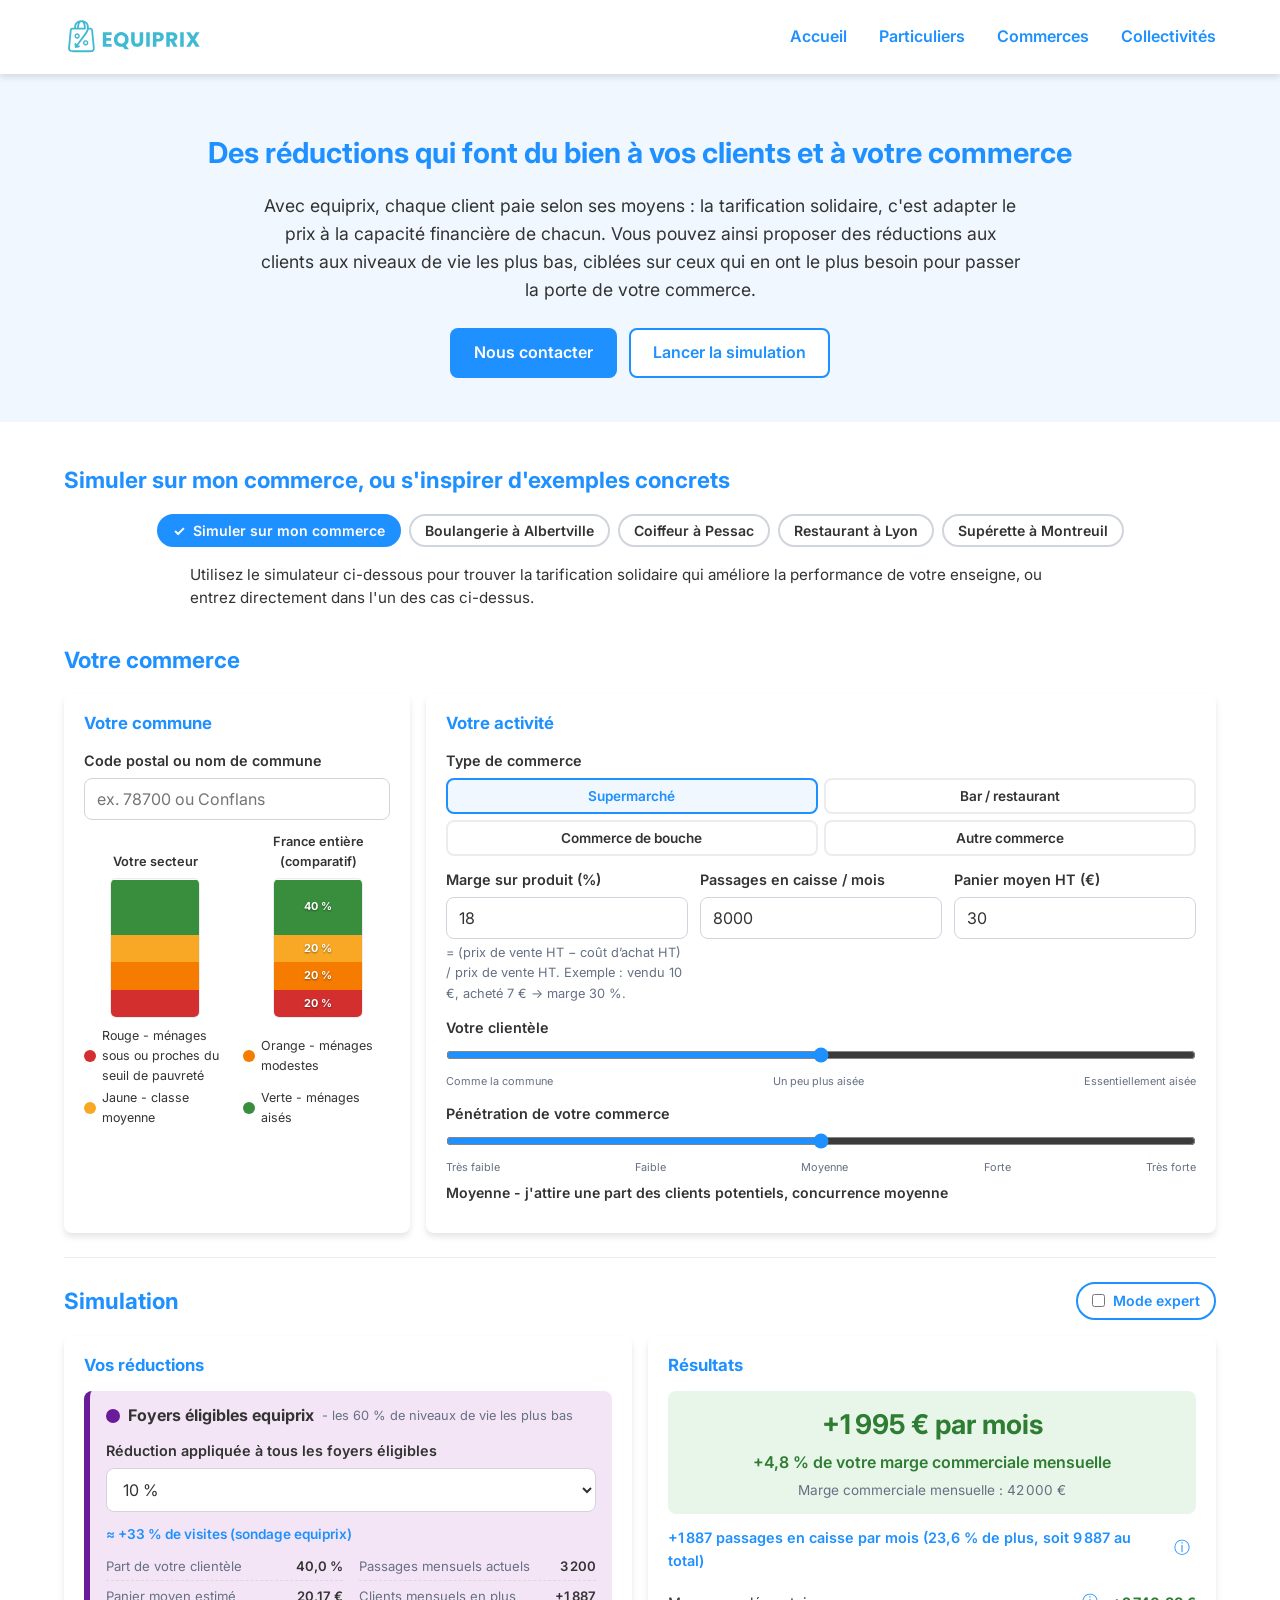
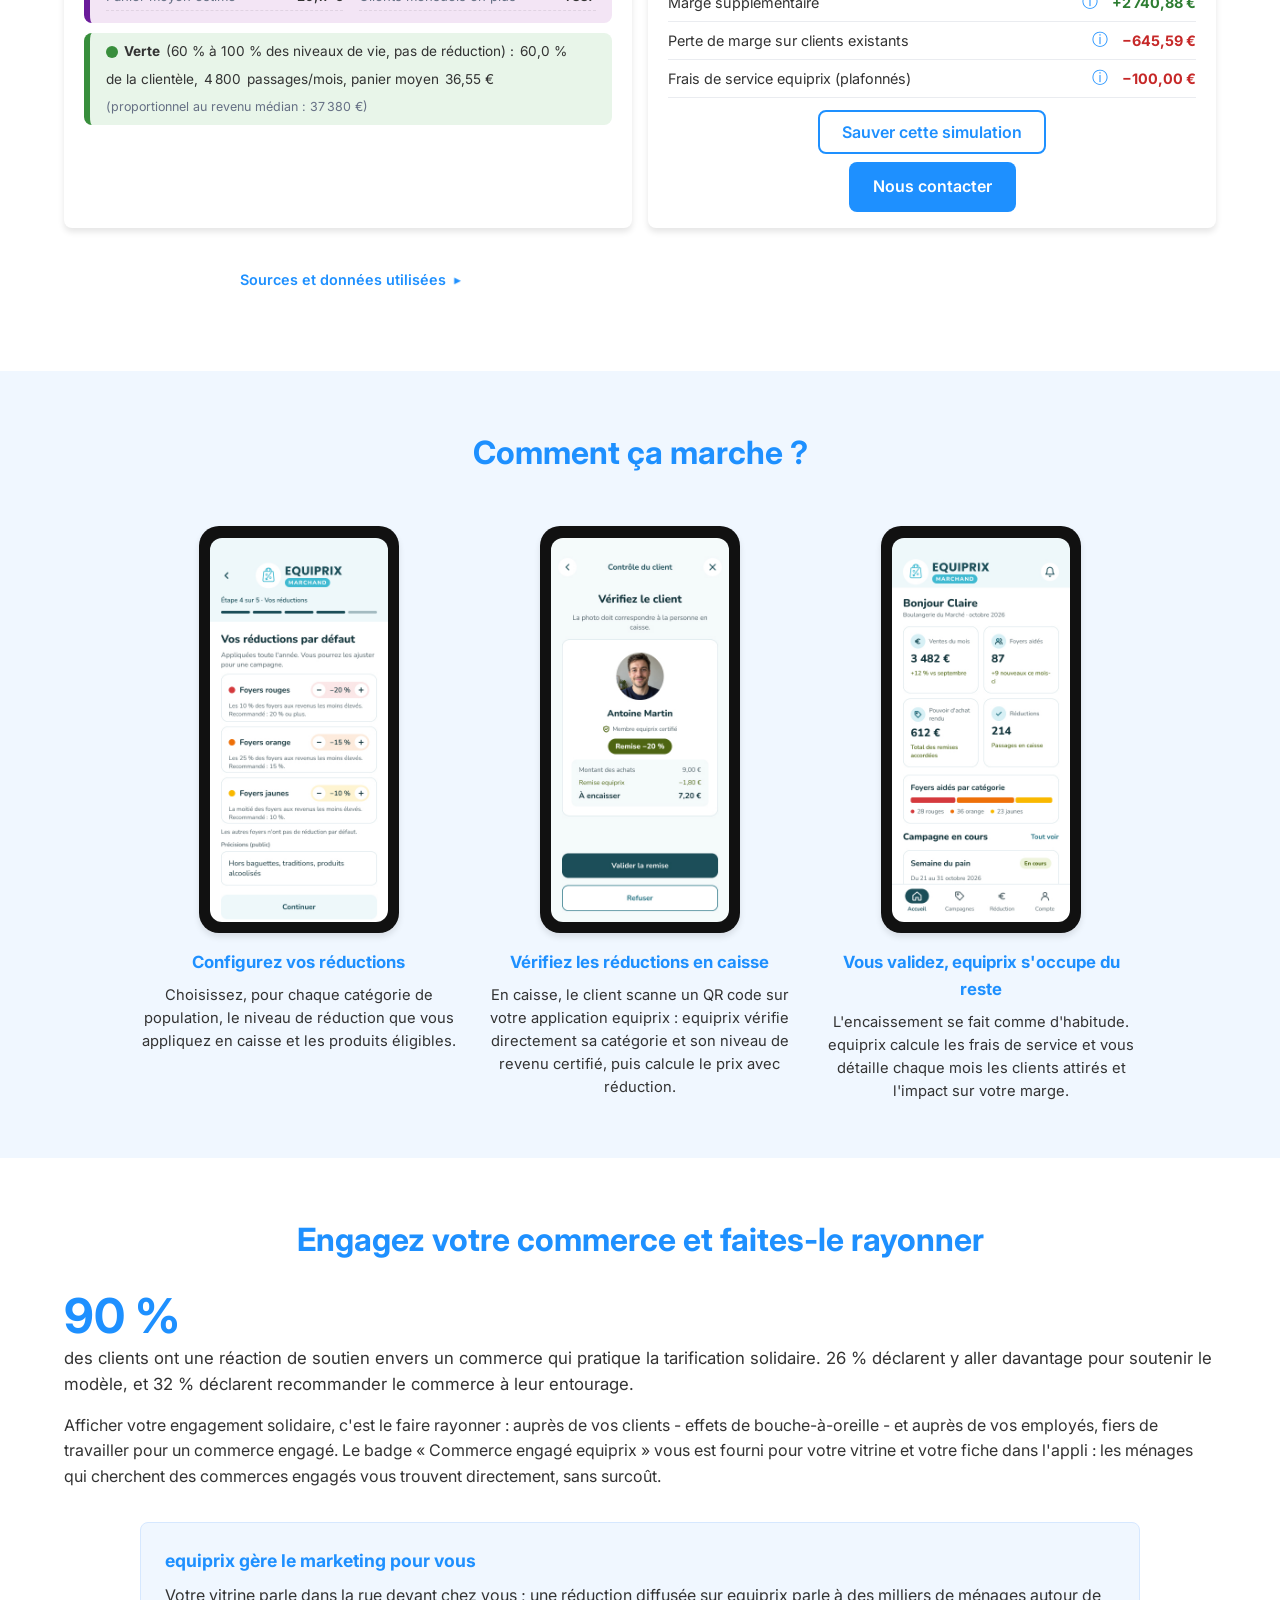
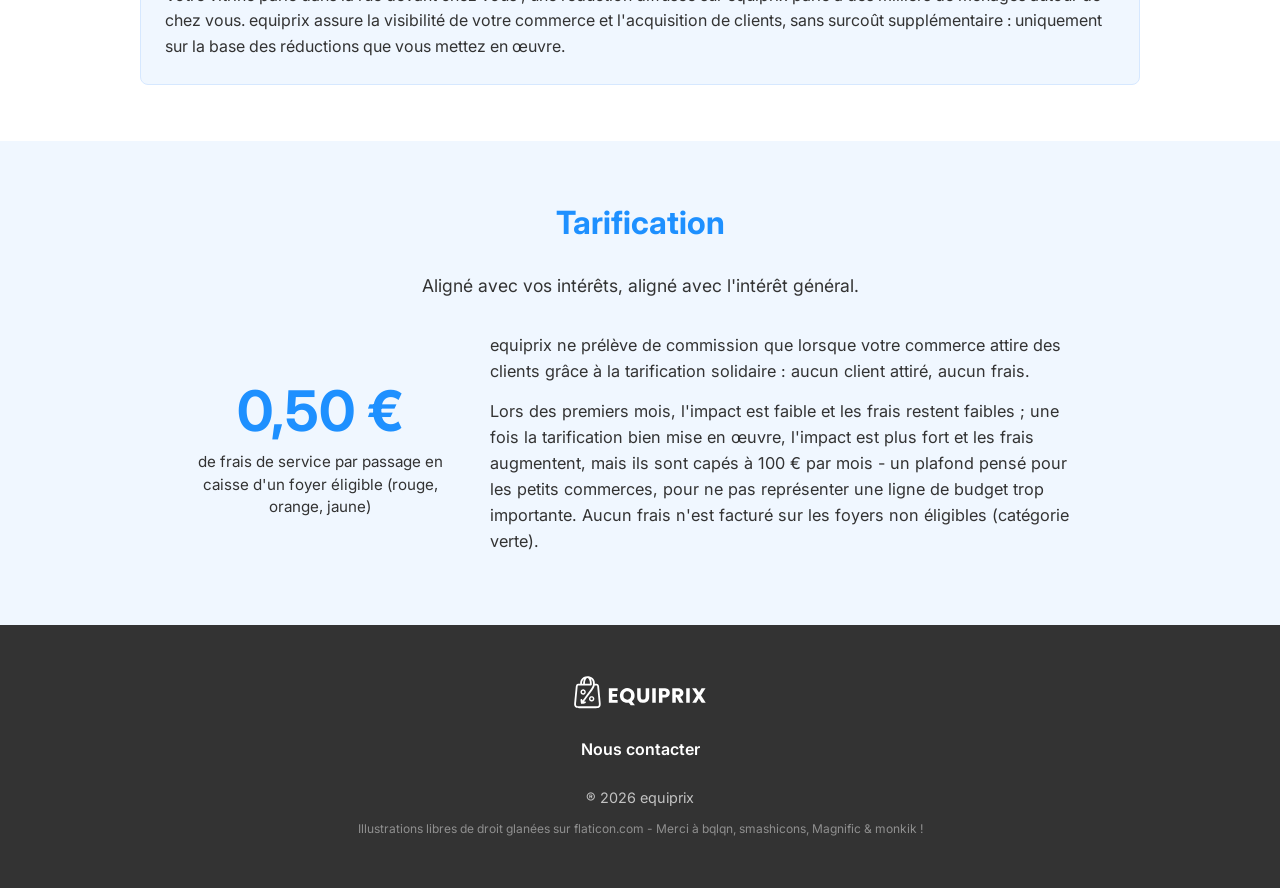
==== commit 867dca19: "Retours 3aac5069 : frais de service - verte jamais facturee, cap 100 EUR aussi en mode expert Deux d" ====
--- a/commerces/index.html
+++ b/commerces/index.html
@@ -362,11 +362,11 @@
             <div class="tar-grid">
                 <div class="tar-kpi">
                     <strong id="tar-frais-par-passage">0,50&nbsp;€</strong>
-                    <span id="tar-frais-legende">de frais de service par passage en caisse</span>
+                    <span id="tar-frais-legende">de frais de service par passage en caisse d'un foyer éligible (rouge, orange, jaune)</span>
                 </div>
                 <div class="tar-texte">
                     <p class="tar-ligne" id="tar-commission">equiprix ne prélève de commission que lorsque votre commerce attire des clients grâce à la tarification solidaire : aucun client attiré, aucun frais.</p>
-                    <p class="tar-ligne" id="tar-frais">Lors des premiers mois, l'impact est faible et les frais restent faibles ; une fois la tarification bien mise en œuvre, l'impact est plus fort et les frais augmentent, mais ils sont capés à <span id="tar-cap-mensuel">100&nbsp;€</span> par mois - un plafond pensé pour les petits commerces, pour ne pas représenter une ligne de budget trop importante.</p>
+                    <p class="tar-ligne" id="tar-frais">Lors des premiers mois, l'impact est faible et les frais restent faibles ; une fois la tarification bien mise en œuvre, l'impact est plus fort et les frais augmentent, mais ils sont capés à <span id="tar-cap-mensuel">100&nbsp;€</span> par mois - un plafond pensé pour les petits commerces, pour ne pas représenter une ligne de budget trop importante. Aucun frais n'est facturé sur les foyers non éligibles (catégorie verte).</p>
                 </div>
             </div>
             </div>
